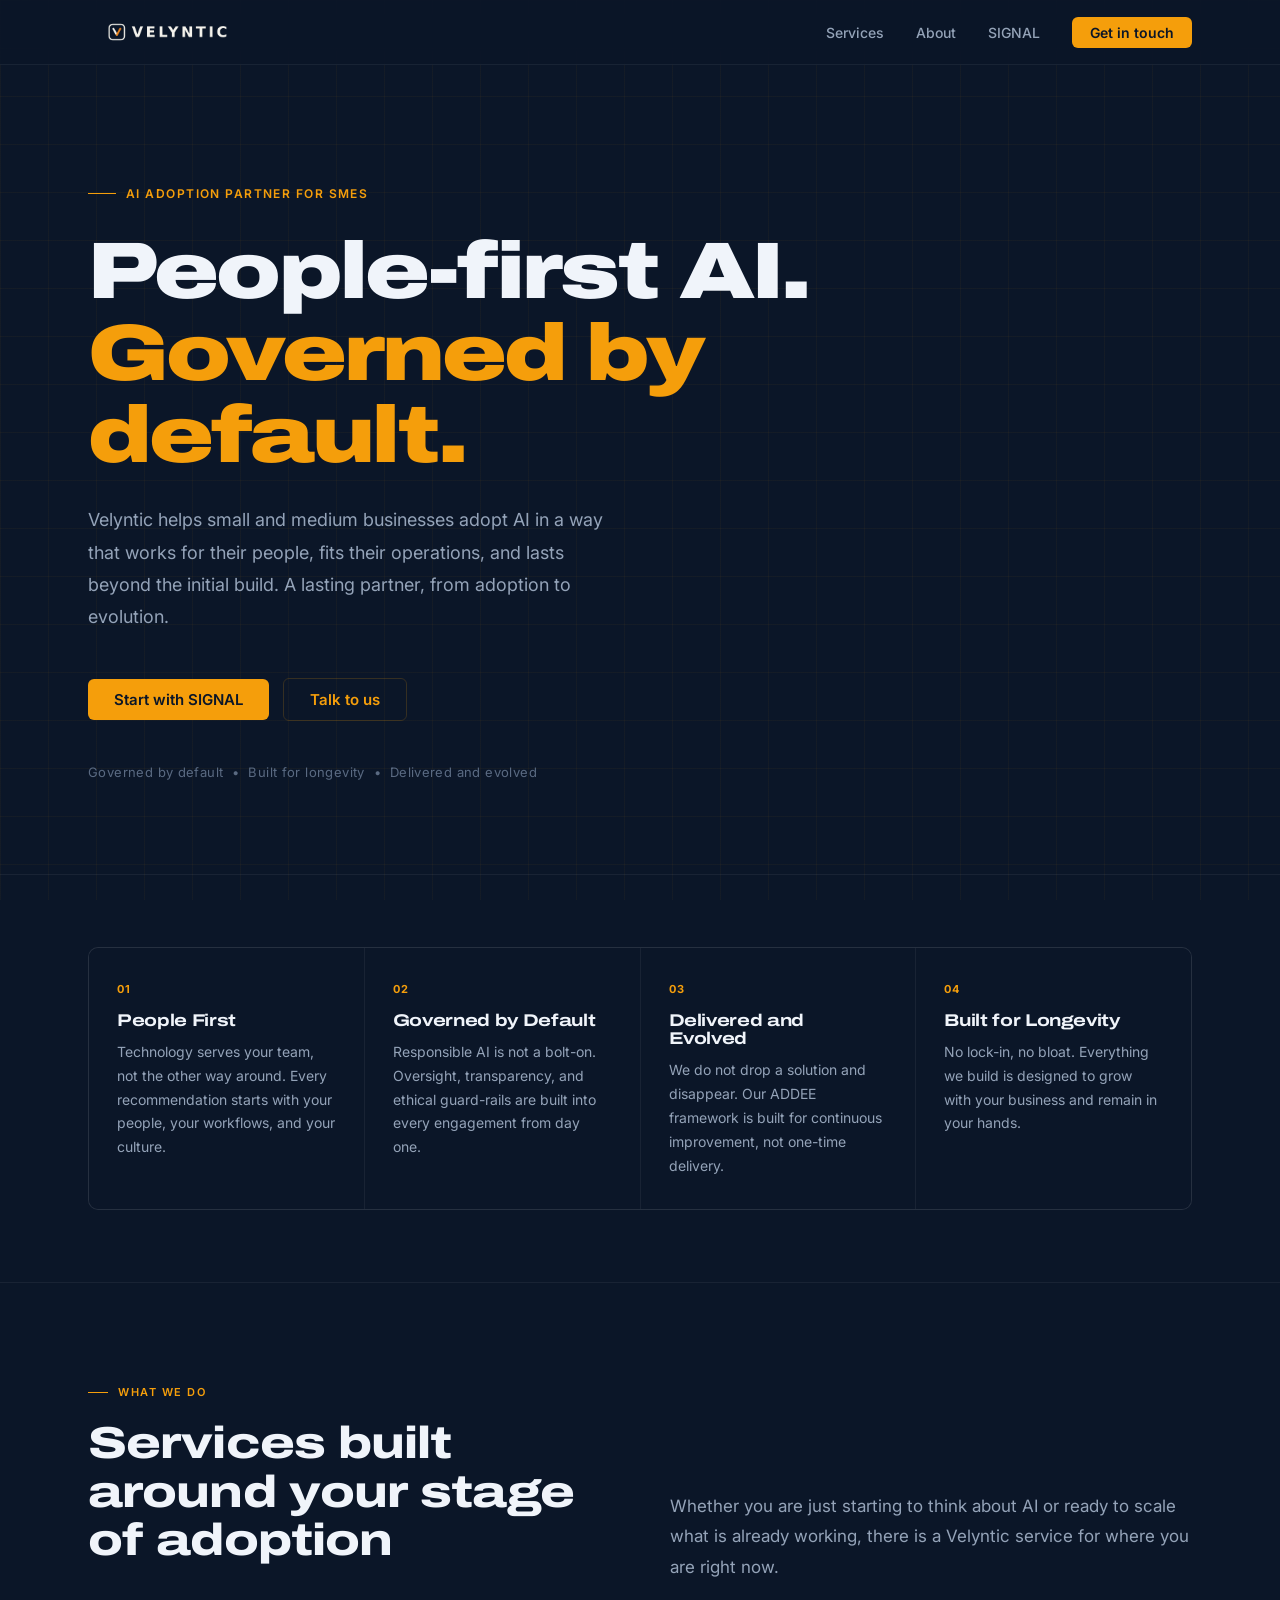
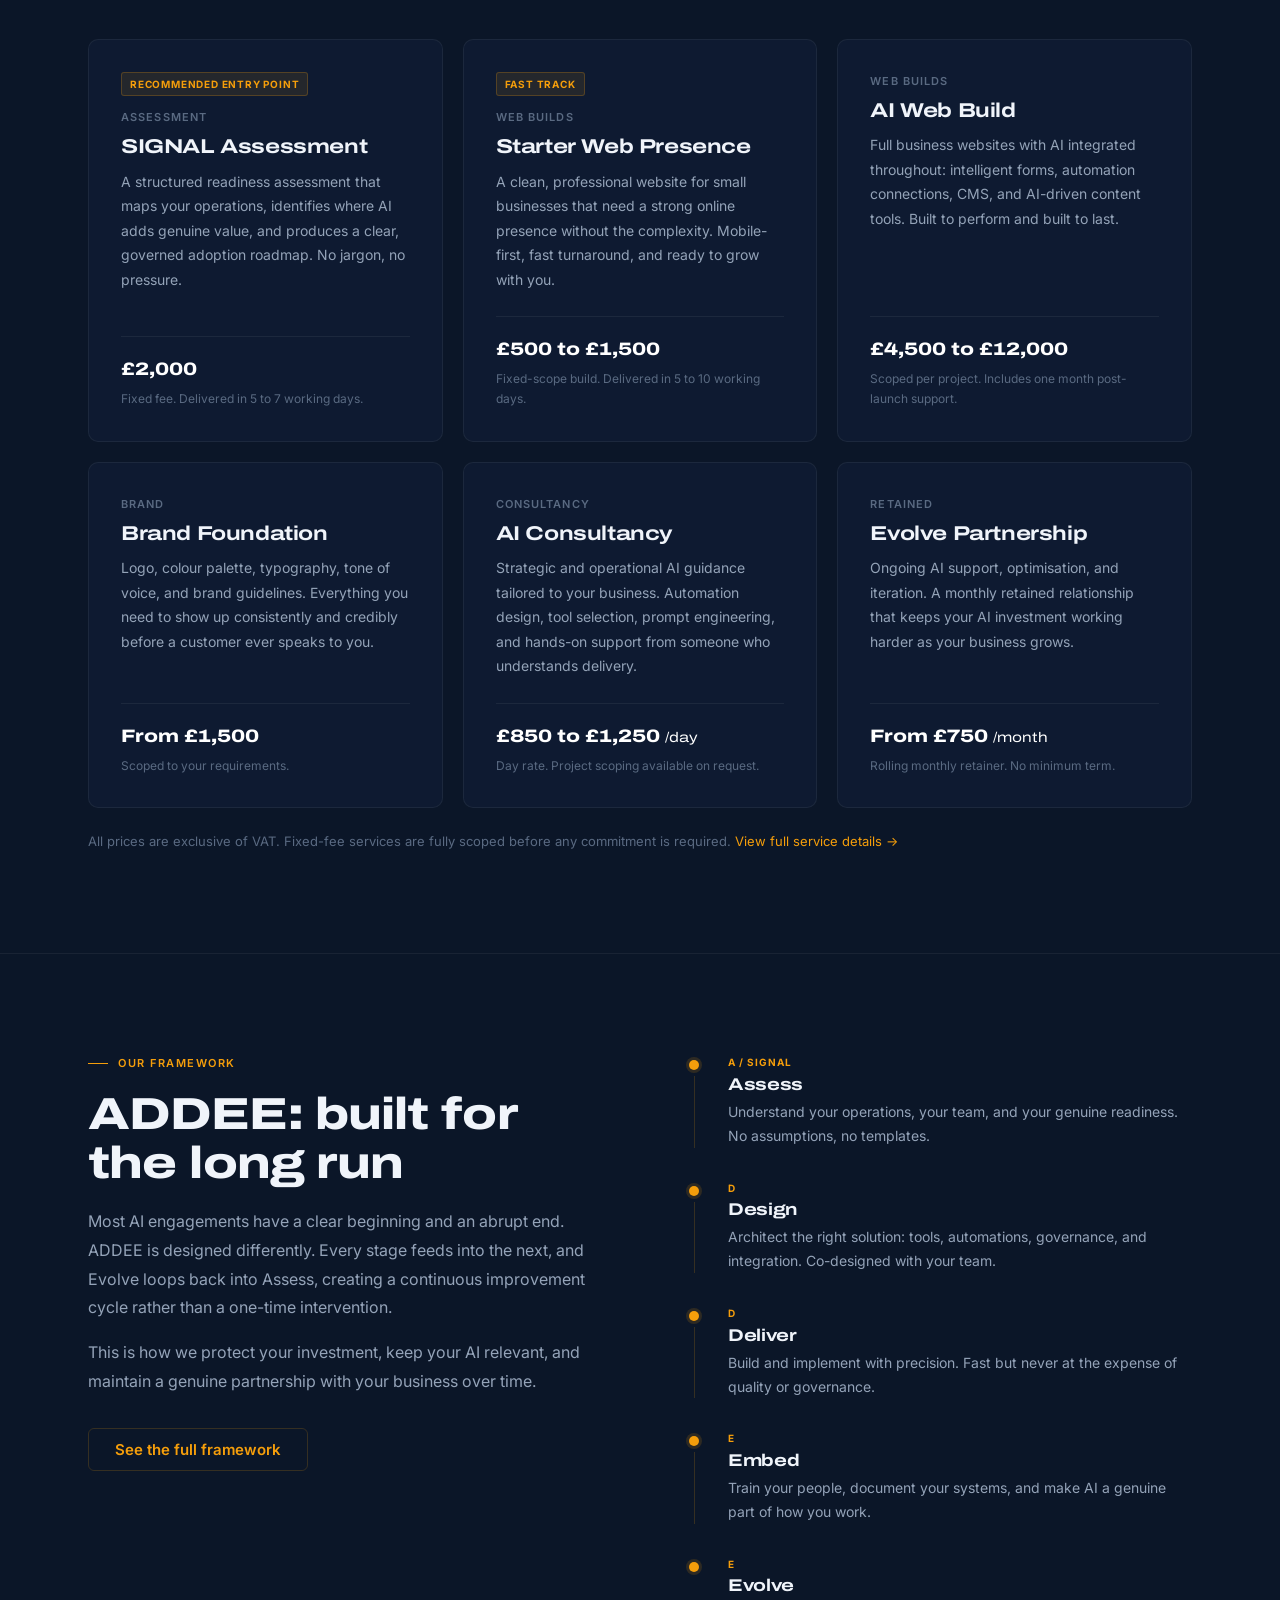
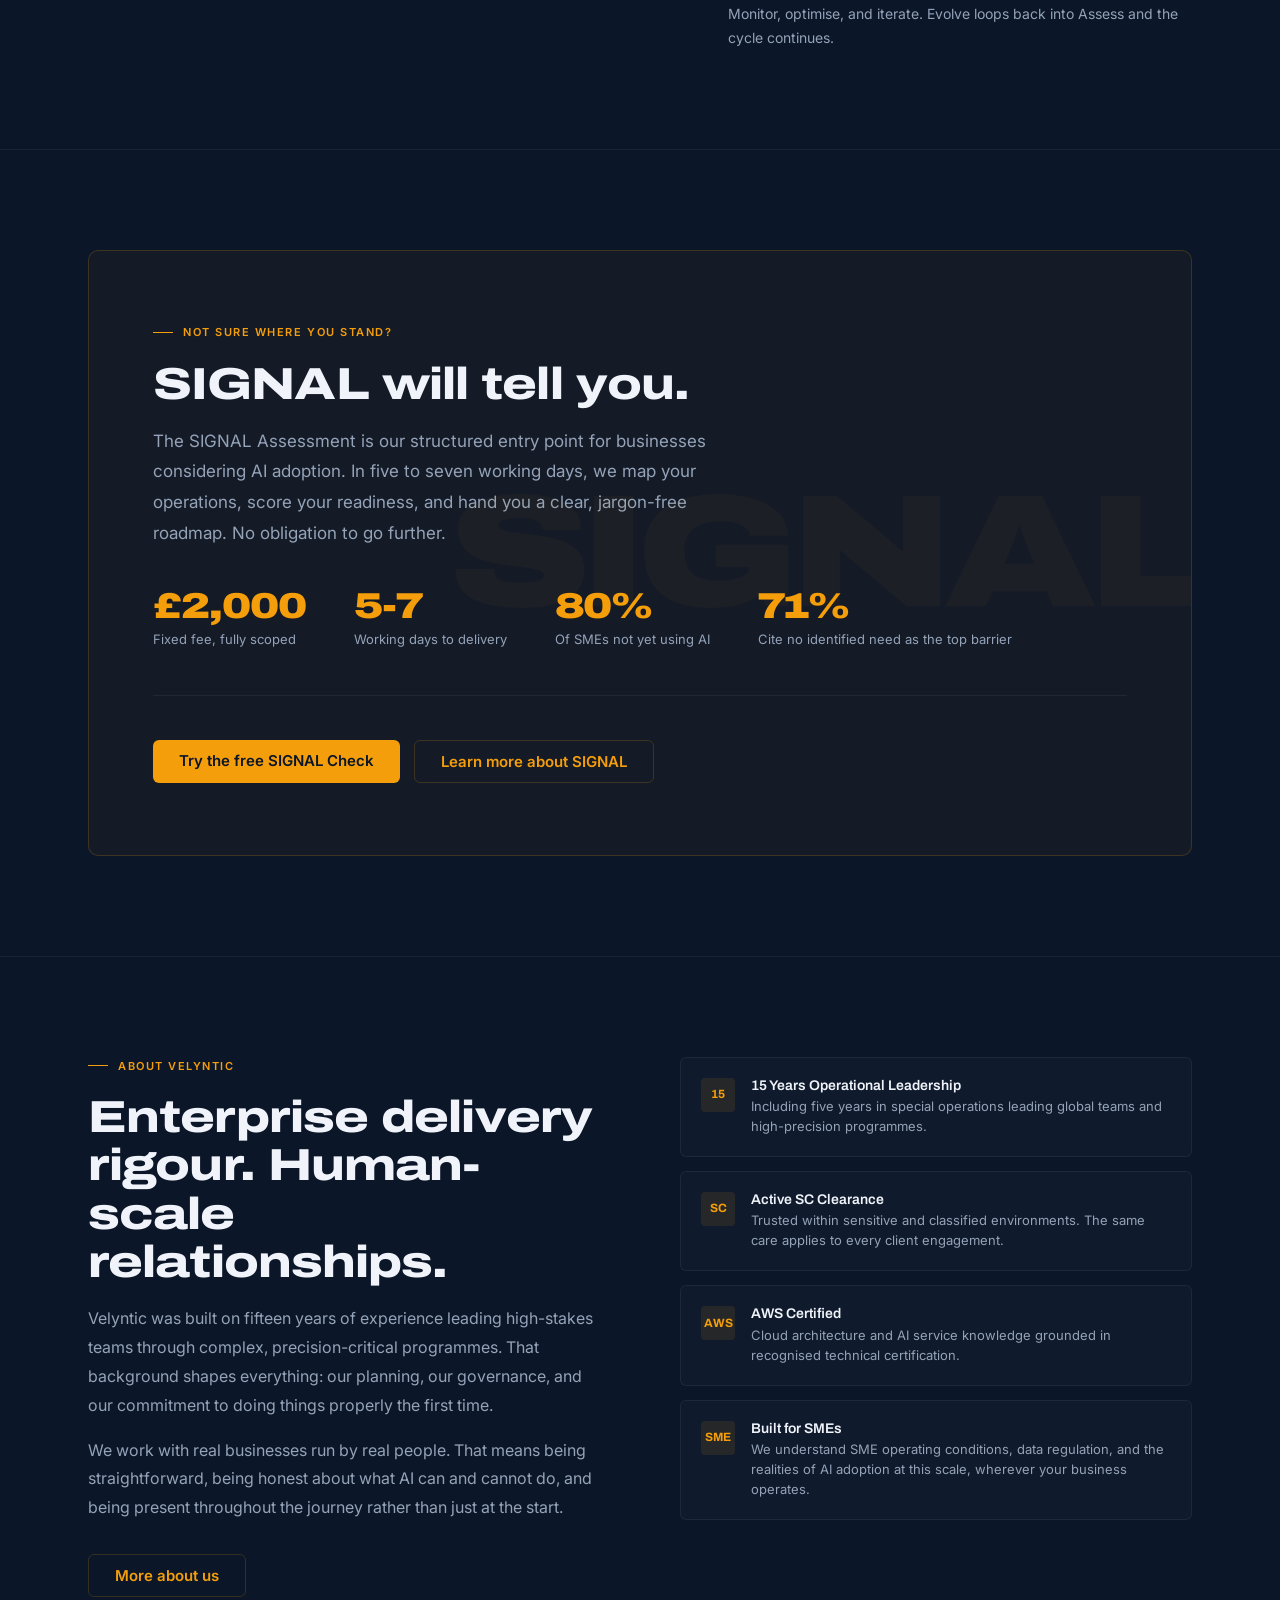
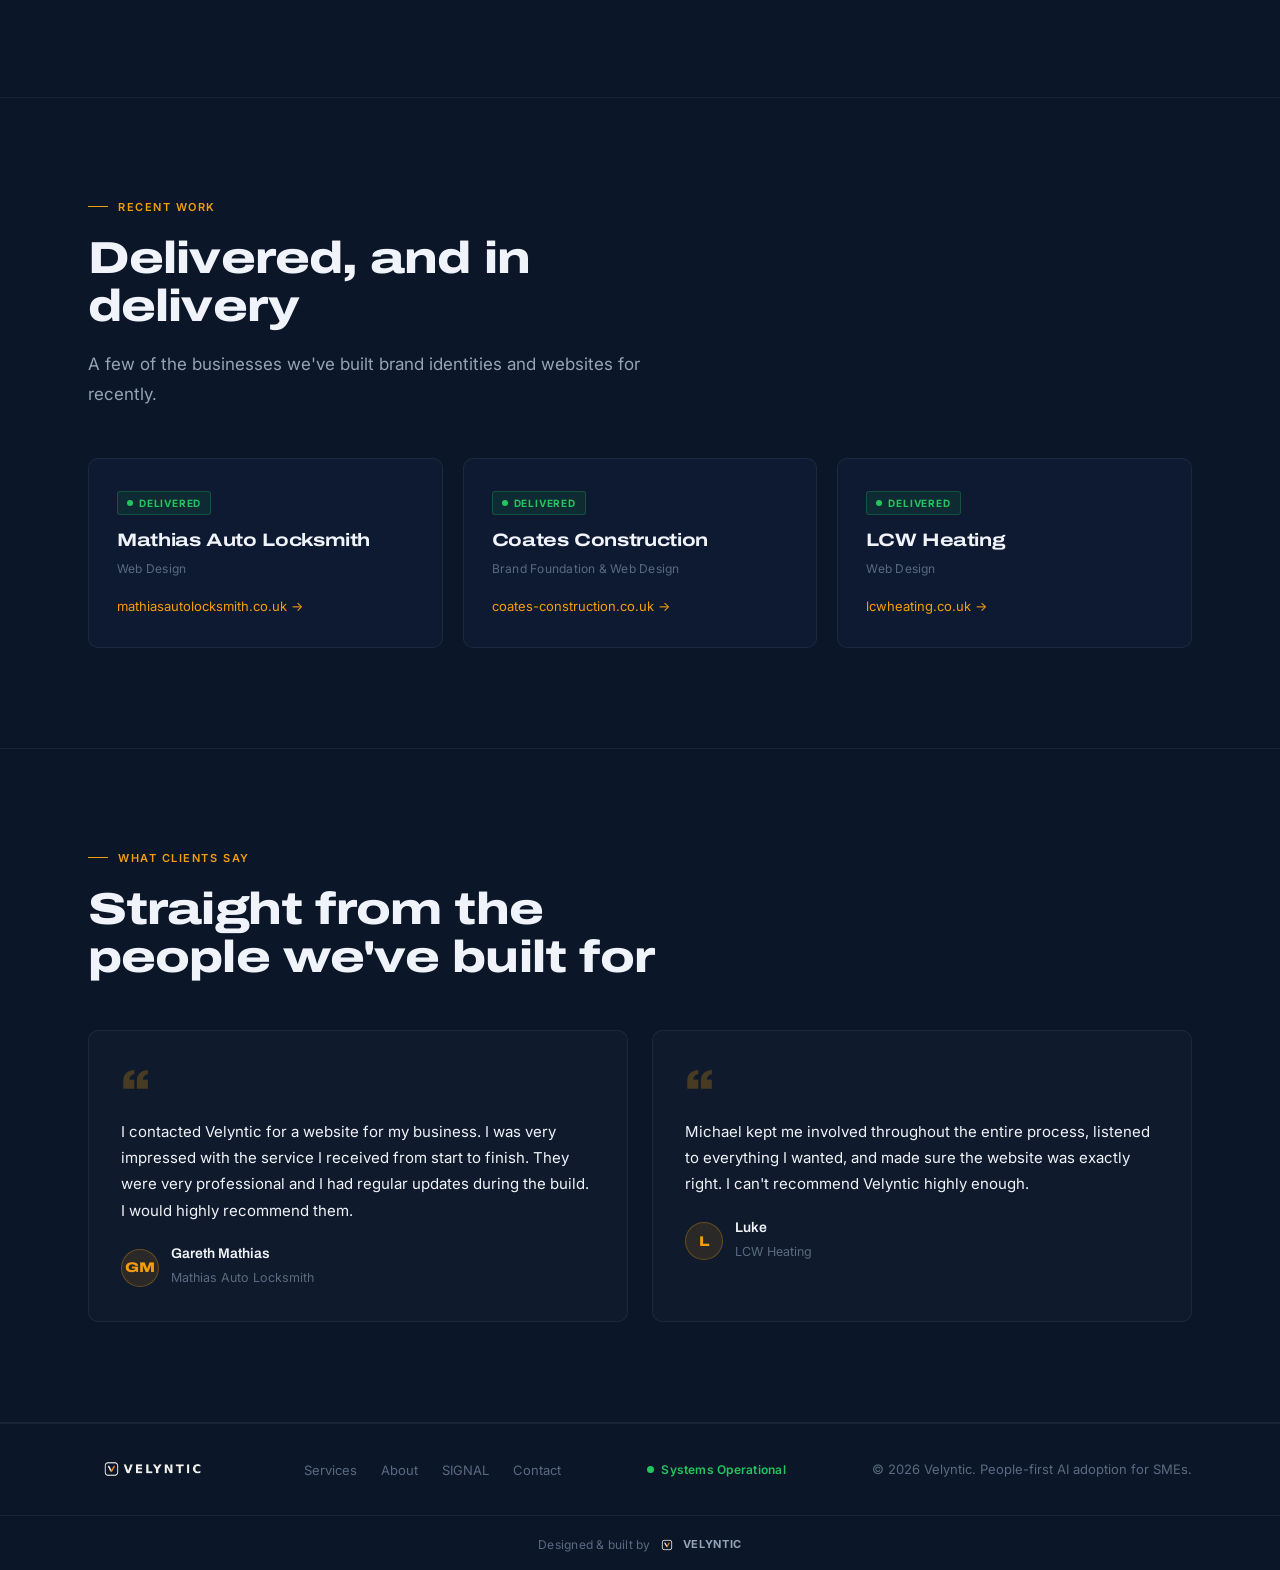
==== index.html @ d0534a67 "Add files via upload" ====
<!DOCTYPE html>
<html lang="en-GB">
<head>
  <meta charset="UTF-8">
  <meta name="viewport" content="width=device-width, initial-scale=1.0">
  <title>Velyntic | People-First AI Adoption for SMEs</title>
  <meta name="description" content="Velyntic helps small and medium businesses adopt AI in a way that works for their people, fits their operations, and lasts. A lasting partner, from adoption to evolution.">
  <link rel="icon" type="image/png" href="assets/velyntic-favicon.png">
  <link rel="preconnect" href="https://fonts.googleapis.com">
  <link rel="preconnect" href="https://fonts.gstatic.com" crossorigin>
  <link href="https://fonts.googleapis.com/css2?family=Archivo:wdth,wght@75,400;100,700;100,800;100,900&family=Inter:wght@300;400;500;600&display=swap" rel="stylesheet">
  <link rel="stylesheet" href="css/styles.css">
  <style>
    /* HOME-SPECIFIC STYLES */
    #hero { padding: 110px 0 90px; }
    .hero-eyebrow { display: inline-flex; align-items: center; gap: 10px; font-size: 12px; font-weight: 600; letter-spacing: 0.12em; text-transform: uppercase; color: var(--amber); margin-bottom: 28px; }
    .hero-eyebrow::before { content: ''; width: 28px; height: 1px; background: var(--amber); }
    .hero-h1 { font-size: clamp(44px, 6.5vw, 80px); font-weight: 900; font-stretch: expanded; letter-spacing: -0.035em; line-height: 1.02; max-width: 820px; margin-bottom: 28px; }
    .hero-sub { font-size: 18px; color: var(--text-muted); max-width: 540px; line-height: 1.8; margin-bottom: 44px; }
    .hero-actions { display: flex; gap: 14px; flex-wrap: wrap; align-items: center; margin-bottom: 40px; }
    .hero-tagline { font-size: 13px; color: var(--text-dim); letter-spacing: 0.03em; }

    #pillars { padding: 72px 0; border-top: 1px solid var(--border-subtle); border-bottom: 1px solid var(--border-subtle); }

    #services { padding: 100px 0; border-bottom: 1px solid var(--border-subtle); }
    .services-header { display: grid; grid-template-columns: 1fr 1fr; gap: 60px; align-items: end; margin-bottom: 56px; }
    .services-grid { display: grid; grid-template-columns: repeat(3,1fr); gap: 20px; }
    .services-footnote { margin-top: 22px; font-size: 13px; color: var(--text-dim); }

    #addee-preview { padding: 100px 0; border-bottom: 1px solid var(--border-subtle); }
    .addee-layout { display: grid; grid-template-columns: 1fr 1fr; gap: 80px; align-items: start; }
    .addee-intro p { color: var(--text-muted); font-size: 16px; line-height: 1.8; margin-top: 20px; }
    .addee-intro p + p { margin-top: 16px; }
    .addee-intro .btn { margin-top: 32px; }

    #signal-cta { padding: 100px 0; border-bottom: 1px solid var(--border-subtle); }

    #about-preview { padding: 100px 0; border-bottom: 1px solid var(--border-subtle); }
    .about-layout { display: grid; grid-template-columns: 1fr 1fr; gap: 80px; align-items: start; }
    .about-text p { font-size: 16px; color: var(--text-muted); line-height: 1.8; }
    .about-text p + p { margin-top: 16px; }
    .about-text .btn { margin-top: 32px; }

    #work { padding: 100px 0; border-bottom: 1px solid var(--border-subtle); }
    .work-header { max-width: 640px; margin-bottom: 48px; }
    .work-grid { display: grid; grid-template-columns: repeat(3,1fr); gap: 20px; }
    .work-card {
      border: 1px solid var(--border-subtle); border-radius: var(--radius-lg); padding: 28px;
      background: var(--navy-card); transition: border-color 0.2s, background 0.2s; position: relative; overflow: hidden;
    }
    .work-card:hover { border-color: var(--border-amber); background: rgba(17,31,56,0.9); }
    .work-status {
      display: inline-flex; align-items: center; gap: 6px; font-size: 10px; font-weight: 700;
      letter-spacing: 0.08em; text-transform: uppercase; color: var(--green);
      background: rgba(34,197,94,0.1); border: 1px solid rgba(34,197,94,0.25);
      padding: 3px 9px; border-radius: 3px; margin-bottom: 16px;
    }
    .work-status::before { content: ''; width: 6px; height: 6px; border-radius: 50%; background: var(--green); }
    .work-card h3 { font-size: 18px; font-weight: 700; font-stretch: expanded; margin-bottom: 8px; }
    .work-card .work-scope { font-size: 12px; color: var(--text-dim); letter-spacing: 0.02em; margin-bottom: 14px; }
    .work-card a.work-link { font-size: 13px; color: var(--amber); text-decoration: none; display: inline-flex; align-items: center; gap: 6px; }
    .work-card a.work-link:hover { text-decoration: underline; }

    #testimonials { padding: 100px 0; border-bottom: 1px solid var(--border-subtle); }
    .testimonial-header { max-width: 640px; margin-bottom: 48px; }
    .testimonial-grid { display: grid; grid-template-columns: 1fr 1fr; gap: 24px; }
    .testimonial-card {
      border: 1px solid var(--border-subtle); border-radius: var(--radius-lg); padding: 32px;
      background: rgba(255,255,255,0.02); position: relative;
    }
    .testimonial-quote-mark {
      font-family: 'Archivo', sans-serif; font-weight: 900; font-stretch: expanded;
      font-size: 48px; color: rgba(245,158,11,0.25); line-height: 1; margin-bottom: 8px;
    }
    .testimonial-card p.t-body { font-size: 15px; color: var(--text-primary); line-height: 1.75; margin-bottom: 22px; }
    .testimonial-attrib { display: flex; align-items: center; gap: 12px; }
    .testimonial-avatar {
      width: 38px; height: 38px; border-radius: 50%; background: rgba(245,158,11,0.12);
      border: 1px solid rgba(245,158,11,0.3); display: flex; align-items: center; justify-content: center;
      font-family: 'Archivo', sans-serif; font-weight: 800; font-stretch: expanded; font-size: 14px; color: var(--amber); flex-shrink: 0;
    }
    .testimonial-attrib h4 { font-size: 14px; font-weight: 600; font-stretch: normal; letter-spacing: 0; margin-bottom: 2px; }
    .testimonial-attrib span { font-size: 12.5px; color: var(--text-dim); }

    @media (max-width: 1024px) { .services-grid { grid-template-columns: repeat(2,1fr); } .work-grid { grid-template-columns: 1fr; } }
    @media (max-width: 768px) {
      #hero { padding: 80px 0 60px; }
      .services-header { grid-template-columns: 1fr; gap: 0; margin-bottom: 36px; }
      .services-grid { grid-template-columns: 1fr; }
      .addee-layout, .about-layout { grid-template-columns: 1fr; gap: 48px; }
      .testimonial-grid { grid-template-columns: 1fr; }
    }
  </style>
</head>
<body>

<header id="nav">
  <div class="nav-inner">
    <a href="index.html" class="nav-logo">
      <img src="assets/velyntic-logo-lockup.png" alt="Velyntic">
    </a>
    <nav aria-label="Main navigation">
      <ul class="nav-links">
        <li><a href="services.html">Services</a></li>
        <li><a href="about.html">About</a></li>
        <li><a href="signal.html">SIGNAL</a></li>
        <li><a href="contact.html" class="nav-cta">Get in touch</a></li>
      </ul>
    </nav>
    <button class="nav-toggle" id="navToggle" aria-label="Open menu" aria-expanded="false">
      <span></span><span></span><span></span>
    </button>
  </div>
</header>
<nav class="nav-drawer" id="navDrawer" aria-label="Mobile navigation">
  <a href="services.html">Services</a>
  <a href="about.html">About</a>
  <a href="signal.html">SIGNAL</a>
  <a href="contact.html">Get in touch</a>
</nav>

<main>

  <!-- HERO -->
  <section id="hero">
    <div class="container">
      <div class="hero-eyebrow">AI Adoption Partner for SMEs</div>
      <h1 class="hero-h1">People-first AI.<br><em>Governed by default.</em></h1>
      <p class="hero-sub">Velyntic helps small and medium businesses adopt AI in a way that works for their people, fits their operations, and lasts beyond the initial build. A lasting partner, from adoption to evolution.</p>
      <div class="hero-actions">
        <a href="signal.html" class="btn btn-amber">Start with SIGNAL</a>
        <a href="contact.html" class="btn btn-outline">Talk to us</a>
      </div>
      <p class="hero-tagline">Governed by default &nbsp;&bull;&nbsp; Built for longevity &nbsp;&bull;&nbsp; Delivered and evolved</p>
    </div>
  </section>

  <!-- PILLARS -->
  <section id="pillars">
    <div class="container">
      <div class="pillars-grid">
        <div class="pillar">
          <div class="pillar-num">01</div>
          <h3>People First</h3>
          <p>Technology serves your team, not the other way around. Every recommendation starts with your people, your workflows, and your culture.</p>
        </div>
        <div class="pillar">
          <div class="pillar-num">02</div>
          <h3>Governed by Default</h3>
          <p>Responsible AI is not a bolt-on. Oversight, transparency, and ethical guard-rails are built into every engagement from day one.</p>
        </div>
        <div class="pillar">
          <div class="pillar-num">03</div>
          <h3>Delivered and Evolved</h3>
          <p>We do not drop a solution and disappear. Our ADDEE framework is built for continuous improvement, not one-time delivery.</p>
        </div>
        <div class="pillar">
          <div class="pillar-num">04</div>
          <h3>Built for Longevity</h3>
          <p>No lock-in, no bloat. Everything we build is designed to grow with your business and remain in your hands.</p>
        </div>
      </div>
    </div>
  </section>

  <!-- SERVICES -->
  <section id="services">
    <div class="container">
      <div class="services-header">
        <div>
          <div class="section-label">What we do</div>
          <h2 class="section-title">Services built around your stage of adoption</h2>
        </div>
        <p class="section-body">Whether you are just starting to think about AI or ready to scale what is already working, there is a Velyntic service for where you are right now.</p>
      </div>
      <div class="services-grid">
        <div class="svc-card">
          <div class="svc-badge">Recommended entry point</div>
          <div class="svc-type">Assessment</div>
          <h3>SIGNAL Assessment</h3>
          <p>A structured readiness assessment that maps your operations, identifies where AI adds genuine value, and produces a clear, governed adoption roadmap. No jargon, no pressure.</p>
          <div class="svc-price">
            <div class="svc-price-value">£2,000</div>
            <div class="svc-price-note">Fixed fee. Delivered in 5 to 7 working days.</div>
          </div>
        </div>
        <div class="svc-card">
          <div class="svc-badge">Fast track</div>
          <div class="svc-type">Web Builds</div>
          <h3>Starter Web Presence</h3>
          <p>A clean, professional website for small businesses that need a strong online presence without the complexity. Mobile-first, fast turnaround, and ready to grow with you.</p>
          <div class="svc-price">
            <div class="svc-price-value">£500 to £1,500</div>
            <div class="svc-price-note">Fixed-scope build. Delivered in 5 to 10 working days.</div>
          </div>
        </div>
        <div class="svc-card">
          <div class="svc-type">Web Builds</div>
          <h3>AI Web Build</h3>
          <p>Full business websites with AI integrated throughout: intelligent forms, automation connections, CMS, and AI-driven content tools. Built to perform and built to last.</p>
          <div class="svc-price">
            <div class="svc-price-value">£4,500 to £12,000</div>
            <div class="svc-price-note">Scoped per project. Includes one month post-launch support.</div>
          </div>
        </div>
        <div class="svc-card">
          <div class="svc-type">Brand</div>
          <h3>Brand Foundation</h3>
          <p>Logo, colour palette, typography, tone of voice, and brand guidelines. Everything you need to show up consistently and credibly before a customer ever speaks to you.</p>
          <div class="svc-price">
            <div class="svc-price-value">From £1,500</div>
            <div class="svc-price-note">Scoped to your requirements.</div>
          </div>
        </div>
        <div class="svc-card">
          <div class="svc-type">Consultancy</div>
          <h3>AI Consultancy</h3>
          <p>Strategic and operational AI guidance tailored to your business. Automation design, tool selection, prompt engineering, and hands-on support from someone who understands delivery.</p>
          <div class="svc-price">
            <div class="svc-price-value">£850 to £1,250 <span style="font-weight:400;font-size:14px">/day</span></div>
            <div class="svc-price-note">Day rate. Project scoping available on request.</div>
          </div>
        </div>
        <div class="svc-card">
          <div class="svc-type">Retained</div>
          <h3>Evolve Partnership</h3>
          <p>Ongoing AI support, optimisation, and iteration. A monthly retained relationship that keeps your AI investment working harder as your business grows.</p>
          <div class="svc-price">
            <div class="svc-price-value">From £750 <span style="font-weight:400;font-size:14px">/month</span></div>
            <div class="svc-price-note">Rolling monthly retainer. No minimum term.</div>
          </div>
        </div>
      </div>
      <p class="services-footnote">All prices are exclusive of VAT. Fixed-fee services are fully scoped before any commitment is required. <a href="services.html" style="color:var(--amber);text-decoration:none;">View full service details &rarr;</a></p>
    </div>
  </section>

  <!-- ADDEE PREVIEW -->
  <section id="addee-preview">
    <div class="container">
      <div class="addee-layout">
        <div class="addee-intro">
          <div class="section-label">Our framework</div>
          <h2 class="section-title">ADDEE: built for the long run</h2>
          <p>Most AI engagements have a clear beginning and an abrupt end. ADDEE is designed differently. Every stage feeds into the next, and Evolve loops back into Assess, creating a continuous improvement cycle rather than a one-time intervention.</p>
          <p>This is how we protect your investment, keep your AI relevant, and maintain a genuine partnership with your business over time.</p>
          <a href="about.html#addee" class="btn btn-outline">See the full framework</a>
        </div>
        <div class="addee-stages">
          <div class="stage-row">
            <div class="stage-line-col"><div class="stage-node"></div><div class="stage-connector"></div></div>
            <div class="stage-body">
              <div class="stage-letter">A / SIGNAL</div>
              <h4>Assess</h4>
              <p>Understand your operations, your team, and your genuine readiness. No assumptions, no templates.</p>
            </div>
          </div>
          <div class="stage-row">
            <div class="stage-line-col"><div class="stage-node"></div><div class="stage-connector"></div></div>
            <div class="stage-body">
              <div class="stage-letter">D</div>
              <h4>Design</h4>
              <p>Architect the right solution: tools, automations, governance, and integration. Co-designed with your team.</p>
            </div>
          </div>
          <div class="stage-row">
            <div class="stage-line-col"><div class="stage-node"></div><div class="stage-connector"></div></div>
            <div class="stage-body">
              <div class="stage-letter">D</div>
              <h4>Deliver</h4>
              <p>Build and implement with precision. Fast but never at the expense of quality or governance.</p>
            </div>
          </div>
          <div class="stage-row">
            <div class="stage-line-col"><div class="stage-node"></div><div class="stage-connector"></div></div>
            <div class="stage-body">
              <div class="stage-letter">E</div>
              <h4>Embed</h4>
              <p>Train your people, document your systems, and make AI a genuine part of how you work.</p>
            </div>
          </div>
          <div class="stage-row">
            <div class="stage-line-col"><div class="stage-node"></div><div class="stage-connector"></div></div>
            <div class="stage-body">
              <div class="stage-letter">E</div>
              <h4>Evolve</h4>
              <p>Monitor, optimise, and iterate. Evolve loops back into Assess and the cycle continues.</p>
            </div>
          </div>
        </div>
      </div>
    </div>
  </section>

  <!-- SIGNAL CTA -->
  <section id="signal-cta">
    <div class="container">
      <div class="signal-box">
        <div class="section-label">Not sure where you stand?</div>
        <h2 class="section-title">SIGNAL will tell you.</h2>
        <p class="section-body" style="margin-bottom:40px;">The SIGNAL Assessment is our structured entry point for businesses considering AI adoption. In five to seven working days, we map your operations, score your readiness, and hand you a clear, jargon-free roadmap. No obligation to go further.</p>
        <div class="signal-stats">
          <div><div class="stat-val">£2,000</div><div class="stat-lbl">Fixed fee, fully scoped</div></div>
          <div><div class="stat-val">5-7</div><div class="stat-lbl">Working days to delivery</div></div>
          <div><div class="stat-val">80%</div><div class="stat-lbl">Of SMEs not yet using AI</div></div>
          <div><div class="stat-val">71%</div><div class="stat-lbl">Cite no identified need as the top barrier</div></div>
        </div>
        <div style="display:flex;gap:14px;flex-wrap:wrap;">
          <a href="signal.html#signal-check" class="btn btn-amber">Try the free SIGNAL Check</a>
          <a href="signal.html" class="btn btn-outline">Learn more about SIGNAL</a>
        </div>
      </div>
    </div>
  </section>

  <!-- ABOUT PREVIEW -->
  <section id="about-preview">
    <div class="container">
      <div class="about-layout">
        <div class="about-text">
          <div class="section-label">About Velyntic</div>
          <h2 class="section-title">Enterprise delivery rigour. Human-scale relationships.</h2>
          <p>Velyntic was built on fifteen years of experience leading high-stakes teams through complex, precision-critical programmes. That background shapes everything: our planning, our governance, and our commitment to doing things properly the first time.</p>
          <p>We work with real businesses run by real people. That means being straightforward, being honest about what AI can and cannot do, and being present throughout the journey rather than just at the start.</p>
          <a href="about.html" class="btn btn-outline">More about us</a>
        </div>
        <div class="credentials">
          <div class="credential">
            <div class="cred-icon">15</div>
            <div><h4>15 Years Operational Leadership</h4><p>Including five years in special operations leading global teams and high-precision programmes.</p></div>
          </div>
          <div class="credential">
            <div class="cred-icon">SC</div>
            <div><h4>Active SC Clearance</h4><p>Trusted within sensitive and classified environments. The same care applies to every client engagement.</p></div>
          </div>
          <div class="credential">
            <div class="cred-icon">AWS</div>
            <div><h4>AWS Certified</h4><p>Cloud architecture and AI service knowledge grounded in recognised technical certification.</p></div>
          </div>
          <div class="credential">
            <div class="cred-icon">SME</div>
            <div><h4>Built for SMEs</h4><p>We understand SME operating conditions, data regulation, and the realities of AI adoption at this scale, wherever your business operates.</p></div>
          </div>
        </div>
      </div>
    </div>
  </section>

  <!-- DELIVERED WORK -->
  <section id="work">
    <div class="container">
      <div class="work-header">
        <div class="section-label">Recent work</div>
        <h2 class="section-title">Delivered, and in delivery</h2>
        <p class="section-body">A few of the businesses we've built brand identities and websites for recently.</p>
      </div>
      <div class="work-grid">
        <div class="work-card">
          <div class="work-status">Delivered</div>
          <h3>Mathias Auto Locksmith</h3>
          <div class="work-scope">Web Design</div>
          <a class="work-link" href="https://mathiasautolocksmith.co.uk" target="_blank" rel="noopener">mathiasautolocksmith.co.uk &rarr;</a>
        </div>
        <div class="work-card">
          <div class="work-status">Delivered</div>
          <h3>Coates Construction</h3>
          <div class="work-scope">Brand Foundation &amp; Web Design</div>
          <a class="work-link" href="https://coates-construction.co.uk" target="_blank" rel="noopener">coates-construction.co.uk &rarr;</a>
        </div>
        <div class="work-card">
          <div class="work-status">Delivered</div>
          <h3>LCW Heating</h3>
          <div class="work-scope">Web Design</div>
          <a class="work-link" href="https://lcwheating.co.uk" target="_blank" rel="noopener">lcwheating.co.uk &rarr;</a>
        </div>
      </div>
    </div>
  </section>

  <!-- TESTIMONIALS -->
  <section id="testimonials">
    <div class="container">
      <div class="testimonial-header">
        <div class="section-label">What clients say</div>
        <h2 class="section-title">Straight from the people we've built for</h2>
      </div>
      <div class="testimonial-grid">
        <div class="testimonial-card">
          <div class="testimonial-quote-mark">&ldquo;</div>
          <p class="t-body">I contacted Velyntic for a website for my business. I was very impressed with the service I received from start to finish. They were very professional and I had regular updates during the build. I would highly recommend them.</p>
          <div class="testimonial-attrib">
            <div class="testimonial-avatar">GM</div>
            <div><h4>Gareth Mathias</h4><span>Mathias Auto Locksmith</span></div>
          </div>
        </div>
        <div class="testimonial-card">
          <div class="testimonial-quote-mark">&ldquo;</div>
          <p class="t-body">Michael kept me involved throughout the entire process, listened to everything I wanted, and made sure the website was exactly right. I can't recommend Velyntic highly enough.</p>
          <div class="testimonial-attrib">
            <div class="testimonial-avatar">L</div>
            <div><h4>Luke</h4><span>LCW Heating</span></div>
          </div>
        </div>
      </div>
    </div>
  </section>

</main>

<footer>
  <div class="footer-main">
    <a href="index.html" class="footer-logo"><img src="assets/velyntic-logo-lockup.png" alt="Velyntic"></a>
    <ul class="footer-links">
      <li><a href="services.html">Services</a></li>
      <li><a href="about.html">About</a></li>
      <li><a href="signal.html">SIGNAL</a></li>
      <li><a href="contact.html">Contact</a></li>
    </ul>
    <span class="footer-status"><span class="fs-dot"></span>Systems Operational</span>
    <p class="footer-copy">&copy; 2026 Velyntic. People-first AI adoption for SMEs.</p>
  </div>
  <div class="footer-credit">
    <div class="footer-credit-inner">
      Designed &amp; built by
      <img src="assets/velyntic-mark.png" alt="Velyntic mark">
      <strong>VELYNTIC</strong>
    </div>
  </div>
</footer>

<script src="js/main.js"></script>
</body>
</html>
---- css/styles.css ----
/* ============================================================
   VELYNTIC — Shared Stylesheet
   ============================================================ */

/* TOKENS */
:root {
  --navy:          #0B1628;
  --navy-raised:   #111f38;
  --navy-card:     rgba(17,31,56,0.6);
  --amber:         #F59E0B;
  --amber-pale:    #FCD34D;
  --white:         #FFFFFF;
  --text-primary:  #F0F4FA;
  --text-muted:    #94A3B8;
  --text-dim:      #5A6A82;
  --border-amber:  rgba(245,158,11,0.18);
  --border-subtle: rgba(255,255,255,0.06);
  --grid-line:     rgba(245,158,11,0.045);
  --green:         #22C55E;
  --border-green:  rgba(34,197,94,0.25);
  --radius:        6px;
  --radius-lg:     10px;
}

/* RESET */
*, *::before, *::after { box-sizing: border-box; margin: 0; padding: 0; }
html { scroll-behavior: smooth; font-size: 16px; }

body {
  font-family: 'Inter', system-ui, sans-serif;
  background: var(--navy);
  color: var(--text-primary);
  line-height: 1.65;
  overflow-x: hidden;
  -webkit-font-smoothing: antialiased;
}

/* Grid background */
body::before {
  content: '';
  position: fixed;
  inset: 0;
  background-image:
    linear-gradient(var(--grid-line) 1px, transparent 1px),
    linear-gradient(90deg, var(--grid-line) 1px, transparent 1px);
  background-size: 48px 48px;
  pointer-events: none;
  z-index: 0;
}

/* TYPOGRAPHY */
h1, h2, h3, h4 {
  font-family: 'Archivo', sans-serif;
  font-weight: 800;
  font-stretch: expanded;
  line-height: 1.08;
  letter-spacing: -0.02em;
}
p { line-height: 1.75; }
em { font-style: normal; color: var(--amber); }
a { color: inherit; }

/* LAYOUT */
.container { max-width: 1160px; margin: 0 auto; padding: 0 28px; position: relative; z-index: 1; }
section { position: relative; z-index: 1; }
.sep { height: 1px; background: linear-gradient(90deg, transparent, rgba(245,158,11,0.2), transparent); position: relative; z-index: 1; }

/* UTILITIES */
.section-label {
  font-size: 11px; font-weight: 600; letter-spacing: 0.14em;
  text-transform: uppercase; color: var(--amber);
  margin-bottom: 18px; display: flex; align-items: center; gap: 10px;
}
.section-label::before {
  content: ''; display: inline-block; width: 20px;
  height: 1px; background: var(--amber); flex-shrink: 0;
}
.section-title {
  font-size: clamp(28px, 3.5vw, 46px);
  font-weight: 800; font-stretch: expanded;
  margin-bottom: 18px; max-width: 680px;
}
.section-body {
  font-size: 17px; color: var(--text-muted);
  line-height: 1.8; max-width: 580px;
}

/* BUTTONS */
.btn {
  display: inline-block; padding: 13px 26px;
  border-radius: var(--radius); font-weight: 600;
  font-size: 15px; text-decoration: none;
  transition: all 0.18s; line-height: 1;
  cursor: pointer; border: none;
  font-family: 'Inter', sans-serif;
}
.btn-amber { background: var(--amber); color: var(--navy); }
.btn-amber:hover { background: var(--amber-pale); transform: translateY(-1px); }
.btn-outline { border: 1px solid var(--border-amber); color: var(--amber); background: transparent; }
.btn-outline:hover { border-color: var(--amber); background: rgba(245,158,11,0.06); }

/* ============================================================
   NAVIGATION
   ============================================================ */
#nav {
  position: sticky; top: 0; z-index: 200;
  background: rgba(11,22,40,0.92);
  backdrop-filter: blur(16px);
  -webkit-backdrop-filter: blur(16px);
  border-bottom: 1px solid var(--border-subtle);
}
.nav-inner {
  max-width: 1160px; margin: 0 auto; padding: 0 28px;
  height: 64px; display: flex; align-items: center; justify-content: space-between;
}
.nav-logo { text-decoration: none; display: flex; align-items: center; }
.nav-logo img { height: 32px; width: auto; display: block; }
.nav-links { display: flex; align-items: center; gap: 32px; list-style: none; }
.nav-links a {
  font-size: 14px; font-weight: 500; color: var(--text-muted);
  text-decoration: none; transition: color 0.18s;
}
.nav-links a:hover, .nav-links a.active { color: var(--text-primary); }
.nav-links .nav-cta {
  background: var(--amber); color: var(--navy);
  font-weight: 600; padding: 7px 18px; border-radius: var(--radius);
  transition: background 0.18s;
}
.nav-links .nav-cta:hover { background: var(--amber-pale); color: var(--navy); }
.nav-toggle {
  display: none; flex-direction: column; gap: 5px;
  cursor: pointer; padding: 6px; background: none; border: none;
}
.nav-toggle span { display: block; width: 22px; height: 2px; background: var(--text-muted); border-radius: 2px; }
.nav-drawer {
  display: none; position: fixed; inset: 64px 0 0;
  background: rgba(11,22,40,0.97); backdrop-filter: blur(16px);
  z-index: 190; padding: 32px 28px; flex-direction: column; gap: 4px;
}
.nav-drawer.open { display: flex; }
.nav-drawer a {
  font-size: 18px; font-weight: 600; color: var(--text-muted);
  text-decoration: none; padding: 14px 0;
  border-bottom: 1px solid var(--border-subtle); transition: color 0.18s;
}
.nav-drawer a:hover { color: var(--amber); }

/* ============================================================
   PAGE HERO (used on inner pages)
   ============================================================ */
.page-hero { padding: 80px 0 72px; border-bottom: 1px solid var(--border-subtle); }
.page-hero .section-label { margin-bottom: 20px; }
.page-hero h1 { font-size: clamp(36px, 5vw, 60px); max-width: 780px; margin-bottom: 20px; }
.page-hero p { font-size: 18px; color: var(--text-muted); max-width: 580px; line-height: 1.8; }

/* ============================================================
   FOOTER
   ============================================================ */
footer { border-top: 1px solid var(--border-subtle); position: relative; z-index: 1; }
.footer-main {
  max-width: 1160px; margin: 0 auto; padding: 32px 28px;
  display: flex; justify-content: space-between; align-items: center;
  flex-wrap: wrap; gap: 20px;
}
.footer-logo { text-decoration: none; display: flex; align-items: center; }
.footer-logo img { height: 26px; width: auto; display: block; }
.footer-links { display: flex; gap: 24px; list-style: none; flex-wrap: wrap; }
.footer-links a { font-size: 13px; color: var(--text-dim); text-decoration: none; transition: color 0.18s; }
.footer-links a:hover { color: var(--text-muted); }
.footer-copy { font-size: 13px; color: var(--text-dim); }
.footer-status {
  display: inline-flex; align-items: center; gap: 7px; font-size: 12px; font-weight: 600;
  color: var(--green); letter-spacing: 0.02em;
}
.footer-status .fs-dot {
  width: 7px; height: 7px; border-radius: 50%; background: var(--green); flex-shrink: 0;
  box-shadow: 0 0 0 0 rgba(34,197,94,0.5); animation: fsPulse 2s infinite;
}
@keyframes fsPulse {
  0% { box-shadow: 0 0 0 0 rgba(34,197,94,0.5); }
  70% { box-shadow: 0 0 0 6px rgba(34,197,94,0); }
  100% { box-shadow: 0 0 0 0 rgba(34,197,94,0); }
}
@media (prefers-reduced-motion: reduce) { .footer-status .fs-dot { animation: none; } }
.footer-credit {
  border-top: 1px solid var(--border-subtle);
  padding: 14px 28px; text-align: center;
}
.footer-credit-inner {
  display: inline-flex; align-items: center; gap: 8px;
  font-size: 12px; color: var(--text-dim); letter-spacing: 0.02em;
}
.footer-credit-inner img { height: 16px; width: auto; display: block; }
.footer-credit-inner strong { color: var(--text-muted); letter-spacing: 0.06em; font-size: 11px; }

/* ============================================================
   SERVICE CARDS
   ============================================================ */
.svc-card {
  background: var(--navy-card); border: 1px solid var(--border-subtle);
  border-radius: var(--radius-lg); padding: 32px;
  display: flex; flex-direction: column;
  transition: border-color 0.2s, background 0.2s;
  position: relative; overflow: hidden;
}
.svc-card::after {
  content: ''; position: absolute; top: 0; left: 0; right: 0; height: 2px;
  background: linear-gradient(90deg, var(--amber), rgba(245,158,11,0.2));
  opacity: 0; transition: opacity 0.2s;
}
.svc-card:hover { border-color: var(--border-amber); background: rgba(17,31,56,0.9); }
.svc-card:hover::after { opacity: 1; }
.svc-badge {
  display: inline-flex; background: rgba(245,158,11,0.1);
  border: 1px solid rgba(245,158,11,0.22); color: var(--amber);
  font-size: 10px; font-weight: 700; letter-spacing: 0.08em;
  text-transform: uppercase; padding: 3px 8px; border-radius: 3px;
  margin-bottom: 12px; width: fit-content;
}
.svc-type { font-size: 11px; font-weight: 600; letter-spacing: 0.1em; text-transform: uppercase; color: var(--text-dim); margin-bottom: 10px; }
.svc-card h3 { font-size: 20px; font-weight: 700; font-stretch: expanded; margin-bottom: 12px; }
.svc-card > p { font-size: 14px; color: var(--text-muted); line-height: 1.75; flex: 1; margin-bottom: 24px; }
.svc-price { border-top: 1px solid var(--border-subtle); padding-top: 18px; margin-top: auto; }
.svc-price-value { font-family: 'Archivo', sans-serif; font-weight: 800; font-stretch: expanded; font-size: 18px; color: var(--white); }
.svc-price-note { font-size: 12px; color: var(--text-dim); margin-top: 4px; }

/* ============================================================
   PILLARS
   ============================================================ */
.pillars-grid {
  display: grid; grid-template-columns: repeat(4,1fr);
  gap: 1px; background: var(--border-subtle);
  border: 1px solid var(--border-subtle); border-radius: var(--radius-lg); overflow: hidden;
}
.pillar { background: var(--navy); padding: 32px 28px; transition: background 0.18s; }
.pillar:hover { background: var(--navy-raised); }
.pillar-num { font-size: 11px; font-weight: 700; letter-spacing: 0.1em; color: var(--amber); margin-bottom: 14px; }
.pillar h3 { font-size: 17px; font-weight: 700; font-stretch: expanded; margin-bottom: 10px; }
.pillar p { font-size: 14px; color: var(--text-muted); line-height: 1.7; }

/* ============================================================
   ADDEE STAGES
   ============================================================ */
.addee-stages { display: flex; flex-direction: column; }
.stage-row { display: flex; gap: 20px; padding-bottom: 32px; }
.stage-row:last-child { padding-bottom: 0; }
.stage-line-col { display: flex; flex-direction: column; align-items: center; width: 28px; flex-shrink: 0; }
.stage-node { width: 10px; height: 10px; border-radius: 50%; background: var(--amber); margin-top: 6px; flex-shrink: 0; box-shadow: 0 0 0 3px rgba(245,158,11,0.15); }
.stage-connector { flex: 1; width: 1px; background: rgba(245,158,11,0.18); margin: 6px 0 0; }
.stage-row:last-child .stage-connector { display: none; }
.stage-body { flex: 1; }
.stage-letter { font-size: 10px; font-weight: 700; letter-spacing: 0.1em; color: var(--amber); text-transform: uppercase; margin-bottom: 5px; }
.stage-body h4 { font-size: 17px; font-weight: 700; font-stretch: expanded; margin-bottom: 6px; }
.stage-body p { font-size: 14px; color: var(--text-muted); line-height: 1.7; }

/* ============================================================
   CREDENTIALS
   ============================================================ */
.credentials { display: flex; flex-direction: column; gap: 14px; }
.credential { display: flex; gap: 16px; padding: 20px; border: 1px solid var(--border-subtle); border-radius: var(--radius); background: rgba(255,255,255,0.02); transition: border-color 0.18s; }
.credential:hover { border-color: var(--border-amber); }
.cred-icon { width: 34px; height: 34px; background: rgba(245,158,11,0.1); border-radius: 4px; display: flex; align-items: center; justify-content: center; color: var(--amber); flex-shrink: 0; font-size: 12px; font-weight: 700; font-family: 'Archivo', sans-serif; }
.credential h4 { font-size: 14px; font-weight: 600; font-stretch: normal; letter-spacing: 0; margin-bottom: 3px; }
.credential p { font-size: 13px; color: var(--text-muted); line-height: 1.55; margin: 0; }

/* ============================================================
   CONTACT FORM
   ============================================================ */
.contact-form { background: rgba(255,255,255,0.02); border: 1px solid var(--border-subtle); border-radius: var(--radius-lg); padding: 40px; }
.form-stack { display: flex; flex-direction: column; gap: 18px; }
.form-row { display: grid; grid-template-columns: 1fr 1fr; gap: 16px; }
.field { display: flex; flex-direction: column; gap: 6px; }
label { font-size: 13px; font-weight: 500; color: var(--text-muted); letter-spacing: 0.02em; }
input, select, textarea { width: 100%; background: rgba(255,255,255,0.04); border: 1px solid rgba(255,255,255,0.09); border-radius: var(--radius); padding: 11px 14px; color: var(--text-primary); font-family: 'Inter', sans-serif; font-size: 15px; outline: none; transition: border-color 0.18s; -webkit-appearance: none; appearance: none; }
input::placeholder, textarea::placeholder { color: var(--text-dim); }
select { background-image: url("data:image/svg+xml,%3Csvg xmlns='http://www.w3.org/2000/svg' width='12' height='8' viewBox='0 0 12 8'%3E%3Cpath d='M1 1l5 5 5-5' stroke='%235A6A82' stroke-width='1.5' fill='none' stroke-linecap='round'/%3E%3C/svg%3E"); background-repeat: no-repeat; background-position: right 14px center; padding-right: 36px; }
select option { background: #111f38; color: var(--text-primary); }
input:focus, select:focus, textarea:focus { border-color: rgba(245,158,11,0.45); background: rgba(245,158,11,0.03); }
textarea { min-height: 110px; resize: vertical; }
.form-submit { background: var(--amber); color: var(--navy); border: none; padding: 13px 28px; border-radius: var(--radius); font-weight: 700; font-size: 15px; font-family: 'Inter', sans-serif; cursor: pointer; transition: background 0.18s, transform 0.18s; width: 100%; }
.form-submit:hover { background: var(--amber-pale); transform: translateY(-1px); }
.form-note { font-size: 12px; color: var(--text-dim); text-align: center; }
.basin-hp { display: none !important; }

/* ============================================================
   SIGNAL BOX
   ============================================================ */
.signal-box {
  background: rgba(245,158,11,0.04); border: 1px solid var(--border-amber);
  border-radius: var(--radius-lg); padding: 72px 64px;
  position: relative; overflow: hidden;
}
.signal-box::before {
  content: 'SIGNAL'; position: absolute; right: -16px; top: 50%; transform: translateY(-50%);
  font-family: 'Archivo', sans-serif; font-weight: 900; font-stretch: expanded;
  font-size: 160px; color: rgba(245,158,11,0.035); letter-spacing: -0.05em;
  pointer-events: none; user-select: none; line-height: 1;
}
.signal-stats { display: flex; gap: 48px; flex-wrap: wrap; margin-bottom: 44px; padding-bottom: 44px; border-bottom: 1px solid var(--border-subtle); }
.stat-val { font-family: 'Archivo', sans-serif; font-weight: 900; font-stretch: expanded; font-size: 36px; color: var(--amber); letter-spacing: -0.03em; line-height: 1; }
.stat-lbl { font-size: 13px; color: var(--text-muted); margin-top: 5px; }

/* ============================================================
   RESPONSIVE
   ============================================================ */
@media (max-width: 1024px) {
  .pillars-grid { grid-template-columns: repeat(2,1fr); }
}
@media (max-width: 768px) {
  .nav-links { display: none; }
  .nav-toggle { display: flex; }
  .form-row { grid-template-columns: 1fr; }
  .footer-main { flex-direction: column; gap: 16px; text-align: center; }
  .footer-links { flex-wrap: wrap; justify-content: center; }
  .contact-form { padding: 28px 22px; }
  .signal-box { padding: 40px 28px; }
  .signal-box::before { display: none; }
}
@media (max-width: 480px) {
  .pillars-grid { grid-template-columns: 1fr; }
  .container { padding: 0 20px; }
}
@media (prefers-reduced-motion: reduce) {
  *, *::before, *::after { transition: none !important; }
  html { scroll-behavior: auto; }
}

/* ============================================================
   INTAKE FORMS — hero + shell
   ============================================================ */
.intake-hero { padding: 80px 0 48px; border-bottom: 1px solid var(--border-subtle); }
.intake-wrap { max-width: 720px; margin: 0 auto; padding: 56px 28px 100px; position: relative; z-index: 1; }
.intake-back { text-align: center; margin-top: 22px; }
.intake-back a { font-size: 13px; color: var(--text-dim); text-decoration: none; }
.intake-back a:hover { color: var(--text-muted); }

/* ============================================================
   WIZARD — one question at a time, matching the SIGNAL Check
   ============================================================ */
.wiz-panel { background: var(--navy-card); border: 1px solid var(--border-amber); border-radius: 14px; padding: 36px; }
@media (max-width: 640px) { .wiz-panel { padding: 24px 20px; } }

.wiz-head { display: flex; justify-content: space-between; align-items: center; font-size: 11px; letter-spacing: 0.14em; text-transform: uppercase; color: var(--text-dim); margin-bottom: 16px; }
.wiz-track { height: 6px; background: rgba(255,255,255,0.05); border-radius: 4px; overflow: hidden; border: 1px solid var(--border-subtle); margin-bottom: 32px; }
.wiz-fill { height: 100%; width: 0%; background: var(--amber); border-radius: 4px; transition: width 0.4s cubic-bezier(.2,.7,.3,1); }

.wiz-step { display: none; }
.wiz-step.wiz-active { display: block; animation: wizIn 0.25s ease; }
@keyframes wizIn { from { opacity: 0; transform: translateY(6px); } to { opacity: 1; transform: translateY(0); } }

.wiz-eyebrow { font-size: 11px; font-weight: 700; letter-spacing: 0.1em; text-transform: uppercase; color: var(--amber); margin-bottom: 10px; }
.wiz-question { font-family: 'Archivo', sans-serif; font-stretch: expanded; font-weight: 800; font-size: 22px; margin: 0 0 8px; line-height: 1.2; }
.wiz-desc { font-size: 14px; color: var(--text-muted); line-height: 1.7; margin-bottom: 22px; max-width: 520px; }
.wiz-optional-tag { font-size: 11px; color: var(--text-dim); font-weight: 500; text-transform: none; letter-spacing: 0; margin-left: 8px; }

/* single-select buttons (auto-advance) */
.wiz-opts { display: flex; flex-direction: column; gap: 10px; margin-bottom: 6px; }
.wiz-opt {
  text-align: left; font-family: 'Inter', sans-serif; font-size: 15px; color: var(--text-primary);
  background: rgba(255,255,255,0.03); border: 1px solid rgba(255,255,255,0.09); border-radius: 10px;
  padding: 15px 18px; cursor: pointer; transition: border-color 0.15s, background 0.15s;
  display: flex; align-items: center; justify-content: space-between; gap: 12px;
}
.wiz-opt:hover { border-color: var(--amber); background: rgba(245,158,11,0.06); }
.wiz-opt.active { border-color: var(--amber); background: rgba(245,158,11,0.1); }
.wiz-opt .chev { color: var(--amber); opacity: 0.6; }

/* larger cards for tier-style choices */
.wiz-cards { display: grid; grid-template-columns: 1fr 1fr 1fr; gap: 14px; margin-bottom: 6px; }
@media (max-width: 640px) { .wiz-cards { grid-template-columns: 1fr; } }
.wiz-card {
  text-align: left; cursor: pointer; border: 1px solid var(--border-subtle); border-radius: 12px;
  padding: 20px; background: rgba(255,255,255,0.02); transition: border-color 0.18s, background 0.18s;
  font-family: 'Inter', sans-serif; color: var(--text-primary);
}
.wiz-card:hover { border-color: var(--border-amber); }
.wiz-card.active { border-color: var(--amber); background: rgba(245,158,11,0.08); }
.wiz-card .c-name { display: block; font-family: 'Archivo', sans-serif; font-weight: 700; font-stretch: expanded; font-size: 15px; margin-bottom: 4px; }
.wiz-card .c-price { display: block; font-size: 12px; color: var(--amber); margin-bottom: 8px; }
.wiz-card .c-desc { display: block; font-size: 12.5px; color: var(--text-dim); line-height: 1.5; font-weight: 400; }

/* multi-select toggle buttons */
.wiz-toggle-grid { display: grid; grid-template-columns: 1fr 1fr; gap: 10px; margin-bottom: 6px; }
@media (max-width: 640px) { .wiz-toggle-grid { grid-template-columns: 1fr; } }
.wiz-toggle {
  display: flex; align-items: center; gap: 10px; text-align: left; cursor: pointer;
  font-family: 'Inter', sans-serif; font-size: 14px; color: var(--text-muted);
  border: 1px solid rgba(255,255,255,0.09); background: rgba(255,255,255,0.03);
  border-radius: 9px; padding: 12px 14px; transition: border-color 0.15s, background 0.15s, color 0.15s;
}
.wiz-toggle:hover { border-color: var(--border-amber); }
.wiz-toggle .tick { width: 16px; height: 16px; border-radius: 4px; border: 1px solid rgba(255,255,255,0.2); flex-shrink: 0; position: relative; }
.wiz-toggle.active { border-color: var(--amber); background: rgba(245,158,11,0.1); color: var(--text-primary); }
.wiz-toggle.active .tick { background: var(--amber); border-color: var(--amber); }
.wiz-toggle.active .tick::after { content: '✓'; position: absolute; inset: 0; display: flex; align-items: center; justify-content: center; font-size: 11px; color: var(--navy); font-weight: 700; }

/* text / textarea steps reuse .field but inside wizard */
.wiz-step .field { margin-bottom: 18px; }
.wiz-step .field:last-child { margin-bottom: 0; }
.wiz-field-pair { display: grid; grid-template-columns: 1fr 1fr; gap: 16px; }
@media (max-width: 640px) { .wiz-field-pair { grid-template-columns: 1fr; } }

/* cross-sell note (reused inside a step) */
.wiz-cross-sell {
  margin-top: 14px; font-size: 13px; color: var(--text-dim); background: rgba(245,158,11,0.04);
  border: 1px solid var(--border-amber); border-radius: var(--radius); padding: 12px 14px; line-height: 1.6;
}
.wiz-cross-sell a { color: var(--amber); text-decoration: underline; }

.wiz-warn { display: none; color: #FCA5A5; font-size: 13px; margin: 10px 0 0; }

/* controls */
.wiz-actions { display: flex; justify-content: space-between; align-items: center; margin-top: 26px; gap: 12px; }
.wiz-back-btn {
  font-family: 'Inter', sans-serif; font-size: 13px; color: var(--text-muted); background: transparent;
  border: 1px solid var(--border-subtle); border-radius: 8px; padding: 11px 18px; cursor: pointer; transition: border-color 0.15s;
}
.wiz-back-btn:hover { border-color: var(--amber); }
.wiz-back-btn.hidden-vis { visibility: hidden; }
.wiz-next-btn { margin-left: auto; }
.wiz-next-btn:disabled { opacity: 0.45; cursor: not-allowed; }

.wiz-thankyou { display: none; }
.wiz-thankyou .capture-h { display: flex; align-items: center; gap: 8px; font-family: 'Archivo', sans-serif; font-stretch: expanded; font-weight: 700; font-size: 18px; color: var(--amber); }
.wiz-thankyou p { font-size: 14px; color: var(--text-muted); line-height: 1.7; margin-top: 10px; }
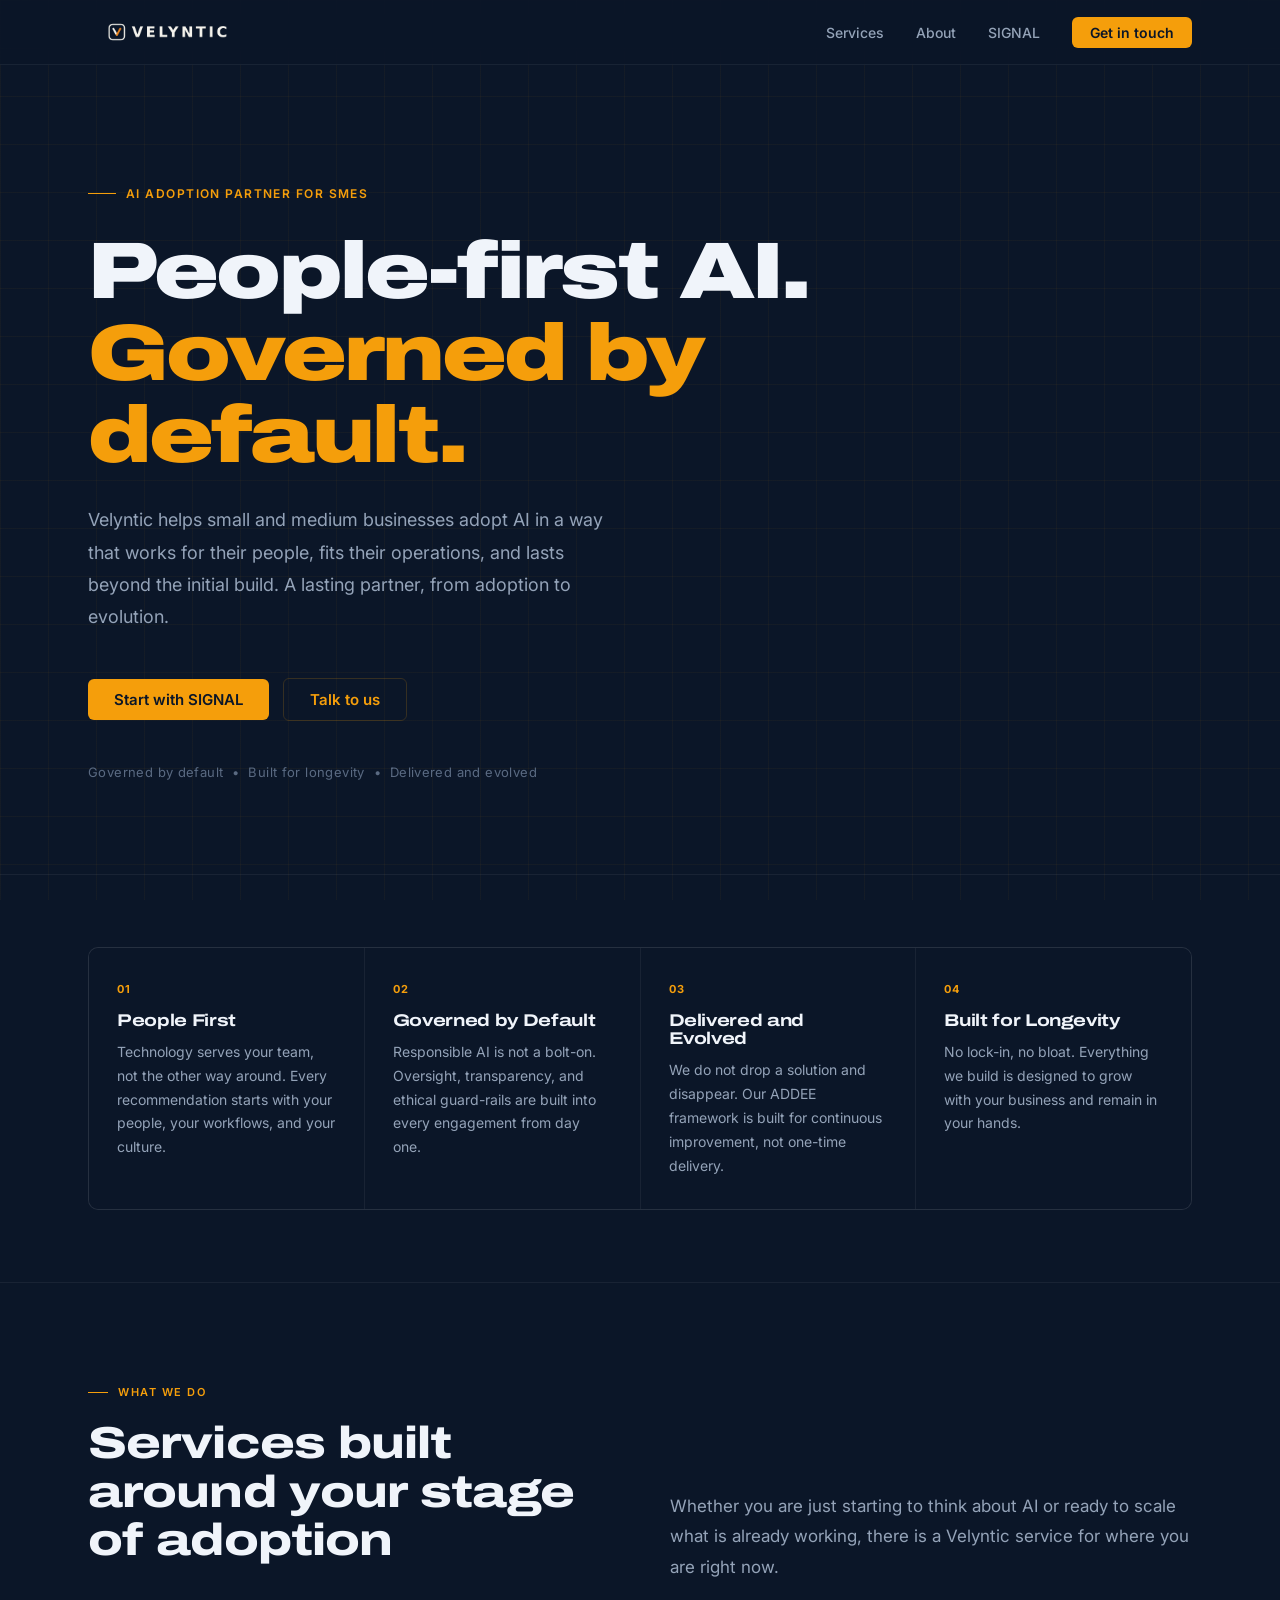
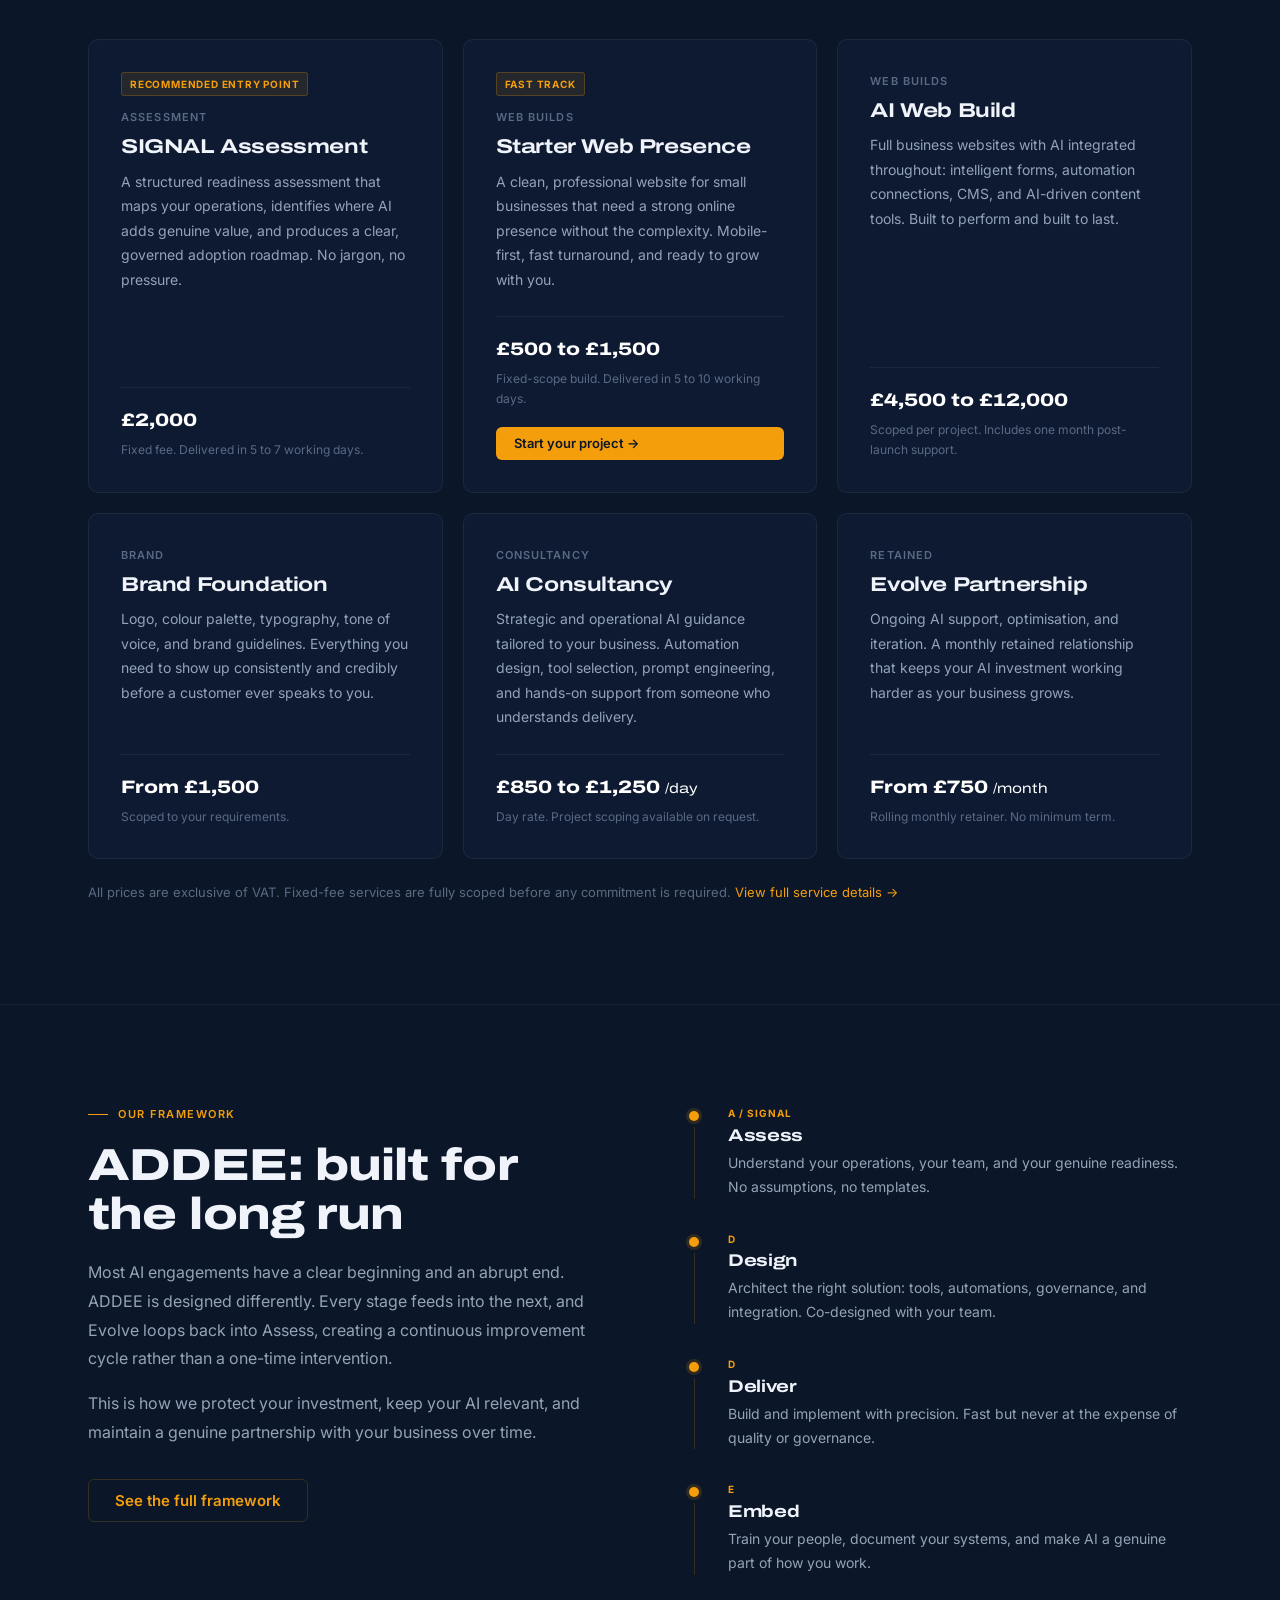
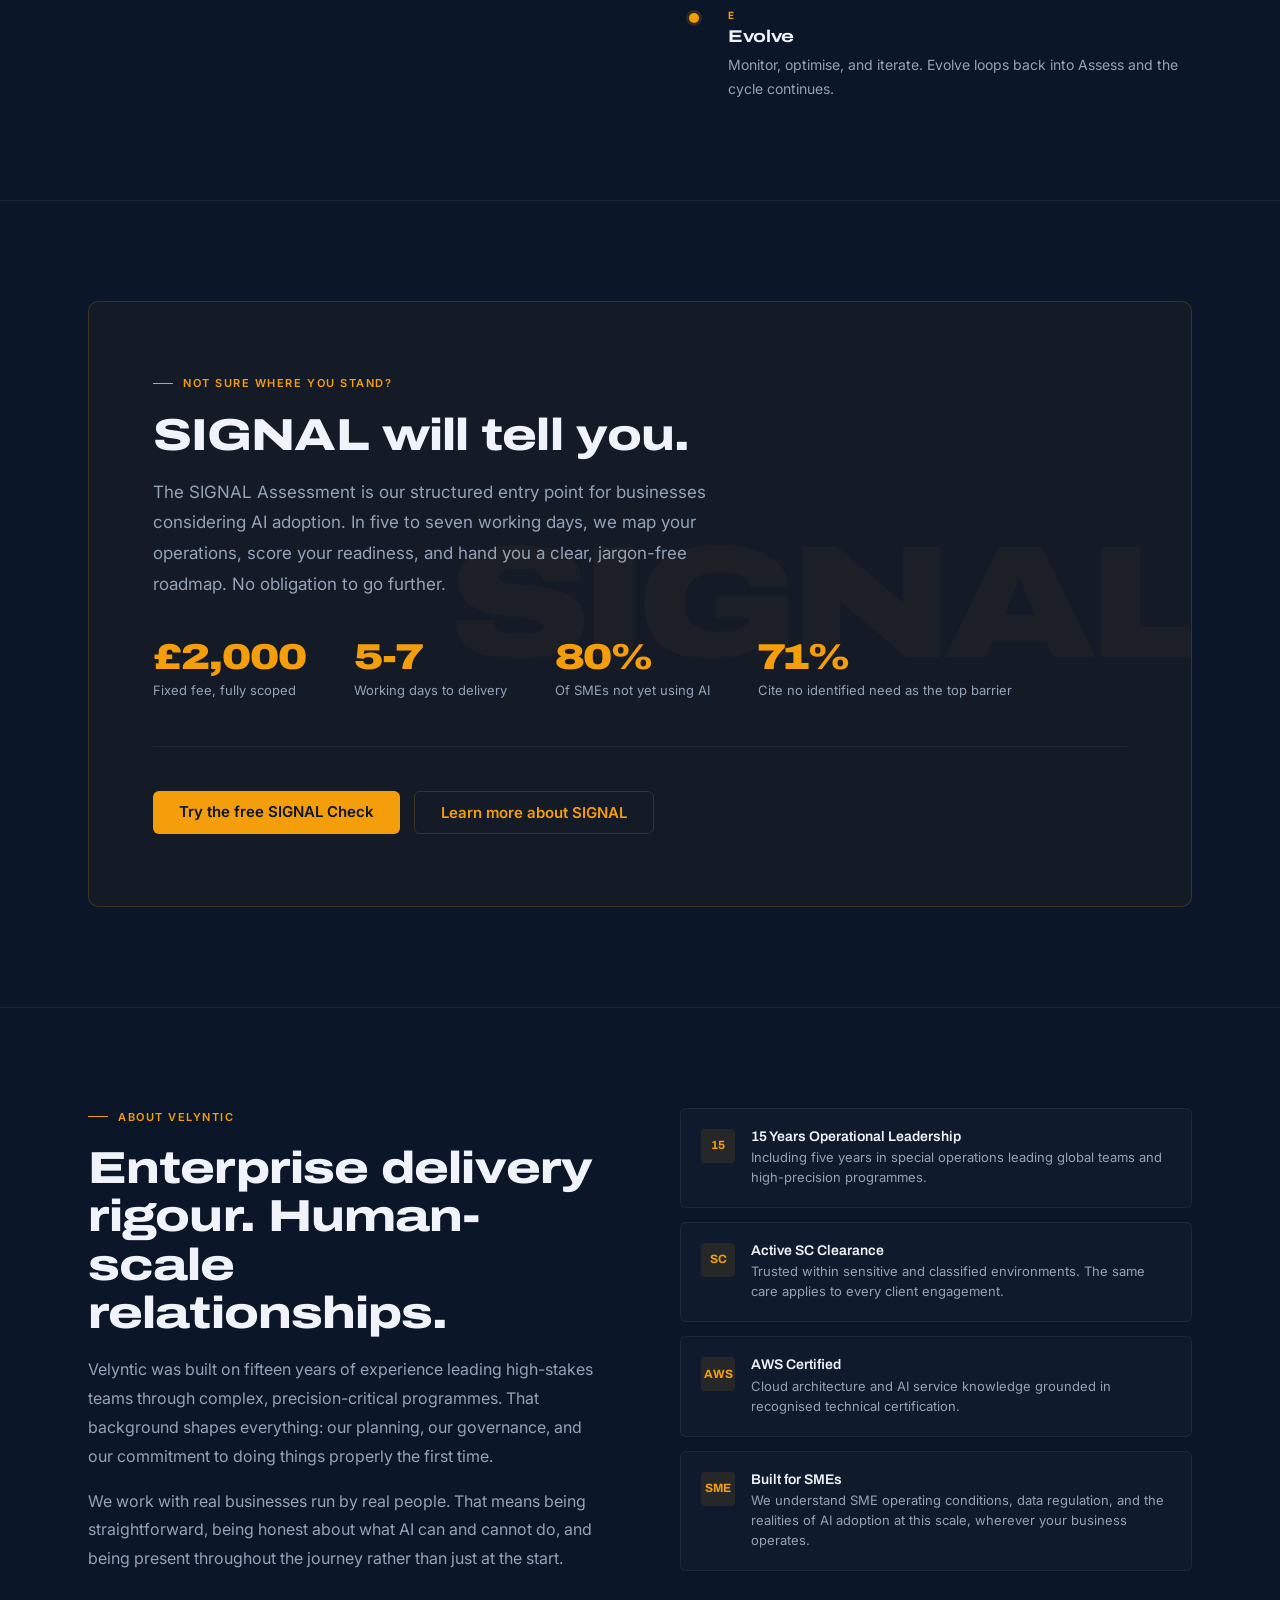
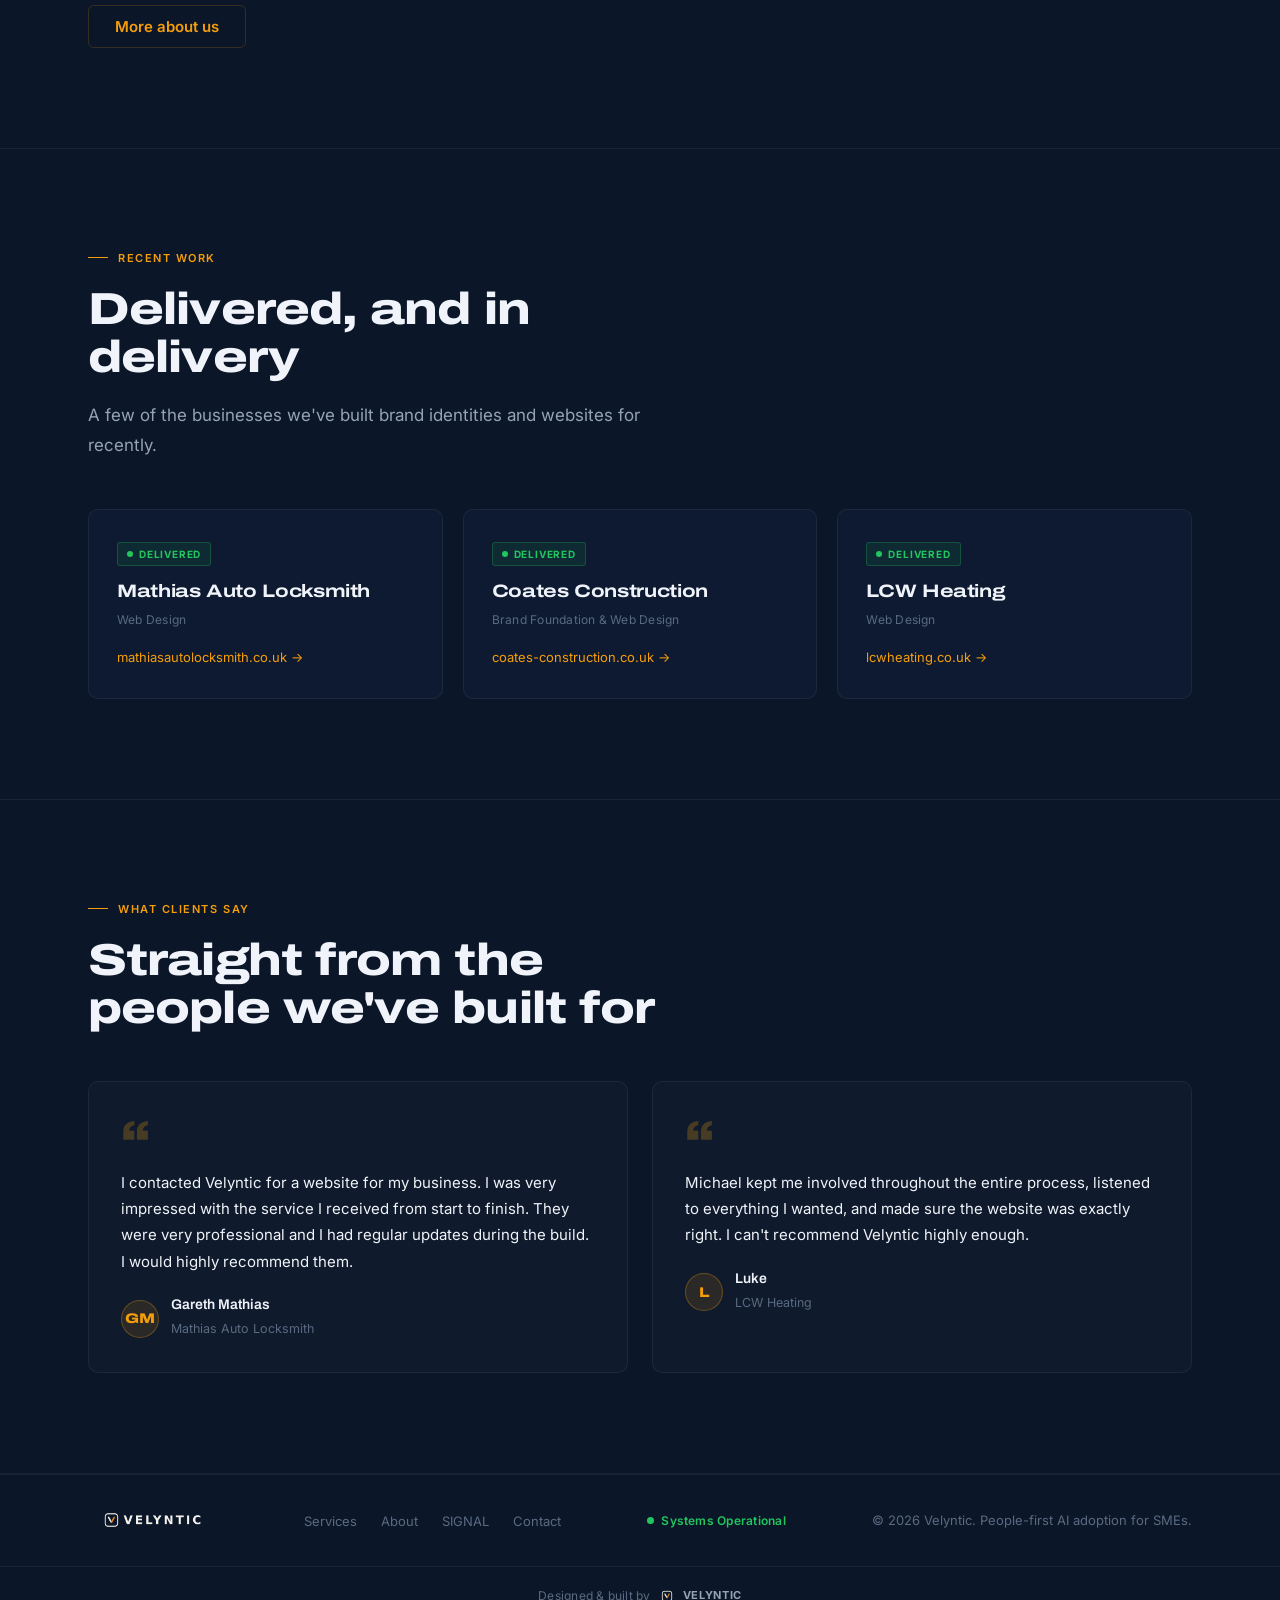
==== commit ed3b9ebf: "Add files via upload" ====
--- a/index.html
+++ b/index.html
@@ -193,6 +193,7 @@
             <div class="svc-price-value">£500 to £1,500</div>
             <div class="svc-price-note">Fixed-scope build. Delivered in 5 to 10 working days.</div>
           </div>
+          <a href="web-design-intake.html" class="btn btn-amber" style="margin-top:18px;font-size:13px;padding:10px 18px;">Start your project &rarr;</a>
         </div>
         <div class="svc-card">
           <div class="svc-type">Web Builds</div>
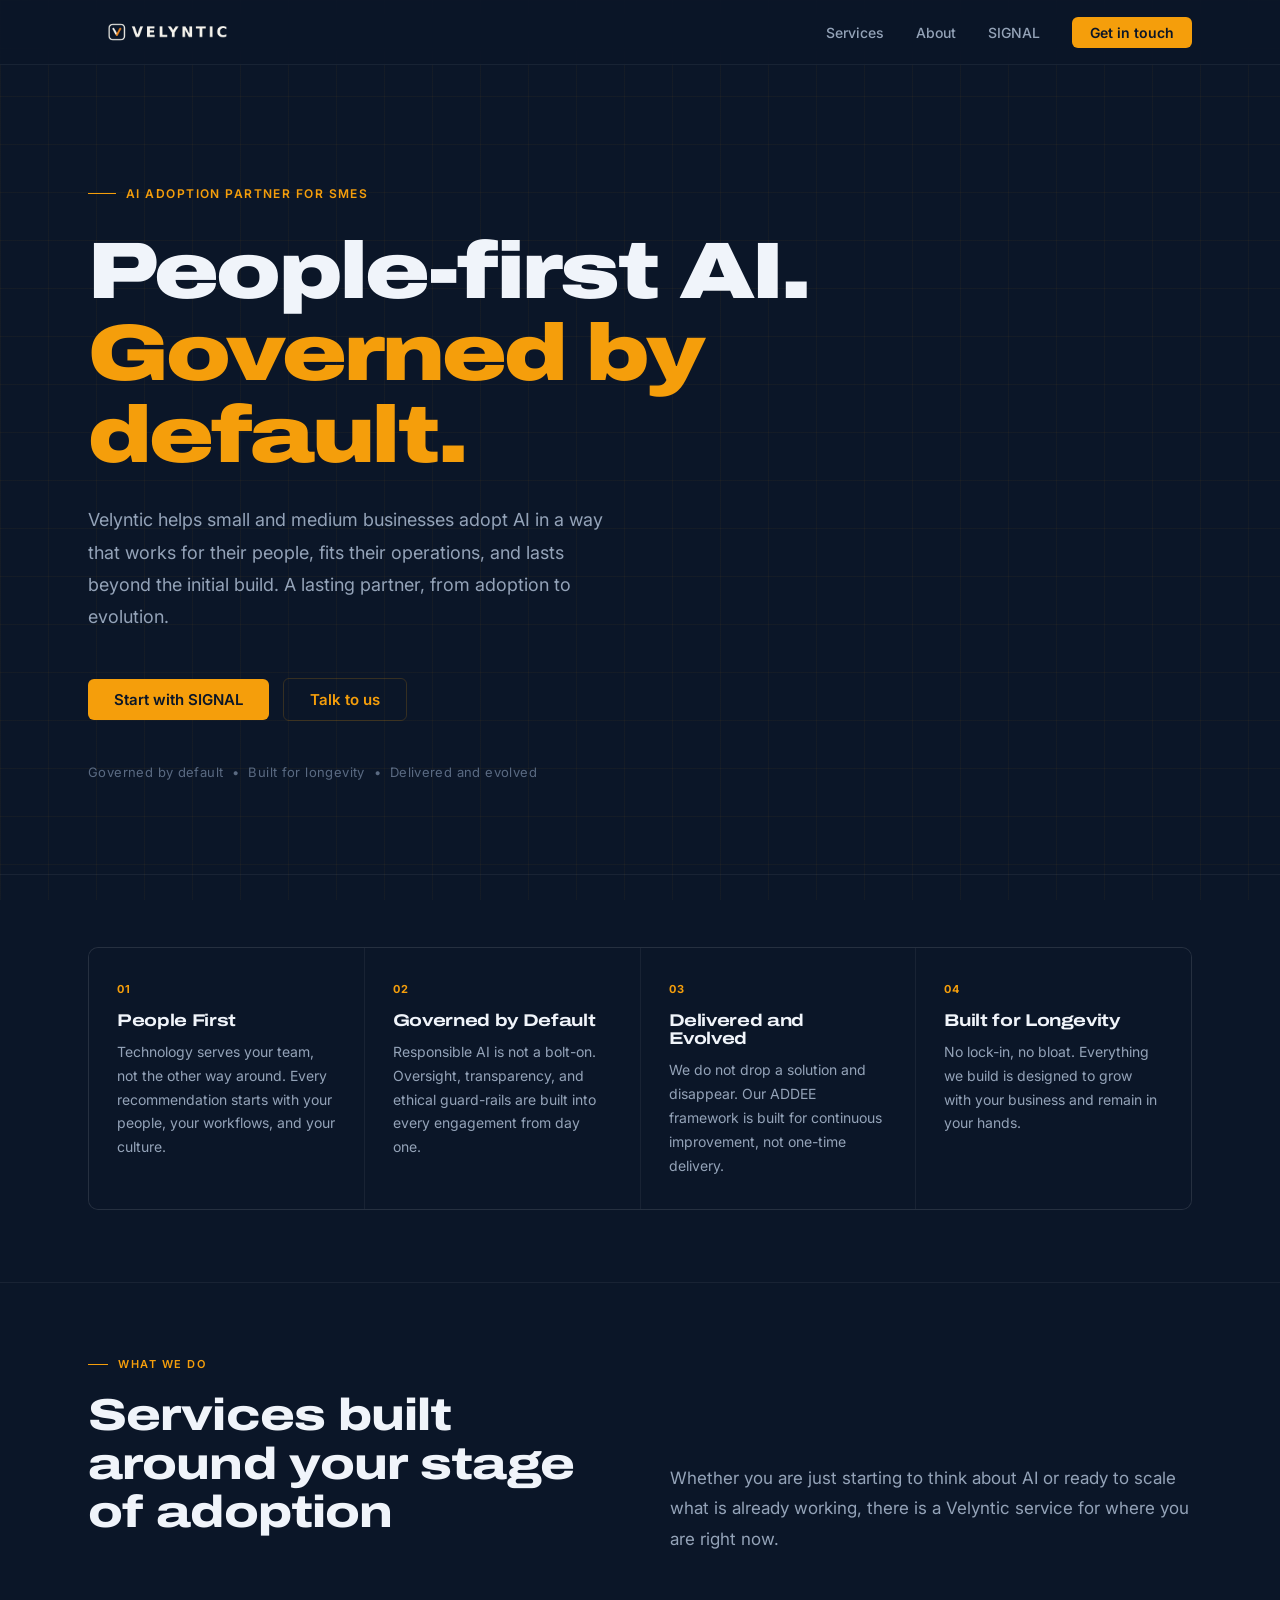
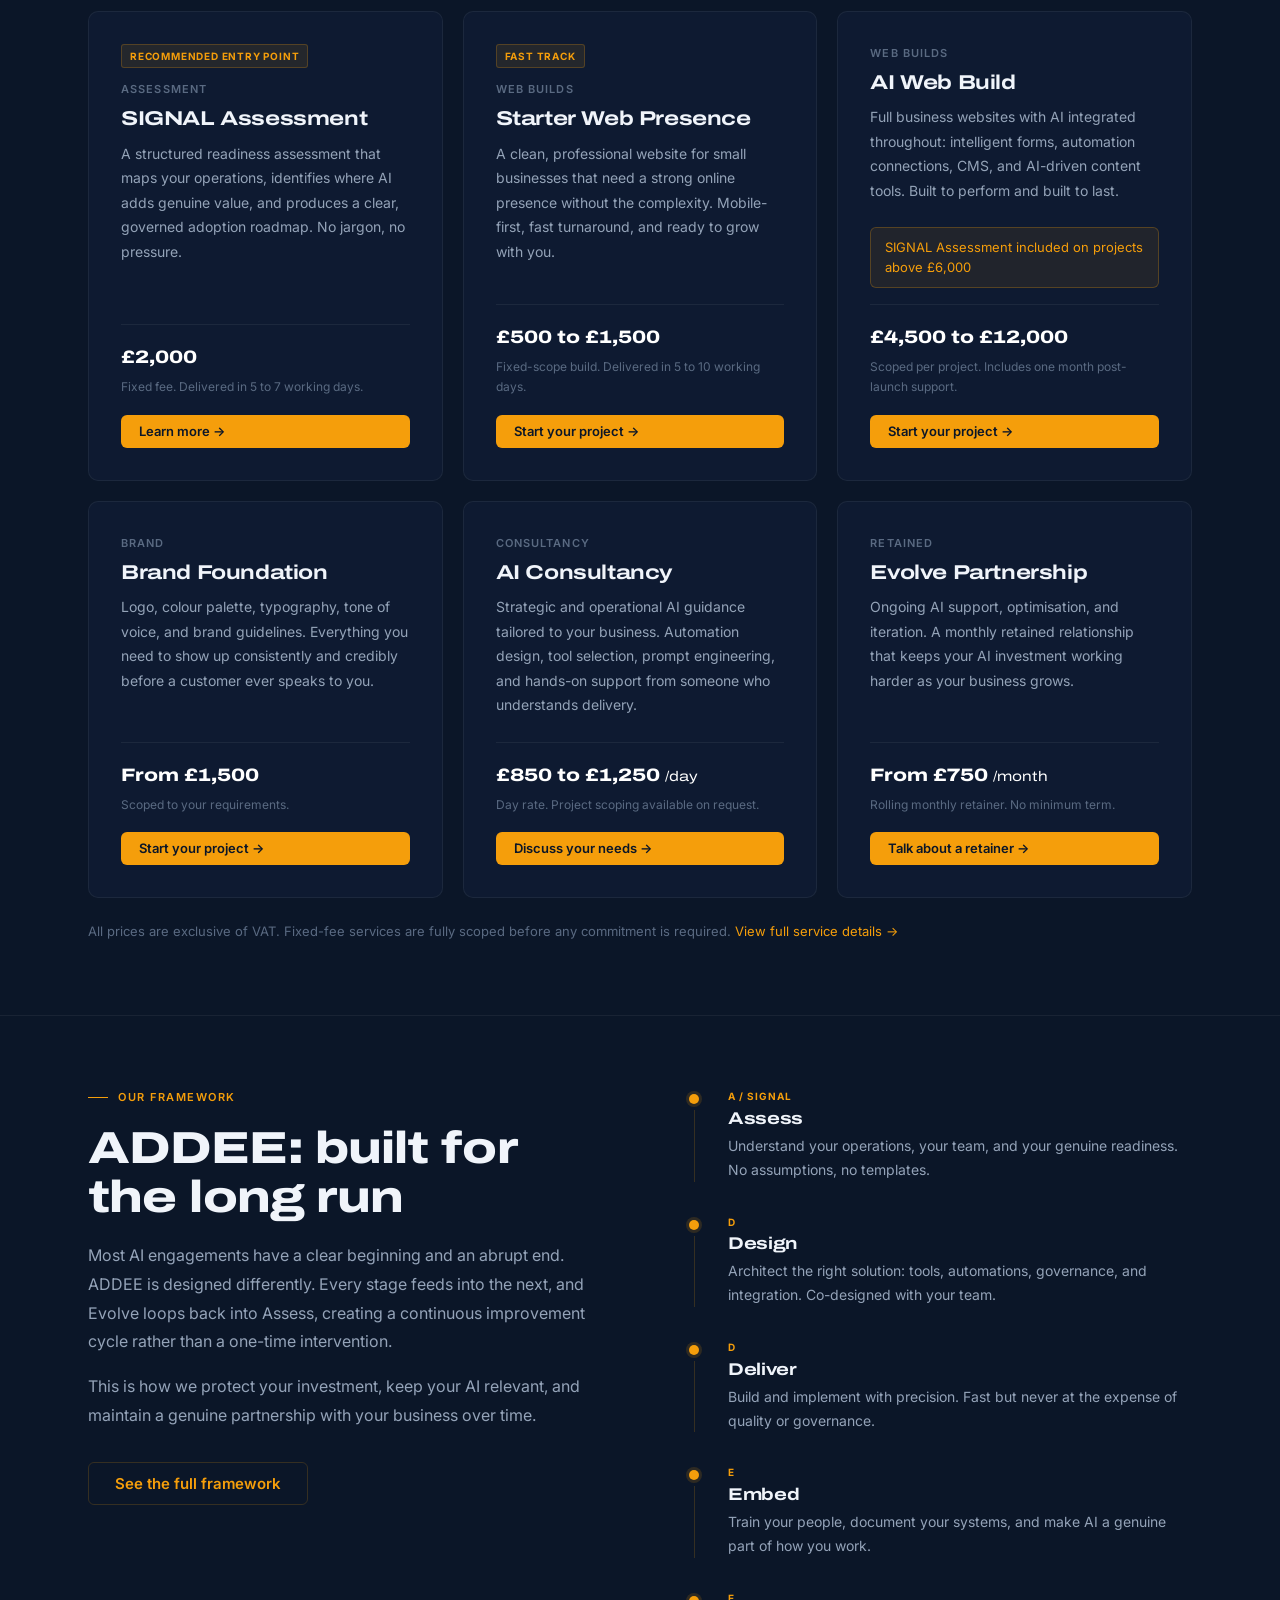
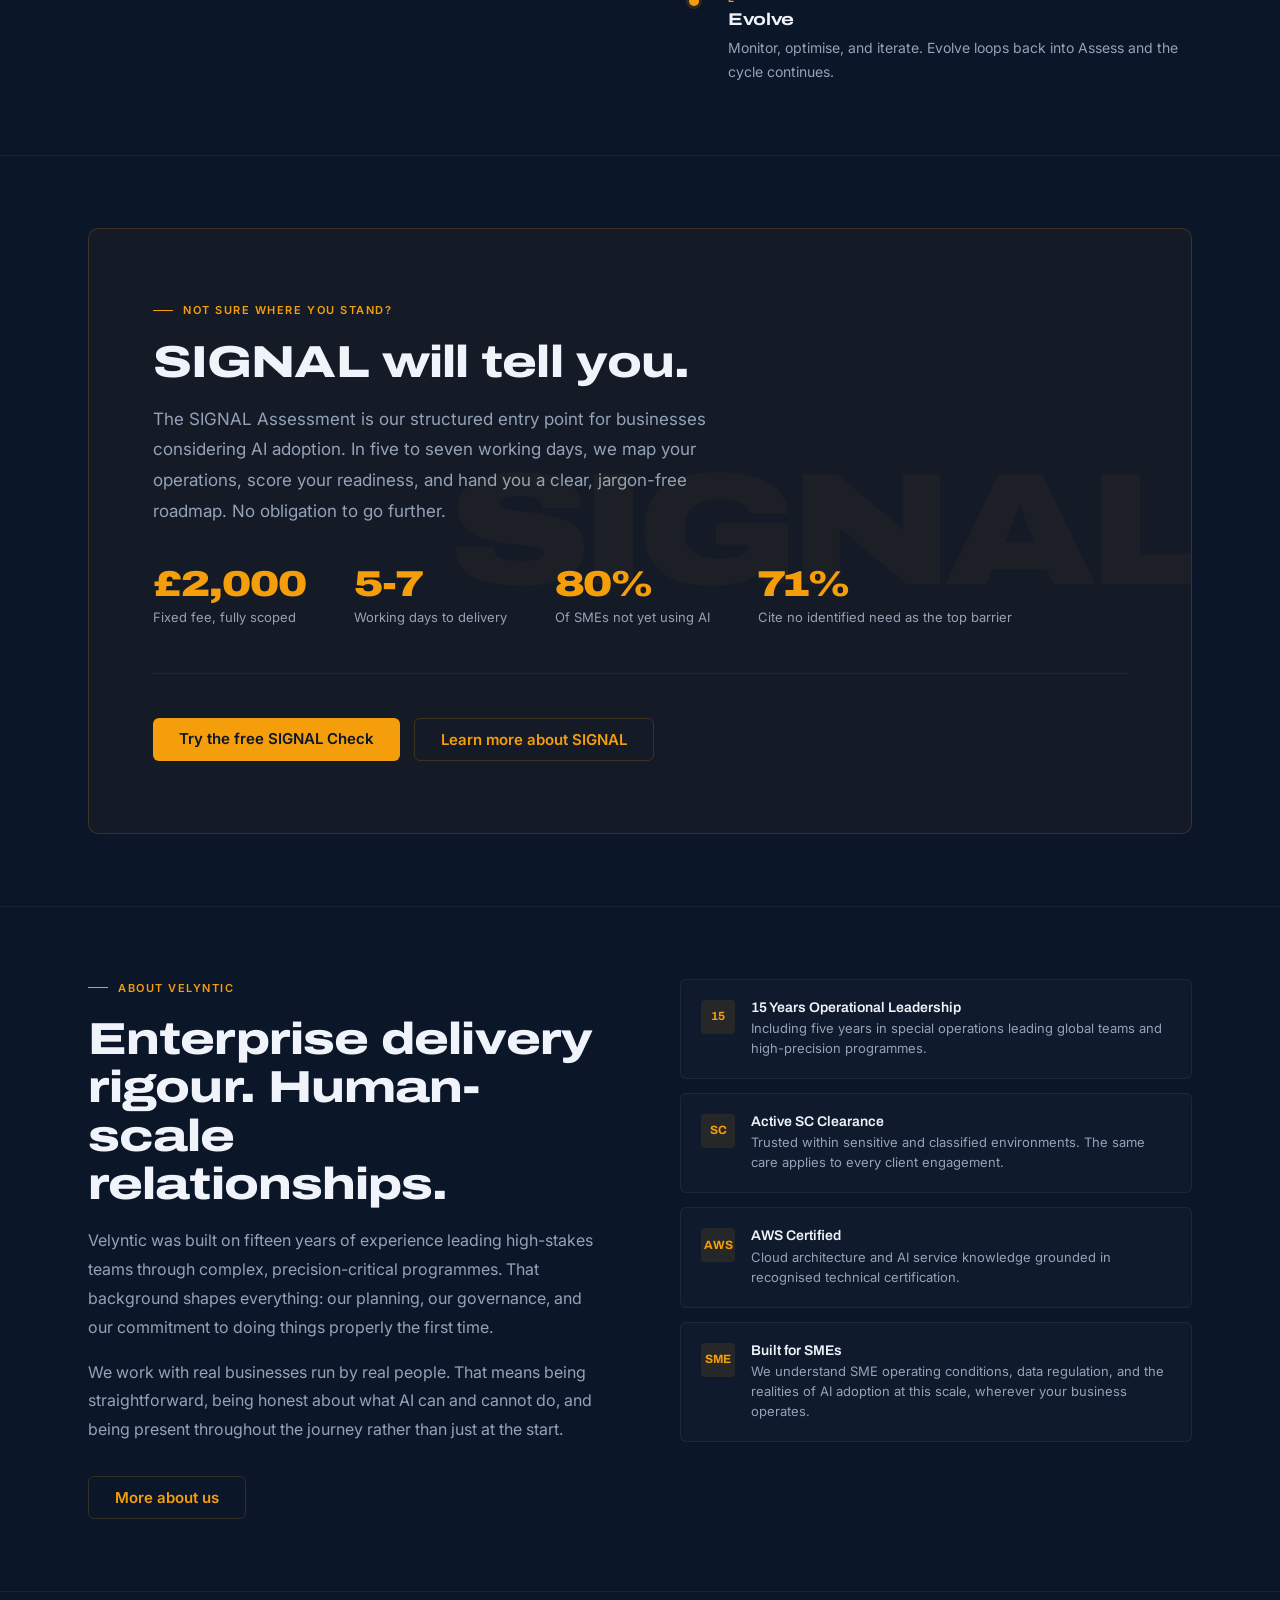
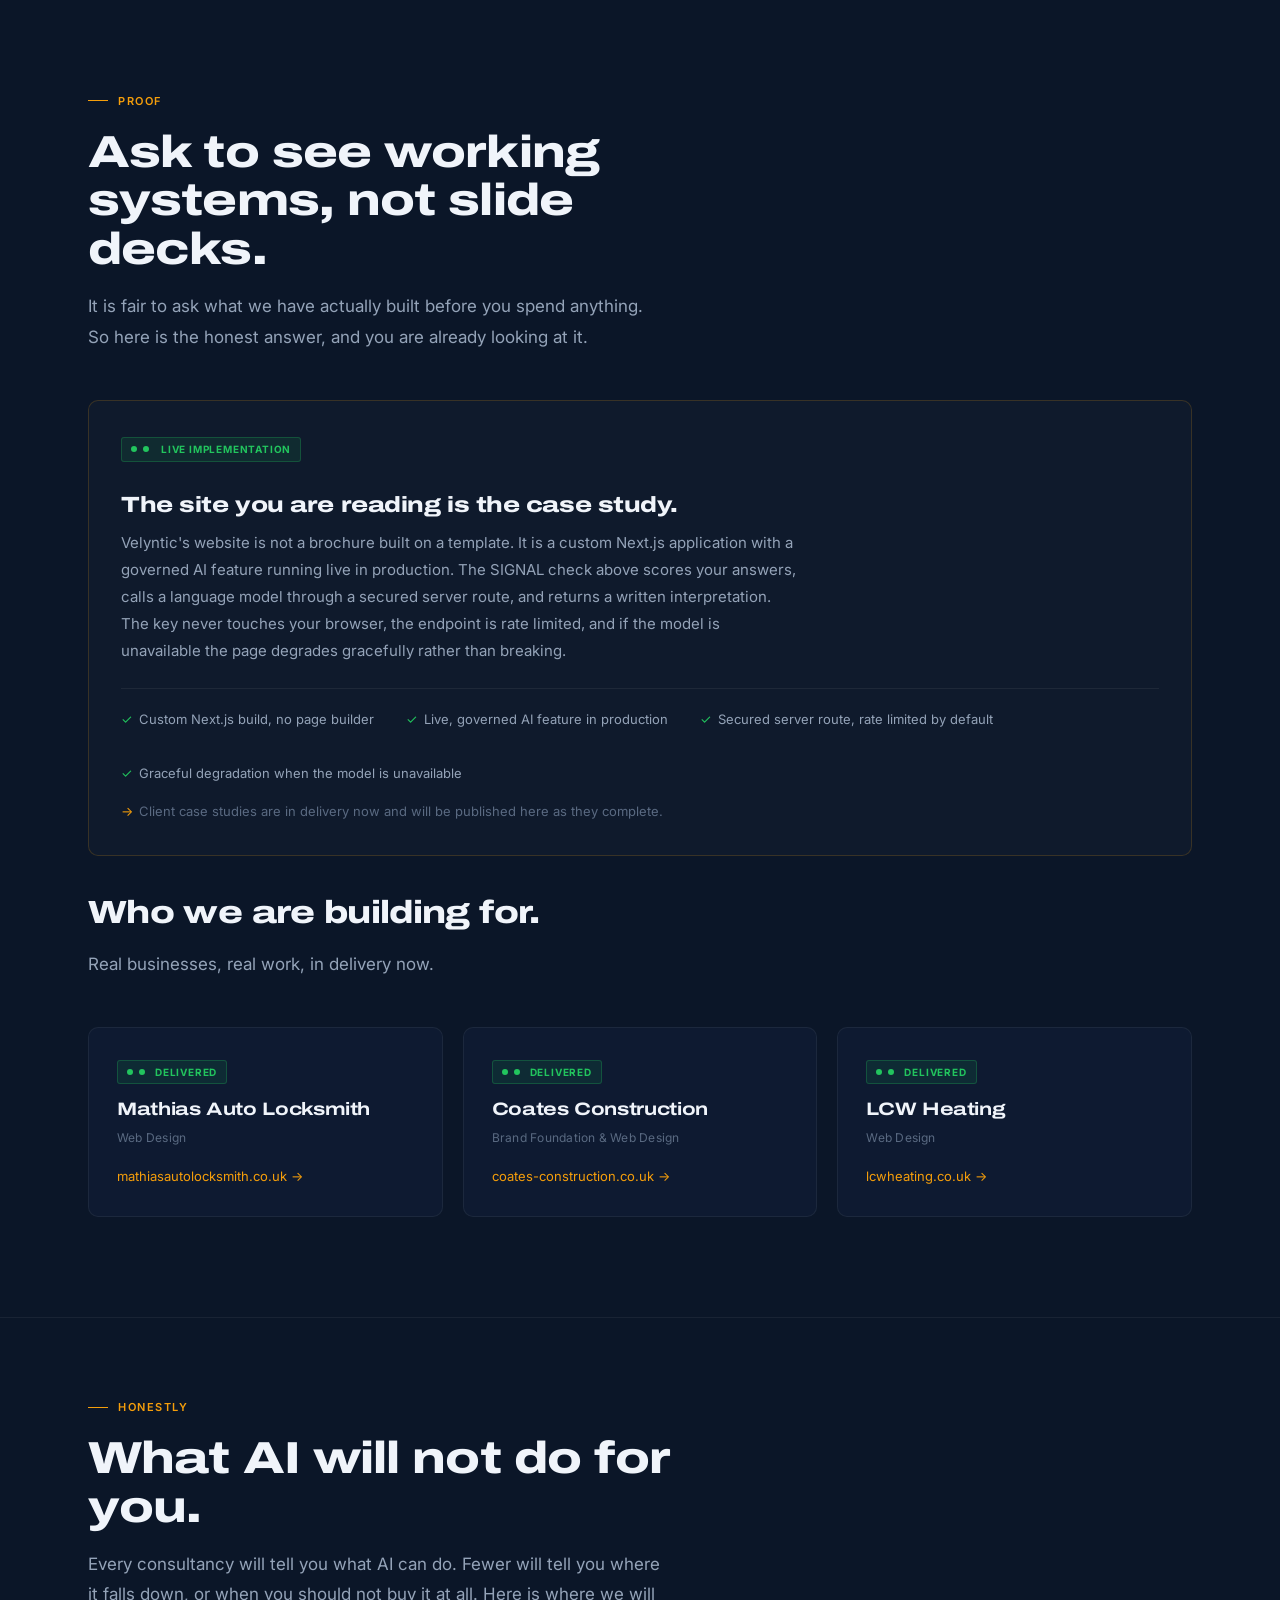
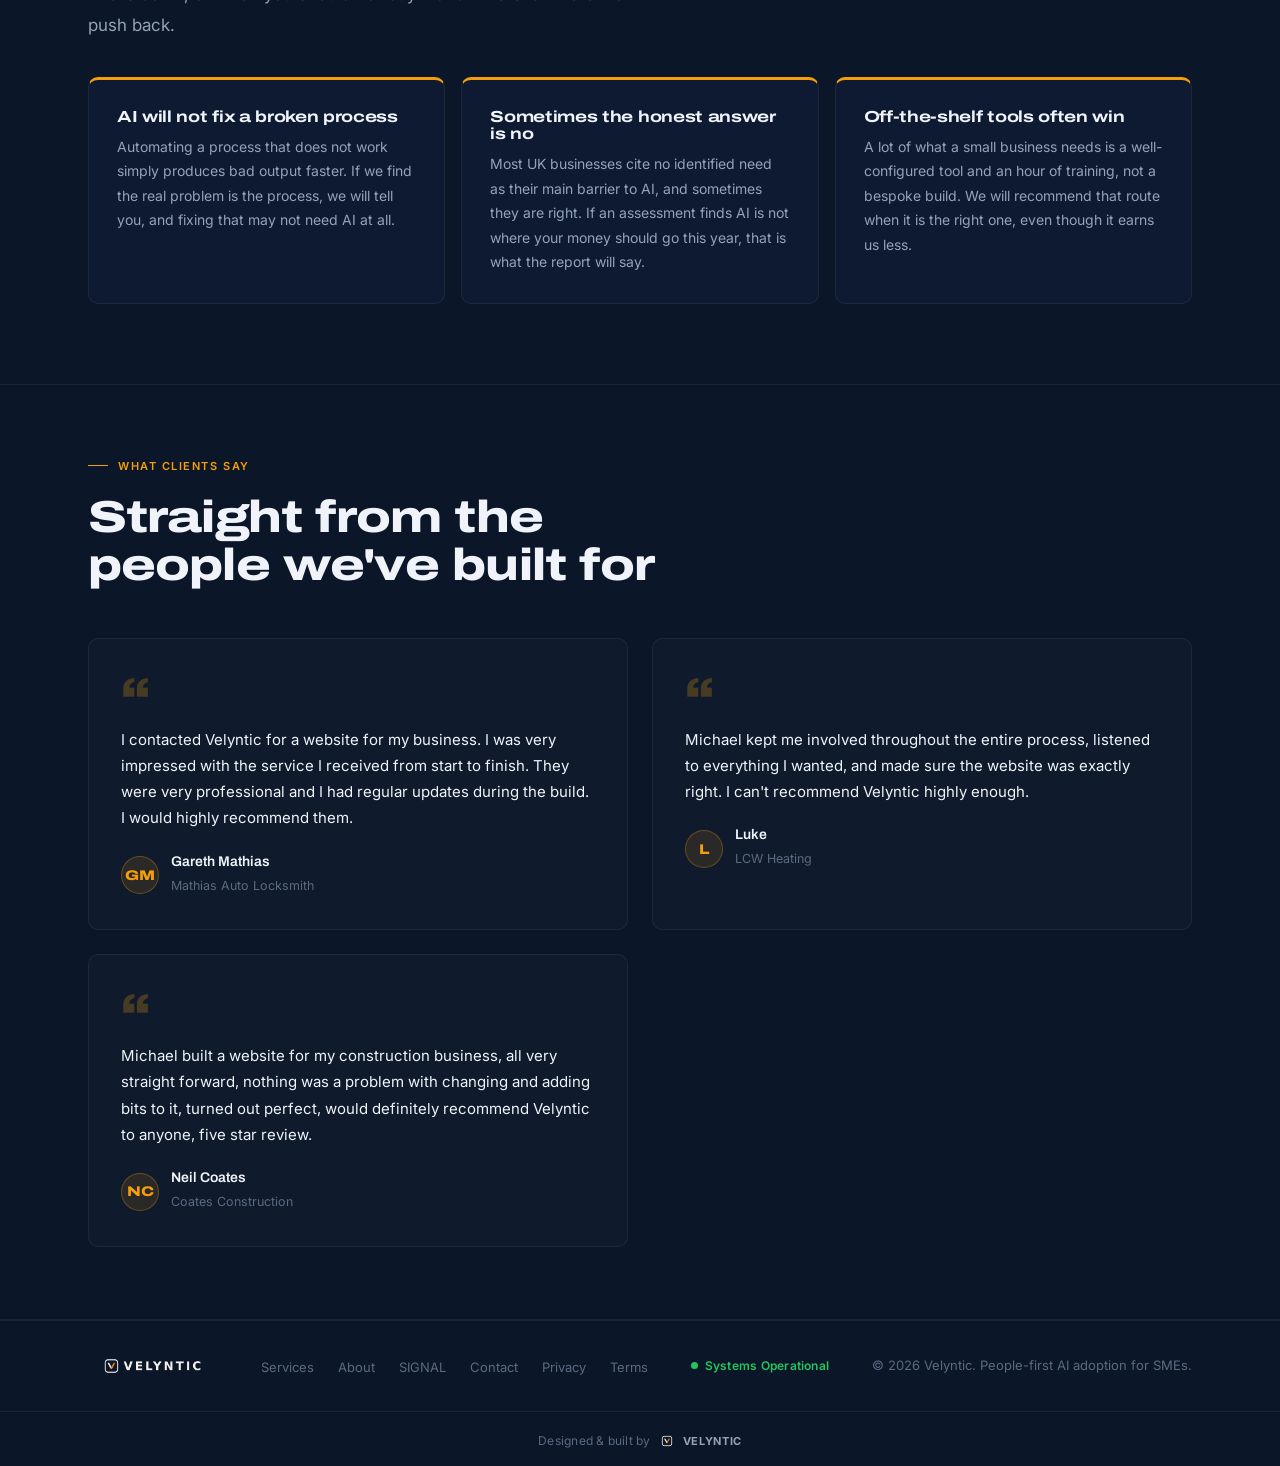
==== commit 2fe535c6: "Add files via upload" ====
--- a/index.html
+++ b/index.html
@@ -22,20 +22,20 @@
 
     #pillars { padding: 72px 0; border-top: 1px solid var(--border-subtle); border-bottom: 1px solid var(--border-subtle); }
 
-    #services { padding: 100px 0; border-bottom: 1px solid var(--border-subtle); }
+    #services { padding: 72px 0; border-bottom: 1px solid var(--border-subtle); }
     .services-header { display: grid; grid-template-columns: 1fr 1fr; gap: 60px; align-items: end; margin-bottom: 56px; }
     .services-grid { display: grid; grid-template-columns: repeat(3,1fr); gap: 20px; }
     .services-footnote { margin-top: 22px; font-size: 13px; color: var(--text-dim); }
 
-    #addee-preview { padding: 100px 0; border-bottom: 1px solid var(--border-subtle); }
+    #addee-preview { padding: 72px 0; border-bottom: 1px solid var(--border-subtle); }
     .addee-layout { display: grid; grid-template-columns: 1fr 1fr; gap: 80px; align-items: start; }
     .addee-intro p { color: var(--text-muted); font-size: 16px; line-height: 1.8; margin-top: 20px; }
     .addee-intro p + p { margin-top: 16px; }
     .addee-intro .btn { margin-top: 32px; }
 
-    #signal-cta { padding: 100px 0; border-bottom: 1px solid var(--border-subtle); }
-
-    #about-preview { padding: 100px 0; border-bottom: 1px solid var(--border-subtle); }
+    #signal-cta { padding: 72px 0; border-bottom: 1px solid var(--border-subtle); }
+
+    #about-preview { padding: 72px 0; border-bottom: 1px solid var(--border-subtle); }
     .about-layout { display: grid; grid-template-columns: 1fr 1fr; gap: 80px; align-items: start; }
     .about-text p { font-size: 16px; color: var(--text-muted); line-height: 1.8; }
     .about-text p + p { margin-top: 16px; }
@@ -61,7 +61,7 @@
     .work-card a.work-link { font-size: 13px; color: var(--amber); text-decoration: none; display: inline-flex; align-items: center; gap: 6px; }
     .work-card a.work-link:hover { text-decoration: underline; }
 
-    #testimonials { padding: 100px 0; border-bottom: 1px solid var(--border-subtle); }
+    #testimonials { padding: 72px 0; border-bottom: 1px solid var(--border-subtle); }
     .testimonial-header { max-width: 640px; margin-bottom: 48px; }
     .testimonial-grid { display: grid; grid-template-columns: 1fr 1fr; gap: 24px; }
     .testimonial-card {
@@ -85,10 +85,12 @@
     @media (max-width: 1024px) { .services-grid { grid-template-columns: repeat(2,1fr); } .work-grid { grid-template-columns: 1fr; } }
     @media (max-width: 768px) {
       #hero { padding: 80px 0 60px; }
+      #honesty > .container > div:last-child { grid-template-columns: 1fr !important; }
       .services-header { grid-template-columns: 1fr; gap: 0; margin-bottom: 36px; }
       .services-grid { grid-template-columns: 1fr; }
       .addee-layout, .about-layout { grid-template-columns: 1fr; gap: 48px; }
       .testimonial-grid { grid-template-columns: 1fr; }
+      #honesty > .container > div:last-child { grid-template-columns: 1fr !important; }
     }
   </style>
 </head>
@@ -183,6 +185,7 @@
             <div class="svc-price-value">£2,000</div>
             <div class="svc-price-note">Fixed fee. Delivered in 5 to 7 working days.</div>
           </div>
+          <a href="signal.html" class="btn btn-amber" style="margin-top:18px;font-size:13px;padding:10px 18px;">Learn more &rarr;</a>
         </div>
         <div class="svc-card">
           <div class="svc-badge">Fast track</div>
@@ -199,10 +202,12 @@
           <div class="svc-type">Web Builds</div>
           <h3>AI Web Build</h3>
           <p>Full business websites with AI integrated throughout: intelligent forms, automation connections, CMS, and AI-driven content tools. Built to perform and built to last.</p>
+          <div style="background:rgba(245,158,11,0.08);border:1px solid rgba(245,158,11,0.25);border-radius:6px;padding:10px 14px;margin-bottom:16px;font-size:13px;color:var(--amber);line-height:1.5;">SIGNAL Assessment included on projects above £6,000</div>
           <div class="svc-price">
             <div class="svc-price-value">£4,500 to £12,000</div>
             <div class="svc-price-note">Scoped per project. Includes one month post-launch support.</div>
           </div>
+          <a href="web-design-intake.html" class="btn btn-amber" style="margin-top:18px;font-size:13px;padding:10px 18px;">Start your project &rarr;</a>
         </div>
         <div class="svc-card">
           <div class="svc-type">Brand</div>
@@ -212,6 +217,7 @@
             <div class="svc-price-value">From £1,500</div>
             <div class="svc-price-note">Scoped to your requirements.</div>
           </div>
+          <a href="brand-foundation-intake.html" class="btn btn-amber" style="margin-top:18px;font-size:13px;padding:10px 18px;">Start your project &rarr;</a>
         </div>
         <div class="svc-card">
           <div class="svc-type">Consultancy</div>
@@ -221,6 +227,7 @@
             <div class="svc-price-value">£850 to £1,250 <span style="font-weight:400;font-size:14px">/day</span></div>
             <div class="svc-price-note">Day rate. Project scoping available on request.</div>
           </div>
+          <a href="contact.html?service=ai-consultancy" class="btn btn-amber" style="margin-top:18px;font-size:13px;padding:10px 18px;">Discuss your needs &rarr;</a>
         </div>
         <div class="svc-card">
           <div class="svc-type">Retained</div>
@@ -230,6 +237,7 @@
             <div class="svc-price-value">From £750 <span style="font-weight:400;font-size:14px">/month</span></div>
             <div class="svc-price-note">Rolling monthly retainer. No minimum term.</div>
           </div>
+          <a href="contact.html?service=evolve-partnership" class="btn btn-amber" style="margin-top:18px;font-size:13px;padding:10px 18px;">Talk about a retainer &rarr;</a>
         </div>
       </div>
       <p class="services-footnote">All prices are exclusive of VAT. Fixed-fee services are fully scoped before any commitment is required. <a href="services.html" style="color:var(--amber);text-decoration:none;">View full service details &rarr;</a></p>
@@ -347,32 +355,75 @@
     </div>
   </section>
 
-  <!-- DELIVERED WORK -->
+  <!-- PROOF / CASE STUDY -->
   <section id="work">
     <div class="container">
       <div class="work-header">
-        <div class="section-label">Recent work</div>
-        <h2 class="section-title">Delivered, and in delivery</h2>
-        <p class="section-body">A few of the businesses we've built brand identities and websites for recently.</p>
+        <div class="section-label">Proof</div>
+        <h2 class="section-title">Ask to see working systems, not slide decks.</h2>
+        <p class="section-body">It is fair to ask what we have actually built before you spend anything. So here is the honest answer, and you are already looking at it.</p>
+      </div>
+
+      <!-- Live implementation box -->
+      <div style="background:rgba(255,255,255,0.02);border:1px solid var(--border-amber);border-radius:var(--radius-lg);padding:32px;margin-bottom:40px;">
+        <div class="work-status" style="background:rgba(34,197,94,0.1);border-color:rgba(34,197,94,0.25);color:var(--green);"><span style="width:6px;height:6px;border-radius:50%;background:var(--green);display:inline-block;margin-right:6px;box-shadow:0 0 0 0 rgba(34,197,94,0.5);animation:fsPulse 2s infinite;"></span>Live implementation</div>
+        <h3 style="font-size:22px;font-weight:800;font-stretch:expanded;margin:16px 0 12px;">The site you are reading is the case study.</h3>
+        <p style="font-size:15px;color:var(--text-muted);line-height:1.8;max-width:680px;">Velyntic's website is not a brochure built on a template. It is a custom Next.js application with a governed AI feature running live in production. The SIGNAL check above scores your answers, calls a language model through a secured server route, and returns a written interpretation. The key never touches your browser, the endpoint is rate limited, and if the model is unavailable the page degrades gracefully rather than breaking.</p>
+        <div style="display:flex;gap:32px;flex-wrap:wrap;margin-top:24px;padding-top:20px;border-top:1px solid var(--border-subtle);font-size:13px;color:var(--text-muted);">
+          <span style="display:flex;align-items:center;gap:6px;"><span style="color:var(--green);">&#10003;</span> Custom Next.js build, no page builder</span>
+          <span style="display:flex;align-items:center;gap:6px;"><span style="color:var(--green);">&#10003;</span> Live, governed AI feature in production</span>
+          <span style="display:flex;align-items:center;gap:6px;"><span style="color:var(--green);">&#10003;</span> Secured server route, rate limited by default</span>
+          <span style="display:flex;align-items:center;gap:6px;"><span style="color:var(--green);">&#10003;</span> Graceful degradation when the model is unavailable</span>
+        </div>
+        <p style="margin-top:16px;font-size:13px;color:var(--text-dim);display:flex;align-items:center;gap:6px;"><span style="color:var(--amber);">&rarr;</span> Client case studies are in delivery now and will be published here as they complete.</p>
+      </div>
+
+      <!-- Client cards with green delivered dots -->
+      <div class="work-header" style="margin-top:40px;">
+        <h3 class="section-title" style="font-size:clamp(22px,3vw,32px);">Who we are building for.</h3>
+        <p class="section-body">Real businesses, real work, in delivery now.</p>
       </div>
       <div class="work-grid">
         <div class="work-card">
-          <div class="work-status">Delivered</div>
+          <div class="work-status" style="background:rgba(34,197,94,0.1);border-color:rgba(34,197,94,0.25);color:var(--green);"><span style="width:6px;height:6px;border-radius:50%;background:var(--green);display:inline-block;margin-right:4px;"></span>Delivered</div>
           <h3>Mathias Auto Locksmith</h3>
           <div class="work-scope">Web Design</div>
           <a class="work-link" href="https://mathiasautolocksmith.co.uk" target="_blank" rel="noopener">mathiasautolocksmith.co.uk &rarr;</a>
         </div>
         <div class="work-card">
-          <div class="work-status">Delivered</div>
+          <div class="work-status" style="background:rgba(34,197,94,0.1);border-color:rgba(34,197,94,0.25);color:var(--green);"><span style="width:6px;height:6px;border-radius:50%;background:var(--green);display:inline-block;margin-right:4px;"></span>Delivered</div>
           <h3>Coates Construction</h3>
           <div class="work-scope">Brand Foundation &amp; Web Design</div>
           <a class="work-link" href="https://coates-construction.co.uk" target="_blank" rel="noopener">coates-construction.co.uk &rarr;</a>
         </div>
         <div class="work-card">
-          <div class="work-status">Delivered</div>
+          <div class="work-status" style="background:rgba(34,197,94,0.1);border-color:rgba(34,197,94,0.25);color:var(--green);"><span style="width:6px;height:6px;border-radius:50%;background:var(--green);display:inline-block;margin-right:4px;"></span>Delivered</div>
           <h3>LCW Heating</h3>
           <div class="work-scope">Web Design</div>
           <a class="work-link" href="https://lcwheating.co.uk" target="_blank" rel="noopener">lcwheating.co.uk &rarr;</a>
+        </div>
+      </div>
+    </div>
+  </section>
+
+  <!-- WHAT AI WILL NOT DO -->
+  <section id="honesty" style="padding:80px 0;border-bottom:1px solid var(--border-subtle);">
+    <div class="container">
+      <div class="section-label">Honestly</div>
+      <h2 class="section-title">What AI will not do for you.</h2>
+      <p class="section-body" style="margin-bottom:36px;">Every consultancy will tell you what AI can do. Fewer will tell you where it falls down, or when you should not buy it at all. Here is where we will push back.</p>
+      <div style="display:grid;grid-template-columns:repeat(3,1fr);gap:16px;">
+        <div style="background:var(--navy-card);border:1px solid var(--border-subtle);border-top:3px solid var(--amber);border-radius:var(--radius-lg);padding:28px;">
+          <h3 style="font-size:16px;font-weight:700;font-stretch:expanded;margin-bottom:10px;">AI will not fix a broken process</h3>
+          <p style="font-size:14px;color:var(--text-muted);line-height:1.75;">Automating a process that does not work simply produces bad output faster. If we find the real problem is the process, we will tell you, and fixing that may not need AI at all.</p>
+        </div>
+        <div style="background:var(--navy-card);border:1px solid var(--border-subtle);border-top:3px solid var(--amber);border-radius:var(--radius-lg);padding:28px;">
+          <h3 style="font-size:16px;font-weight:700;font-stretch:expanded;margin-bottom:10px;">Sometimes the honest answer is no</h3>
+          <p style="font-size:14px;color:var(--text-muted);line-height:1.75;">Most UK businesses cite no identified need as their main barrier to AI, and sometimes they are right. If an assessment finds AI is not where your money should go this year, that is what the report will say.</p>
+        </div>
+        <div style="background:var(--navy-card);border:1px solid var(--border-subtle);border-top:3px solid var(--amber);border-radius:var(--radius-lg);padding:28px;">
+          <h3 style="font-size:16px;font-weight:700;font-stretch:expanded;margin-bottom:10px;">Off-the-shelf tools often win</h3>
+          <p style="font-size:14px;color:var(--text-muted);line-height:1.75;">A lot of what a small business needs is a well-configured tool and an hour of training, not a bespoke build. We will recommend that route when it is the right one, even though it earns us less.</p>
         </div>
       </div>
     </div>
@@ -400,6 +451,14 @@
           <div class="testimonial-attrib">
             <div class="testimonial-avatar">L</div>
             <div><h4>Luke</h4><span>LCW Heating</span></div>
+          </div>
+        </div>
+        <div class="testimonial-card">
+          <div class="testimonial-quote-mark">&ldquo;</div>
+          <p class="t-body">Michael built a website for my construction business, all very straight forward, nothing was a problem with changing and adding bits to it, turned out perfect, would definitely recommend Velyntic to anyone, five star review.</p>
+          <div class="testimonial-attrib">
+            <div class="testimonial-avatar">NC</div>
+            <div><h4>Neil Coates</h4><span>Coates Construction</span></div>
           </div>
         </div>
       </div>
@@ -416,6 +475,8 @@
       <li><a href="about.html">About</a></li>
       <li><a href="signal.html">SIGNAL</a></li>
       <li><a href="contact.html">Contact</a></li>
+      <li><a href="privacy.html">Privacy</a></li>
+      <li><a href="terms.html">Terms</a></li>
     </ul>
     <span class="footer-status"><span class="fs-dot"></span>Systems Operational</span>
     <p class="footer-copy">&copy; 2026 Velyntic. People-first AI adoption for SMEs.</p>
--- a/css/styles.css
+++ b/css/styles.css
@@ -423,3 +423,107 @@
 .wiz-thankyou { display: none; }
 .wiz-thankyou .capture-h { display: flex; align-items: center; gap: 8px; font-family: 'Archivo', sans-serif; font-stretch: expanded; font-weight: 700; font-size: 18px; color: var(--amber); }
 .wiz-thankyou p { font-size: 14px; color: var(--text-muted); line-height: 1.7; margin-top: 10px; }
+
+/* ============================================================
+   WIZARD — CONTRAST IMPROVEMENTS
+   The default values are too subtle on dark backgrounds.
+   These overrides apply to intake form wizard elements only.
+   ============================================================ */
+
+/* Panel — visibly distinct card, not a transparent overlay */
+.wiz-panel {
+  background: #0E1E38;
+  border: 1px solid rgba(245,158,11,0.32);
+  box-shadow: 0 1px 24px rgba(0,0,0,0.28);
+}
+
+/* Progress track — slightly taller, more contrast */
+.wiz-track {
+  height: 8px;
+  background: rgba(255,255,255,0.08);
+}
+
+/* Cards (tier selectors) — visible in resting state */
+.wiz-card {
+  border: 1px solid rgba(255,255,255,0.12);
+  background: rgba(255,255,255,0.05);
+  transition: border-color 0.2s, background 0.2s, transform 0.15s;
+}
+.wiz-card:hover {
+  border-color: rgba(245,158,11,0.55);
+  background: rgba(245,158,11,0.07);
+  transform: translateY(-2px);
+}
+.wiz-card.active {
+  border-color: var(--amber);
+  background: rgba(245,158,11,0.13);
+  box-shadow: 0 0 0 1px rgba(245,158,11,0.28);
+}
+
+/* Option buttons (single-select) — resting border visible */
+.wiz-opt {
+  border: 1px solid rgba(255,255,255,0.12);
+  background: rgba(255,255,255,0.04);
+  transition: border-color 0.15s, background 0.15s, transform 0.12s;
+}
+.wiz-opt:hover {
+  border-color: rgba(245,158,11,0.55);
+  background: rgba(245,158,11,0.08);
+  transform: translateY(-1px);
+}
+.wiz-opt.active {
+  border-color: var(--amber);
+  background: rgba(245,158,11,0.12);
+}
+
+/* Toggle grid tiles (multi-select) */
+.wiz-toggle {
+  border: 1px solid rgba(255,255,255,0.12);
+  background: rgba(255,255,255,0.04);
+  transition: border-color 0.15s, background 0.15s;
+}
+.wiz-toggle:hover {
+  border-color: rgba(245,158,11,0.45);
+  background: rgba(245,158,11,0.06);
+}
+.wiz-toggle.active {
+  border-color: var(--amber);
+  background: rgba(245,158,11,0.12);
+  color: var(--text-primary);
+}
+.wiz-toggle .tick {
+  border: 1px solid rgba(255,255,255,0.24);
+}
+.wiz-toggle.active .tick {
+  background: var(--amber);
+  border-color: var(--amber);
+}
+
+/* Input / textarea / select — clearly visible fields */
+.wiz-step input,
+.wiz-step textarea,
+.wiz-step select {
+  background: rgba(255,255,255,0.07);
+  border: 1px solid rgba(255,255,255,0.16);
+}
+.wiz-step input:focus,
+.wiz-step textarea:focus,
+.wiz-step select:focus {
+  border-color: rgba(245,158,11,0.55);
+  background: rgba(245,158,11,0.05);
+}
+
+/* Back button — more visible */
+.wiz-back-btn {
+  border: 1px solid rgba(255,255,255,0.14);
+  color: var(--text-muted);
+}
+.wiz-back-btn:hover {
+  border-color: rgba(245,158,11,0.45);
+  color: var(--text-primary);
+}
+
+/* Thank-you state */
+.wiz-thankyou {
+  padding: 32px 0 8px;
+}
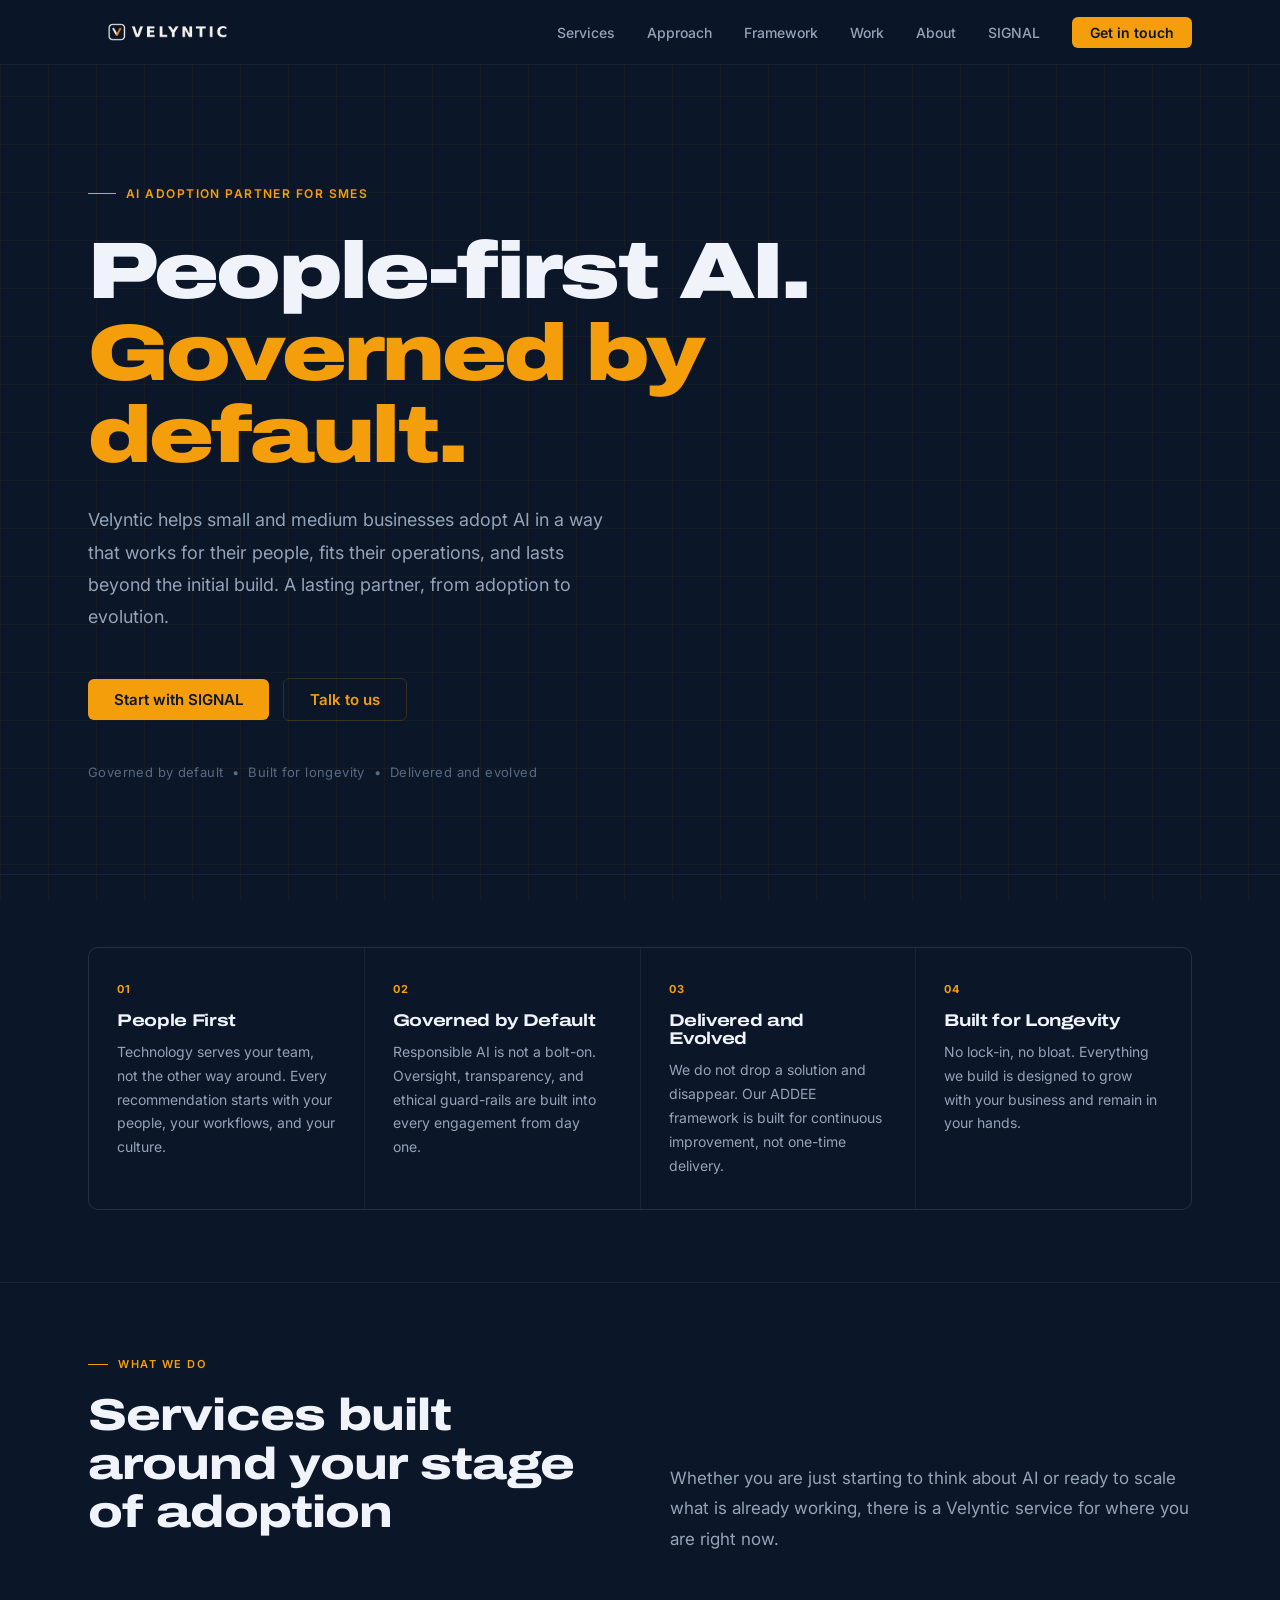
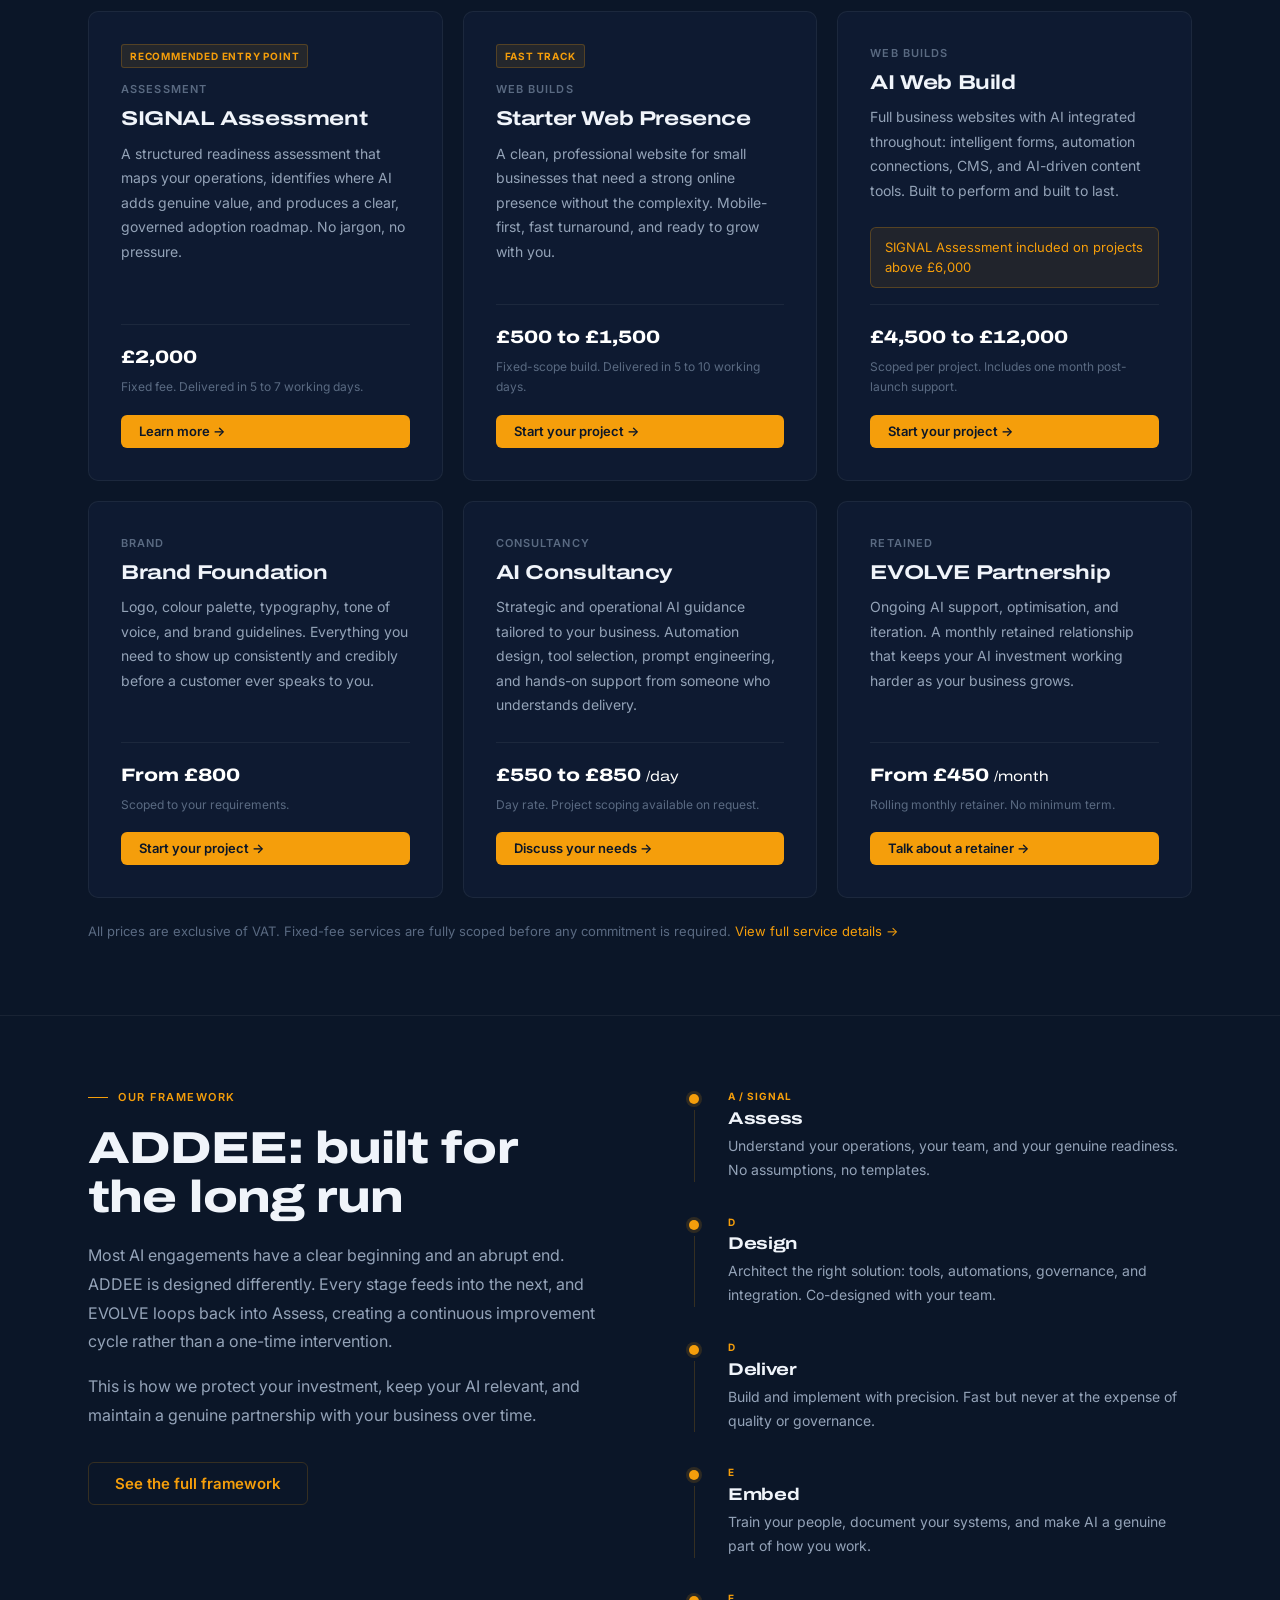
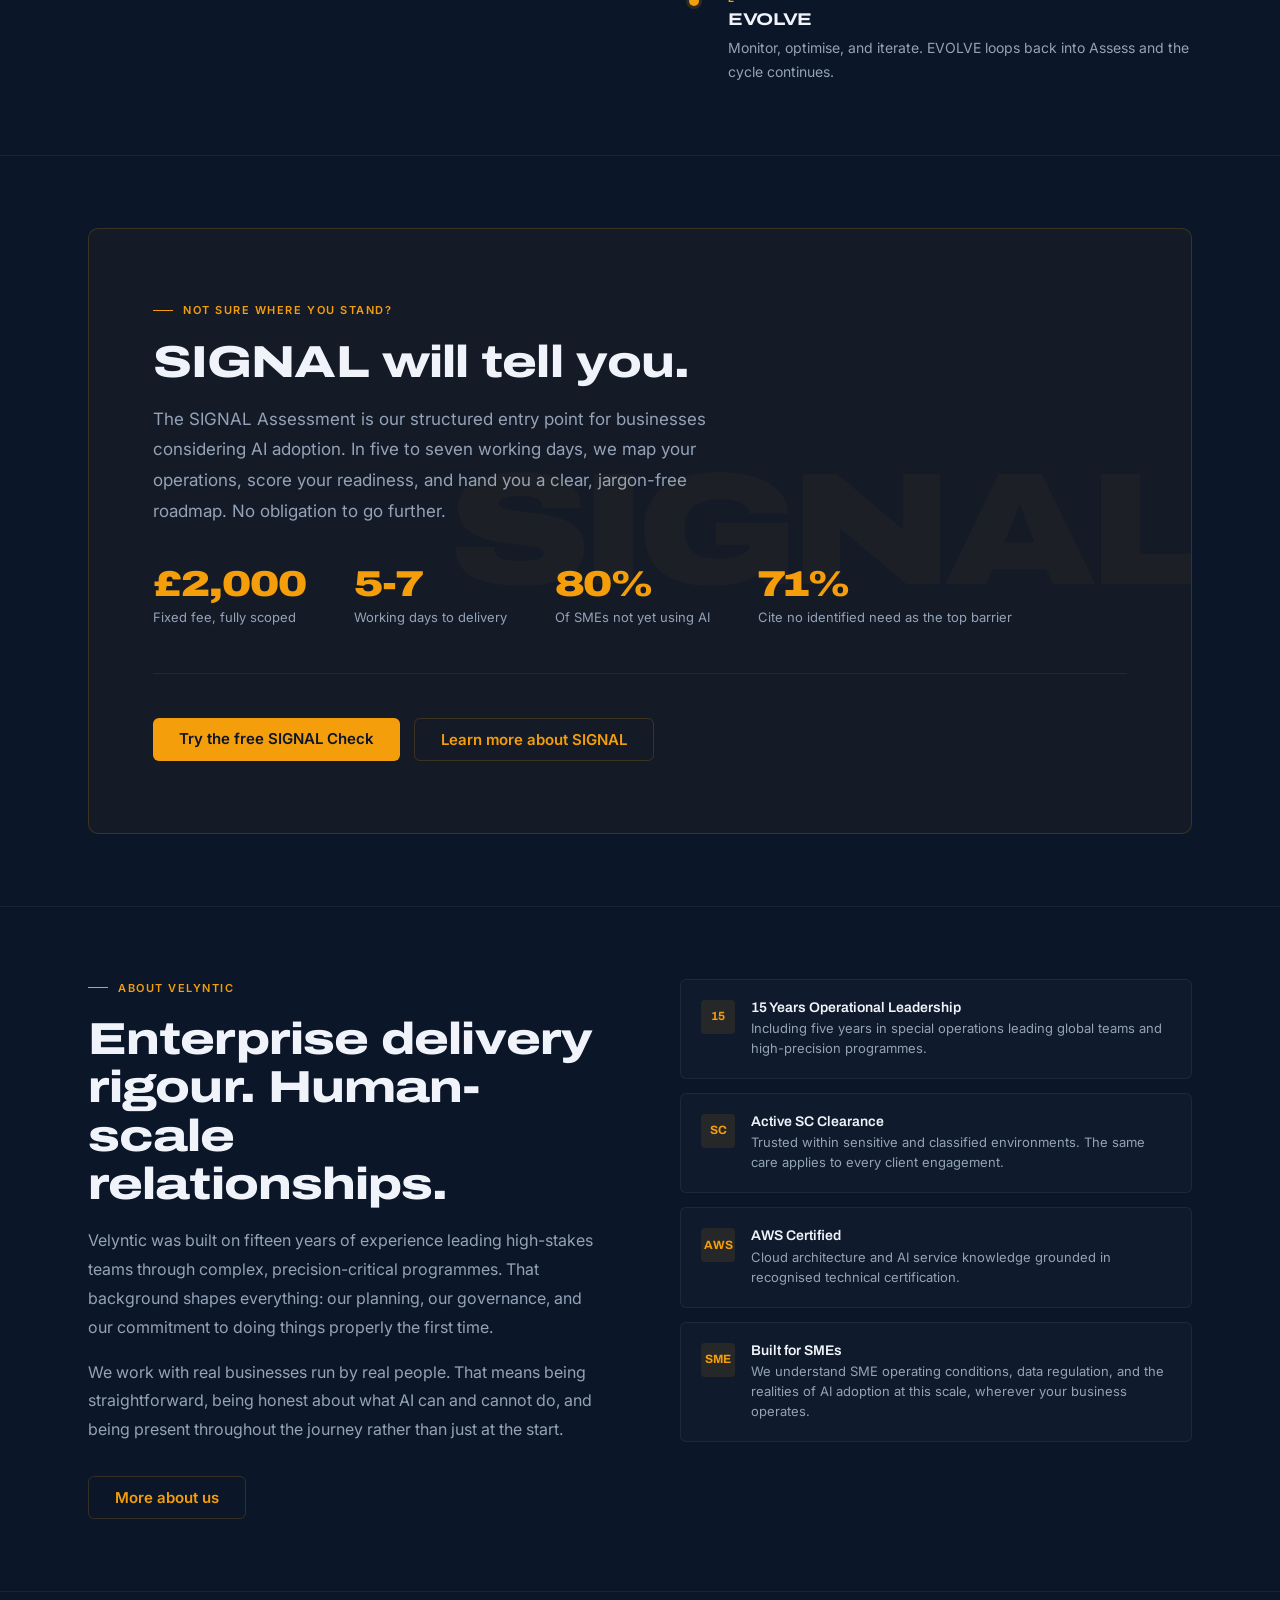
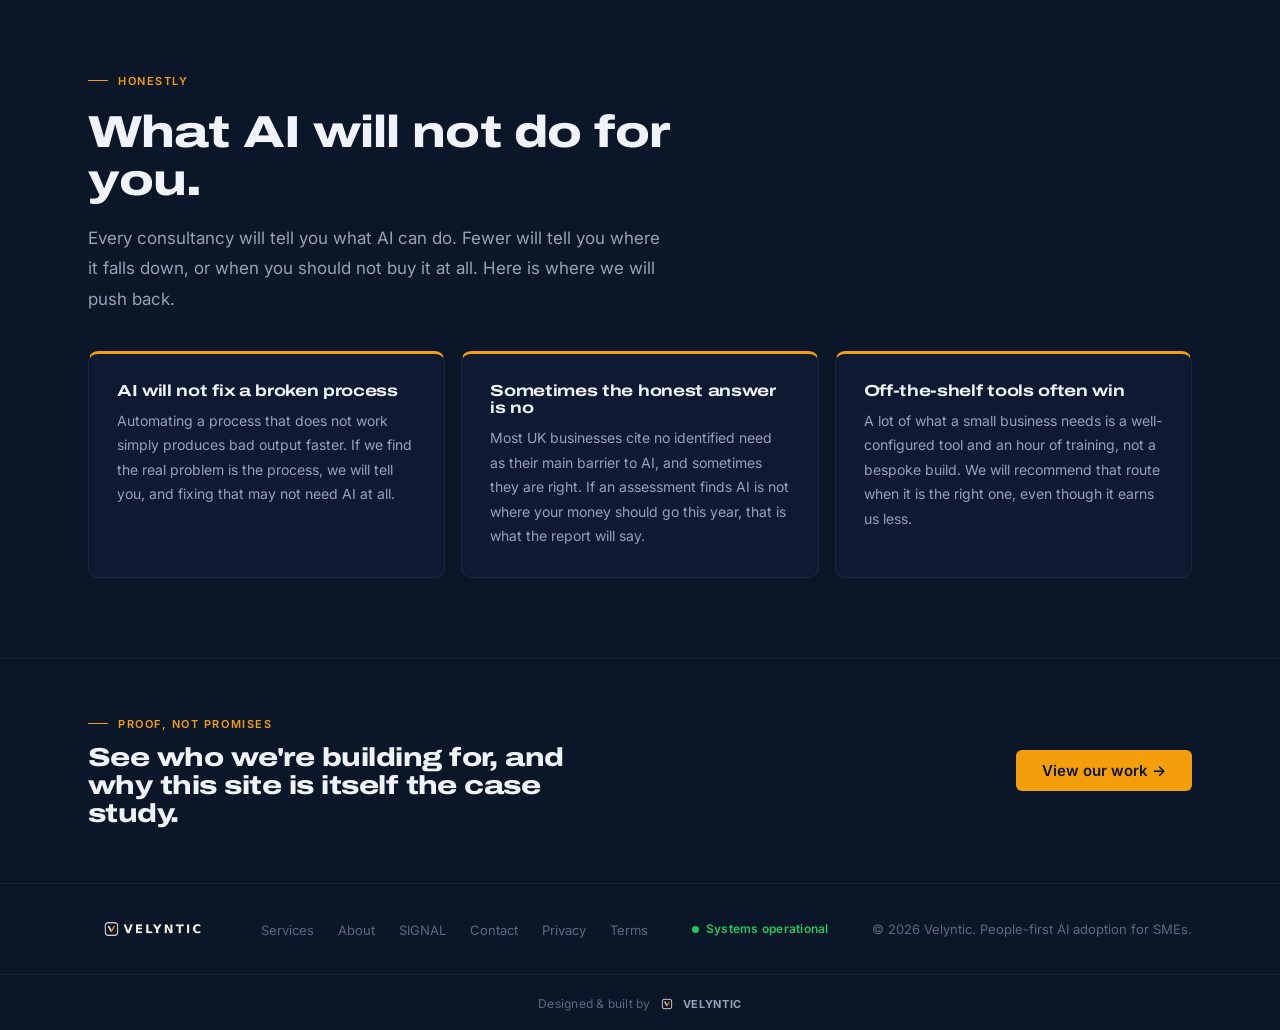
==== commit 61ae2db2: "Add files via upload" ====
--- a/index.html
+++ b/index.html
@@ -41,56 +41,13 @@
     .about-text p + p { margin-top: 16px; }
     .about-text .btn { margin-top: 32px; }
 
-    #work { padding: 100px 0; border-bottom: 1px solid var(--border-subtle); }
-    .work-header { max-width: 640px; margin-bottom: 48px; }
-    .work-grid { display: grid; grid-template-columns: repeat(3,1fr); gap: 20px; }
-    .work-card {
-      border: 1px solid var(--border-subtle); border-radius: var(--radius-lg); padding: 28px;
-      background: var(--navy-card); transition: border-color 0.2s, background 0.2s; position: relative; overflow: hidden;
-    }
-    .work-card:hover { border-color: var(--border-amber); background: rgba(17,31,56,0.9); }
-    .work-status {
-      display: inline-flex; align-items: center; gap: 6px; font-size: 10px; font-weight: 700;
-      letter-spacing: 0.08em; text-transform: uppercase; color: var(--green);
-      background: rgba(34,197,94,0.1); border: 1px solid rgba(34,197,94,0.25);
-      padding: 3px 9px; border-radius: 3px; margin-bottom: 16px;
-    }
-    .work-status::before { content: ''; width: 6px; height: 6px; border-radius: 50%; background: var(--green); }
-    .work-card h3 { font-size: 18px; font-weight: 700; font-stretch: expanded; margin-bottom: 8px; }
-    .work-card .work-scope { font-size: 12px; color: var(--text-dim); letter-spacing: 0.02em; margin-bottom: 14px; }
-    .work-card a.work-link { font-size: 13px; color: var(--amber); text-decoration: none; display: inline-flex; align-items: center; gap: 6px; }
-    .work-card a.work-link:hover { text-decoration: underline; }
-
-    #testimonials { padding: 72px 0; border-bottom: 1px solid var(--border-subtle); }
-    .testimonial-header { max-width: 640px; margin-bottom: 48px; }
-    .testimonial-grid { display: grid; grid-template-columns: 1fr 1fr; gap: 24px; }
-    .testimonial-card {
-      border: 1px solid var(--border-subtle); border-radius: var(--radius-lg); padding: 32px;
-      background: rgba(255,255,255,0.02); position: relative;
-    }
-    .testimonial-quote-mark {
-      font-family: 'Archivo', sans-serif; font-weight: 900; font-stretch: expanded;
-      font-size: 48px; color: rgba(245,158,11,0.25); line-height: 1; margin-bottom: 8px;
-    }
-    .testimonial-card p.t-body { font-size: 15px; color: var(--text-primary); line-height: 1.75; margin-bottom: 22px; }
-    .testimonial-attrib { display: flex; align-items: center; gap: 12px; }
-    .testimonial-avatar {
-      width: 38px; height: 38px; border-radius: 50%; background: rgba(245,158,11,0.12);
-      border: 1px solid rgba(245,158,11,0.3); display: flex; align-items: center; justify-content: center;
-      font-family: 'Archivo', sans-serif; font-weight: 800; font-stretch: expanded; font-size: 14px; color: var(--amber); flex-shrink: 0;
-    }
-    .testimonial-attrib h4 { font-size: 14px; font-weight: 600; font-stretch: normal; letter-spacing: 0; margin-bottom: 2px; }
-    .testimonial-attrib span { font-size: 12.5px; color: var(--text-dim); }
-
-    @media (max-width: 1024px) { .services-grid { grid-template-columns: repeat(2,1fr); } .work-grid { grid-template-columns: 1fr; } }
+    @media (max-width: 1024px) { .services-grid { grid-template-columns: repeat(2,1fr); } }
     @media (max-width: 768px) {
       #hero { padding: 80px 0 60px; }
       #honesty > .container > div:last-child { grid-template-columns: 1fr !important; }
       .services-header { grid-template-columns: 1fr; gap: 0; margin-bottom: 36px; }
       .services-grid { grid-template-columns: 1fr; }
       .addee-layout, .about-layout { grid-template-columns: 1fr; gap: 48px; }
-      .testimonial-grid { grid-template-columns: 1fr; }
-      #honesty > .container > div:last-child { grid-template-columns: 1fr !important; }
     }
   </style>
 </head>
@@ -104,6 +61,9 @@
     <nav aria-label="Main navigation">
       <ul class="nav-links">
         <li><a href="services.html">Services</a></li>
+        <li><a href="approach.html">Approach</a></li>
+        <li><a href="framework.html">Framework</a></li>
+        <li><a href="work.html">Work</a></li>
         <li><a href="about.html">About</a></li>
         <li><a href="signal.html">SIGNAL</a></li>
         <li><a href="contact.html" class="nav-cta">Get in touch</a></li>
@@ -116,6 +76,9 @@
 </header>
 <nav class="nav-drawer" id="navDrawer" aria-label="Mobile navigation">
   <a href="services.html">Services</a>
+  <a href="approach.html">Approach</a>
+  <a href="framework.html">Framework</a>
+  <a href="work.html">Work</a>
   <a href="about.html">About</a>
   <a href="signal.html">SIGNAL</a>
   <a href="contact.html">Get in touch</a>
@@ -196,7 +159,7 @@
             <div class="svc-price-value">£500 to £1,500</div>
             <div class="svc-price-note">Fixed-scope build. Delivered in 5 to 10 working days.</div>
           </div>
-          <a href="web-design-intake.html" class="btn btn-amber" style="margin-top:18px;font-size:13px;padding:10px 18px;">Start your project &rarr;</a>
+          <a href="contact.html?service=starter-web-presence" class="btn btn-amber" style="margin-top:18px;font-size:13px;padding:10px 18px;">Start your project &rarr;</a>
         </div>
         <div class="svc-card">
           <div class="svc-type">Web Builds</div>
@@ -207,34 +170,34 @@
             <div class="svc-price-value">£4,500 to £12,000</div>
             <div class="svc-price-note">Scoped per project. Includes one month post-launch support.</div>
           </div>
-          <a href="web-design-intake.html" class="btn btn-amber" style="margin-top:18px;font-size:13px;padding:10px 18px;">Start your project &rarr;</a>
+          <a href="contact.html?service=ai-web-build" class="btn btn-amber" style="margin-top:18px;font-size:13px;padding:10px 18px;">Start your project &rarr;</a>
         </div>
         <div class="svc-card">
           <div class="svc-type">Brand</div>
           <h3>Brand Foundation</h3>
           <p>Logo, colour palette, typography, tone of voice, and brand guidelines. Everything you need to show up consistently and credibly before a customer ever speaks to you.</p>
           <div class="svc-price">
-            <div class="svc-price-value">From £1,500</div>
+            <div class="svc-price-value">From £800</div>
             <div class="svc-price-note">Scoped to your requirements.</div>
           </div>
-          <a href="brand-foundation-intake.html" class="btn btn-amber" style="margin-top:18px;font-size:13px;padding:10px 18px;">Start your project &rarr;</a>
+          <a href="contact.html?service=brand-foundation" class="btn btn-amber" style="margin-top:18px;font-size:13px;padding:10px 18px;">Start your project &rarr;</a>
         </div>
         <div class="svc-card">
           <div class="svc-type">Consultancy</div>
           <h3>AI Consultancy</h3>
           <p>Strategic and operational AI guidance tailored to your business. Automation design, tool selection, prompt engineering, and hands-on support from someone who understands delivery.</p>
           <div class="svc-price">
-            <div class="svc-price-value">£850 to £1,250 <span style="font-weight:400;font-size:14px">/day</span></div>
+            <div class="svc-price-value">£550 to £850 <span style="font-weight:400;font-size:14px">/day</span></div>
             <div class="svc-price-note">Day rate. Project scoping available on request.</div>
           </div>
           <a href="contact.html?service=ai-consultancy" class="btn btn-amber" style="margin-top:18px;font-size:13px;padding:10px 18px;">Discuss your needs &rarr;</a>
         </div>
         <div class="svc-card">
           <div class="svc-type">Retained</div>
-          <h3>Evolve Partnership</h3>
+          <h3>EVOLVE Partnership</h3>
           <p>Ongoing AI support, optimisation, and iteration. A monthly retained relationship that keeps your AI investment working harder as your business grows.</p>
           <div class="svc-price">
-            <div class="svc-price-value">From £750 <span style="font-weight:400;font-size:14px">/month</span></div>
+            <div class="svc-price-value">From £450 <span style="font-weight:400;font-size:14px">/month</span></div>
             <div class="svc-price-note">Rolling monthly retainer. No minimum term.</div>
           </div>
           <a href="contact.html?service=evolve-partnership" class="btn btn-amber" style="margin-top:18px;font-size:13px;padding:10px 18px;">Talk about a retainer &rarr;</a>
@@ -251,9 +214,9 @@
         <div class="addee-intro">
           <div class="section-label">Our framework</div>
           <h2 class="section-title">ADDEE: built for the long run</h2>
-          <p>Most AI engagements have a clear beginning and an abrupt end. ADDEE is designed differently. Every stage feeds into the next, and Evolve loops back into Assess, creating a continuous improvement cycle rather than a one-time intervention.</p>
+          <p>Most AI engagements have a clear beginning and an abrupt end. ADDEE is designed differently. Every stage feeds into the next, and EVOLVE loops back into Assess, creating a continuous improvement cycle rather than a one-time intervention.</p>
           <p>This is how we protect your investment, keep your AI relevant, and maintain a genuine partnership with your business over time.</p>
-          <a href="about.html#addee" class="btn btn-outline">See the full framework</a>
+          <a href="framework.html" class="btn btn-outline">See the full framework</a>
         </div>
         <div class="addee-stages">
           <div class="stage-row">
@@ -292,8 +255,8 @@
             <div class="stage-line-col"><div class="stage-node"></div><div class="stage-connector"></div></div>
             <div class="stage-body">
               <div class="stage-letter">E</div>
-              <h4>Evolve</h4>
-              <p>Monitor, optimise, and iterate. Evolve loops back into Assess and the cycle continues.</p>
+              <h4>EVOLVE</h4>
+              <p>Monitor, optimise, and iterate. EVOLVE loops back into Assess and the cycle continues.</p>
             </div>
           </div>
         </div>
@@ -355,57 +318,6 @@
     </div>
   </section>
 
-  <!-- PROOF / CASE STUDY -->
-  <section id="work">
-    <div class="container">
-      <div class="work-header">
-        <div class="section-label">Proof</div>
-        <h2 class="section-title">Ask to see working systems, not slide decks.</h2>
-        <p class="section-body">It is fair to ask what we have actually built before you spend anything. So here is the honest answer, and you are already looking at it.</p>
-      </div>
-
-      <!-- Live implementation box -->
-      <div style="background:rgba(255,255,255,0.02);border:1px solid var(--border-amber);border-radius:var(--radius-lg);padding:32px;margin-bottom:40px;">
-        <div class="work-status" style="background:rgba(34,197,94,0.1);border-color:rgba(34,197,94,0.25);color:var(--green);"><span style="width:6px;height:6px;border-radius:50%;background:var(--green);display:inline-block;margin-right:6px;box-shadow:0 0 0 0 rgba(34,197,94,0.5);animation:fsPulse 2s infinite;"></span>Live implementation</div>
-        <h3 style="font-size:22px;font-weight:800;font-stretch:expanded;margin:16px 0 12px;">The site you are reading is the case study.</h3>
-        <p style="font-size:15px;color:var(--text-muted);line-height:1.8;max-width:680px;">Velyntic's website is not a brochure built on a template. It is a custom Next.js application with a governed AI feature running live in production. The SIGNAL check above scores your answers, calls a language model through a secured server route, and returns a written interpretation. The key never touches your browser, the endpoint is rate limited, and if the model is unavailable the page degrades gracefully rather than breaking.</p>
-        <div style="display:flex;gap:32px;flex-wrap:wrap;margin-top:24px;padding-top:20px;border-top:1px solid var(--border-subtle);font-size:13px;color:var(--text-muted);">
-          <span style="display:flex;align-items:center;gap:6px;"><span style="color:var(--green);">&#10003;</span> Custom Next.js build, no page builder</span>
-          <span style="display:flex;align-items:center;gap:6px;"><span style="color:var(--green);">&#10003;</span> Live, governed AI feature in production</span>
-          <span style="display:flex;align-items:center;gap:6px;"><span style="color:var(--green);">&#10003;</span> Secured server route, rate limited by default</span>
-          <span style="display:flex;align-items:center;gap:6px;"><span style="color:var(--green);">&#10003;</span> Graceful degradation when the model is unavailable</span>
-        </div>
-        <p style="margin-top:16px;font-size:13px;color:var(--text-dim);display:flex;align-items:center;gap:6px;"><span style="color:var(--amber);">&rarr;</span> Client case studies are in delivery now and will be published here as they complete.</p>
-      </div>
-
-      <!-- Client cards with green delivered dots -->
-      <div class="work-header" style="margin-top:40px;">
-        <h3 class="section-title" style="font-size:clamp(22px,3vw,32px);">Who we are building for.</h3>
-        <p class="section-body">Real businesses, real work, in delivery now.</p>
-      </div>
-      <div class="work-grid">
-        <div class="work-card">
-          <div class="work-status" style="background:rgba(34,197,94,0.1);border-color:rgba(34,197,94,0.25);color:var(--green);"><span style="width:6px;height:6px;border-radius:50%;background:var(--green);display:inline-block;margin-right:4px;"></span>Delivered</div>
-          <h3>Mathias Auto Locksmith</h3>
-          <div class="work-scope">Web Design</div>
-          <a class="work-link" href="https://mathiasautolocksmith.co.uk" target="_blank" rel="noopener">mathiasautolocksmith.co.uk &rarr;</a>
-        </div>
-        <div class="work-card">
-          <div class="work-status" style="background:rgba(34,197,94,0.1);border-color:rgba(34,197,94,0.25);color:var(--green);"><span style="width:6px;height:6px;border-radius:50%;background:var(--green);display:inline-block;margin-right:4px;"></span>Delivered</div>
-          <h3>Coates Construction</h3>
-          <div class="work-scope">Brand Foundation &amp; Web Design</div>
-          <a class="work-link" href="https://coates-construction.co.uk" target="_blank" rel="noopener">coates-construction.co.uk &rarr;</a>
-        </div>
-        <div class="work-card">
-          <div class="work-status" style="background:rgba(34,197,94,0.1);border-color:rgba(34,197,94,0.25);color:var(--green);"><span style="width:6px;height:6px;border-radius:50%;background:var(--green);display:inline-block;margin-right:4px;"></span>Delivered</div>
-          <h3>LCW Heating</h3>
-          <div class="work-scope">Web Design</div>
-          <a class="work-link" href="https://lcwheating.co.uk" target="_blank" rel="noopener">lcwheating.co.uk &rarr;</a>
-        </div>
-      </div>
-    </div>
-  </section>
-
   <!-- WHAT AI WILL NOT DO -->
   <section id="honesty" style="padding:80px 0;border-bottom:1px solid var(--border-subtle);">
     <div class="container">
@@ -429,39 +341,15 @@
     </div>
   </section>
 
-  <!-- TESTIMONIALS -->
-  <section id="testimonials">
-    <div class="container">
-      <div class="testimonial-header">
-        <div class="section-label">What clients say</div>
-        <h2 class="section-title">Straight from the people we've built for</h2>
-      </div>
-      <div class="testimonial-grid">
-        <div class="testimonial-card">
-          <div class="testimonial-quote-mark">&ldquo;</div>
-          <p class="t-body">I contacted Velyntic for a website for my business. I was very impressed with the service I received from start to finish. They were very professional and I had regular updates during the build. I would highly recommend them.</p>
-          <div class="testimonial-attrib">
-            <div class="testimonial-avatar">GM</div>
-            <div><h4>Gareth Mathias</h4><span>Mathias Auto Locksmith</span></div>
-          </div>
-        </div>
-        <div class="testimonial-card">
-          <div class="testimonial-quote-mark">&ldquo;</div>
-          <p class="t-body">Michael kept me involved throughout the entire process, listened to everything I wanted, and made sure the website was exactly right. I can't recommend Velyntic highly enough.</p>
-          <div class="testimonial-attrib">
-            <div class="testimonial-avatar">L</div>
-            <div><h4>Luke</h4><span>LCW Heating</span></div>
-          </div>
-        </div>
-        <div class="testimonial-card">
-          <div class="testimonial-quote-mark">&ldquo;</div>
-          <p class="t-body">Michael built a website for my construction business, all very straight forward, nothing was a problem with changing and adding bits to it, turned out perfect, would definitely recommend Velyntic to anyone, five star review.</p>
-          <div class="testimonial-attrib">
-            <div class="testimonial-avatar">NC</div>
-            <div><h4>Neil Coates</h4><span>Coates Construction</span></div>
-          </div>
-        </div>
-      </div>
+
+  <!-- WORK TEASER -->
+  <section style="padding:56px 0;">
+    <div class="container" style="display:flex;align-items:center;justify-content:space-between;flex-wrap:wrap;gap:20px;">
+      <div>
+        <div class="section-label" style="margin-bottom:10px;">Proof, not promises</div>
+        <h2 style="font-size:clamp(20px,2.4vw,26px);font-weight:800;font-stretch:expanded;max-width:520px;">See who we're building for, and why this site is itself the case study.</h2>
+      </div>
+      <a href="work.html" class="btn btn-amber">View our work &rarr;</a>
     </div>
   </section>
 
@@ -478,7 +366,7 @@
       <li><a href="privacy.html">Privacy</a></li>
       <li><a href="terms.html">Terms</a></li>
     </ul>
-    <span class="footer-status"><span class="fs-dot"></span>Systems Operational</span>
+    <span class="footer-status"><span class="fs-dot"></span>Systems operational</span>
     <p class="footer-copy">&copy; 2026 Velyntic. People-first AI adoption for SMEs.</p>
   </div>
   <div class="footer-credit">
--- a/css/styles.css
+++ b/css/styles.css
@@ -527,3 +527,29 @@
 .wiz-thankyou {
   padding: 32px 0 8px;
 }
+
+/* ============================================================
+   LIVE / DELIVERED STATUS BADGES
+   Consistent green badge style used for "Live implementation"
+   and "Delivered" tags — vivid, pulsing dot, bold caps.
+   ============================================================ */
+.badge-live {
+  display: inline-flex; align-items: center; gap: 7px;
+  font-size: 10px; font-weight: 700; letter-spacing: 0.09em; text-transform: uppercase;
+  color: #4ADE80;
+  background: rgba(34,197,94,0.12);
+  border: 1px solid rgba(74,222,128,0.4);
+  padding: 5px 11px; border-radius: 4px;
+  margin-bottom: 16px;
+}
+.badge-live-dot {
+  width: 7px; height: 7px; border-radius: 50%; background: #4ADE80; flex-shrink: 0;
+  box-shadow: 0 0 0 0 rgba(74,222,128,0.6);
+  animation: badgeLivePulse 2s infinite;
+}
+@keyframes badgeLivePulse {
+  0% { box-shadow: 0 0 0 0 rgba(74,222,128,0.6); }
+  70% { box-shadow: 0 0 0 7px rgba(74,222,128,0); }
+  100% { box-shadow: 0 0 0 0 rgba(74,222,128,0); }
+}
+@media (prefers-reduced-motion: reduce) { .badge-live-dot { animation: none; } }
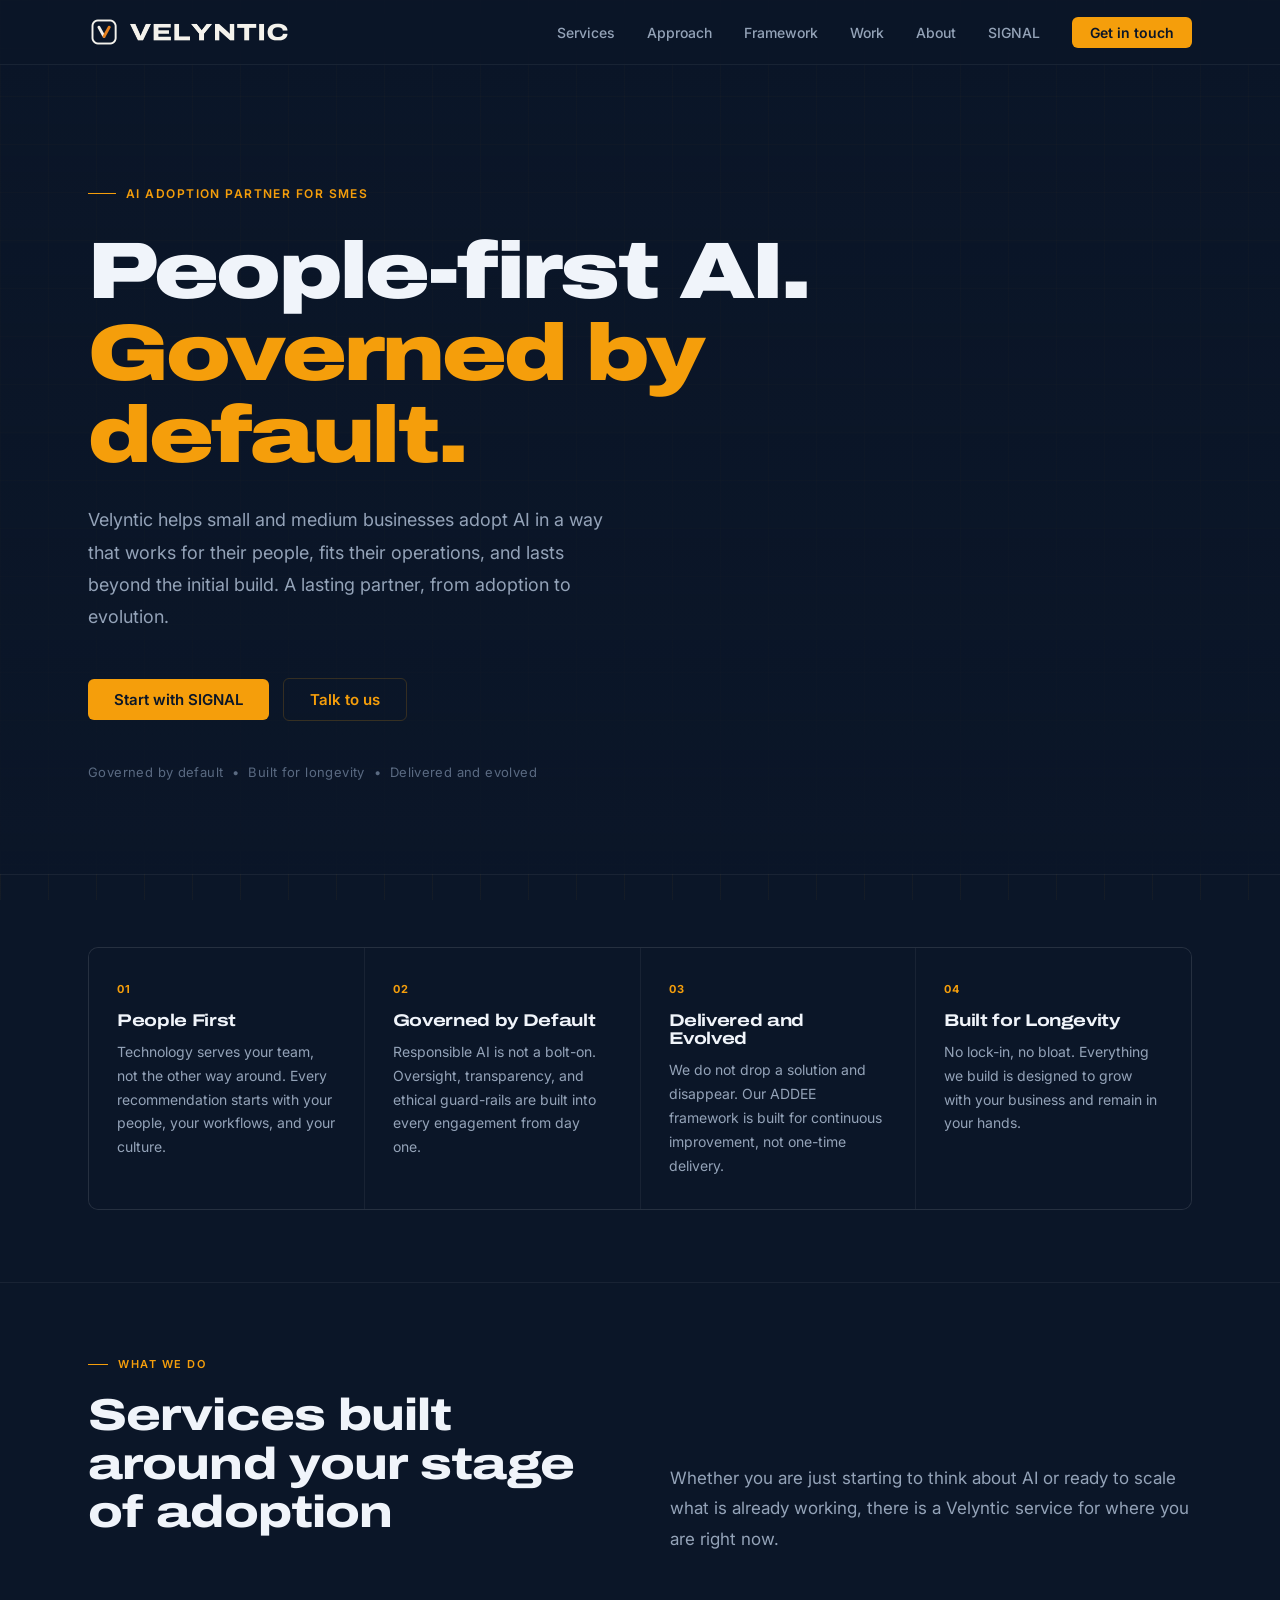
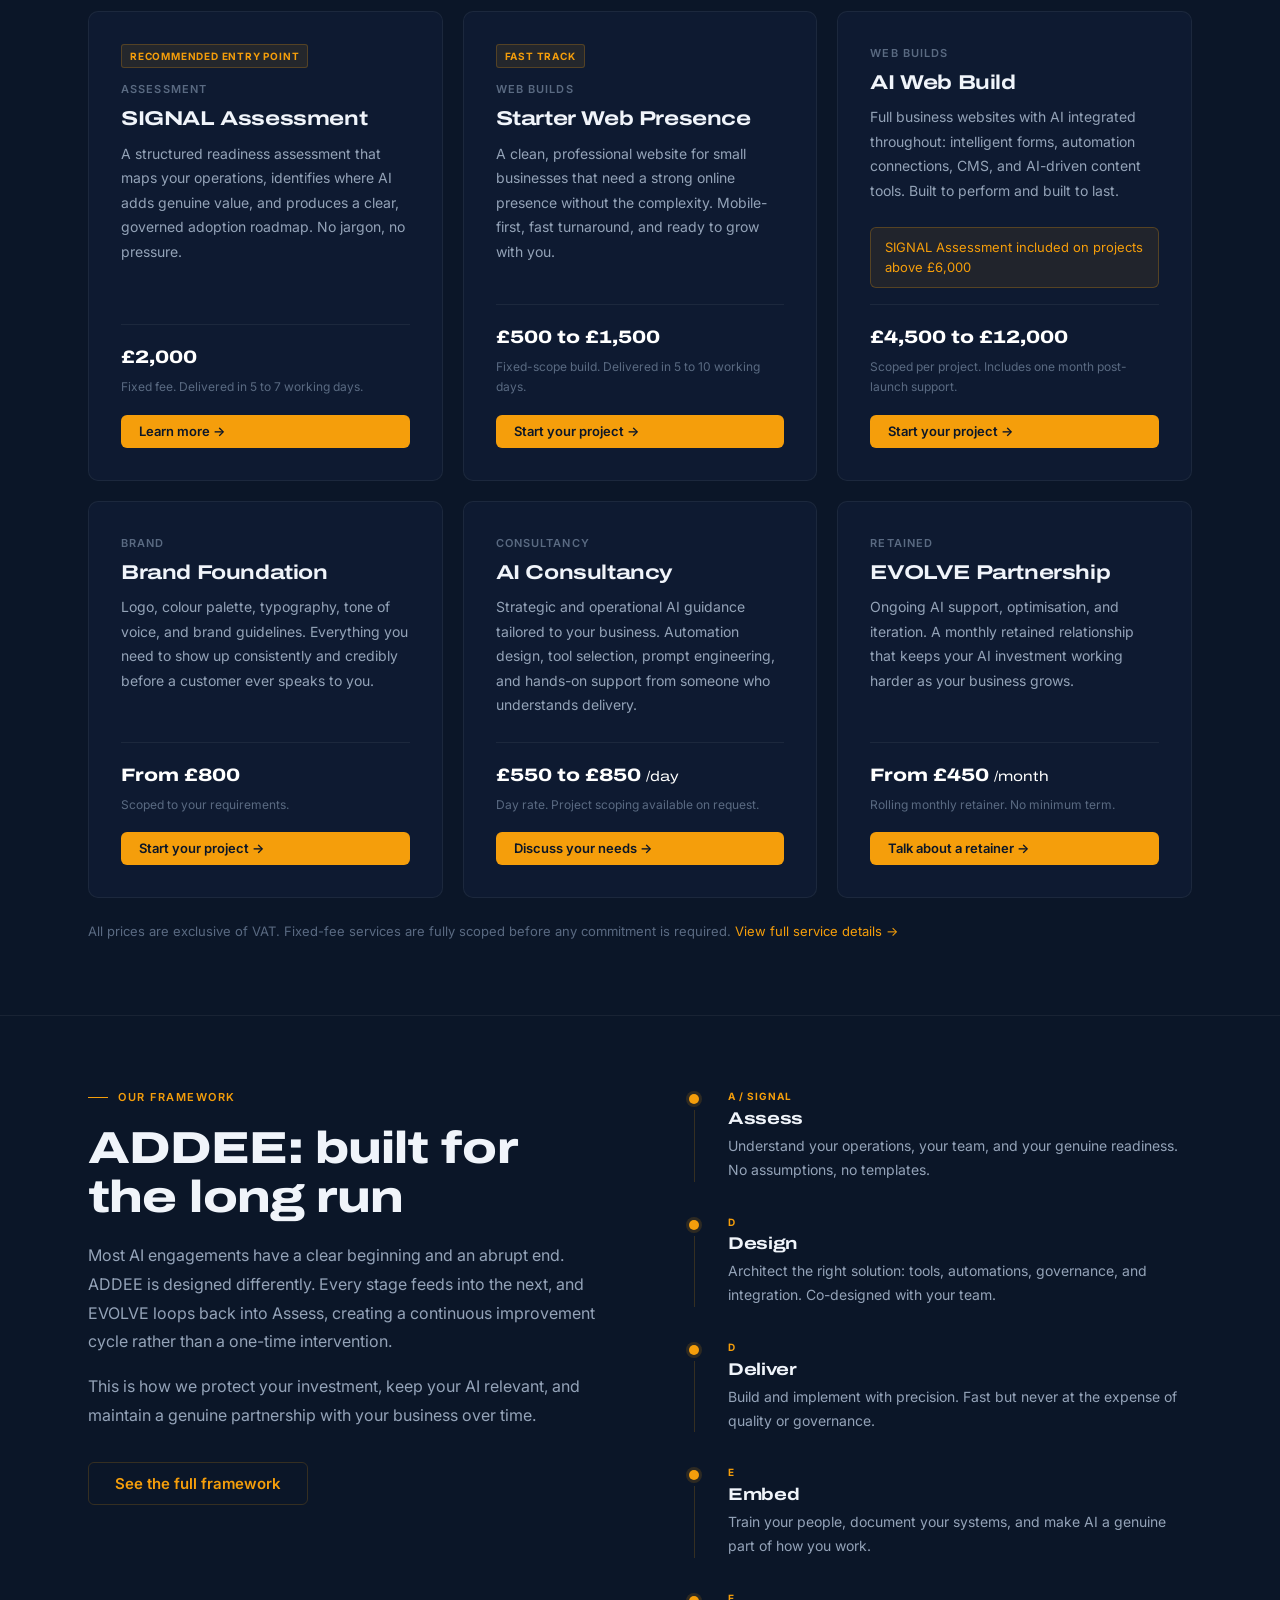
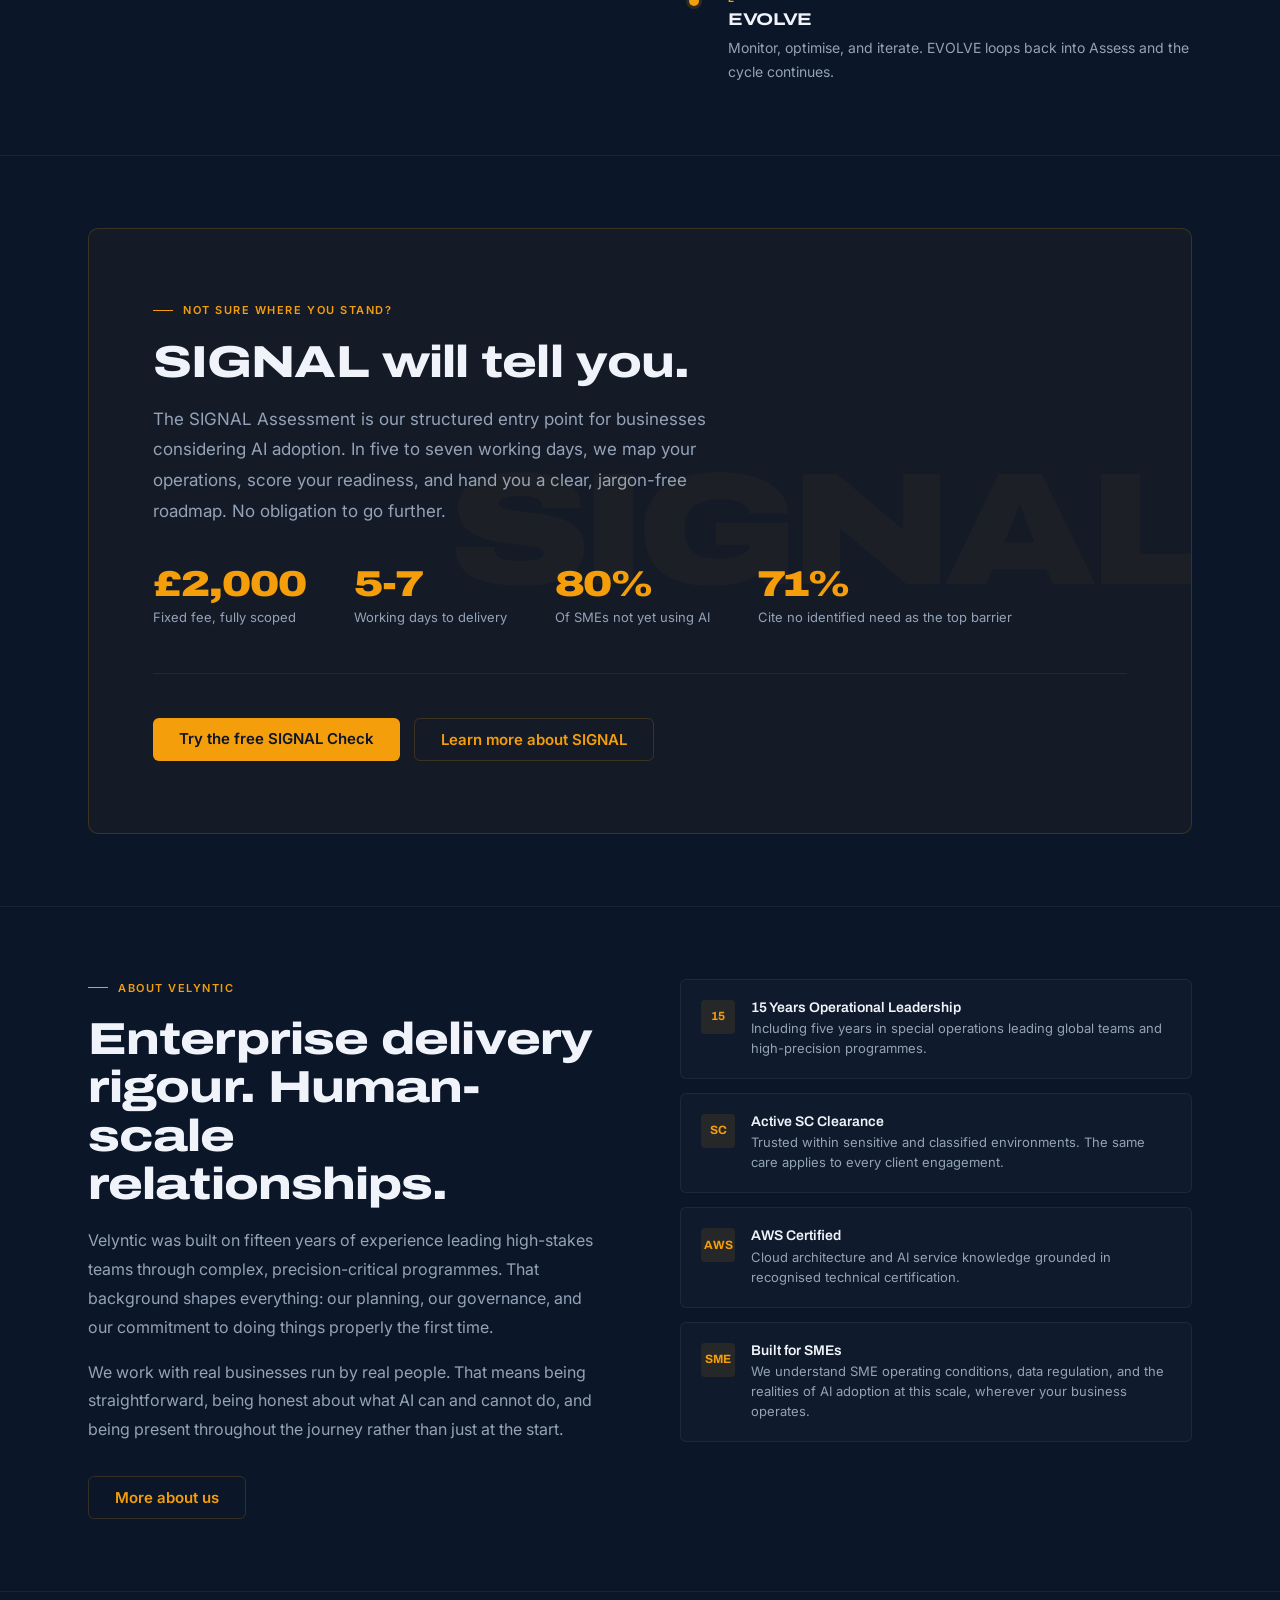
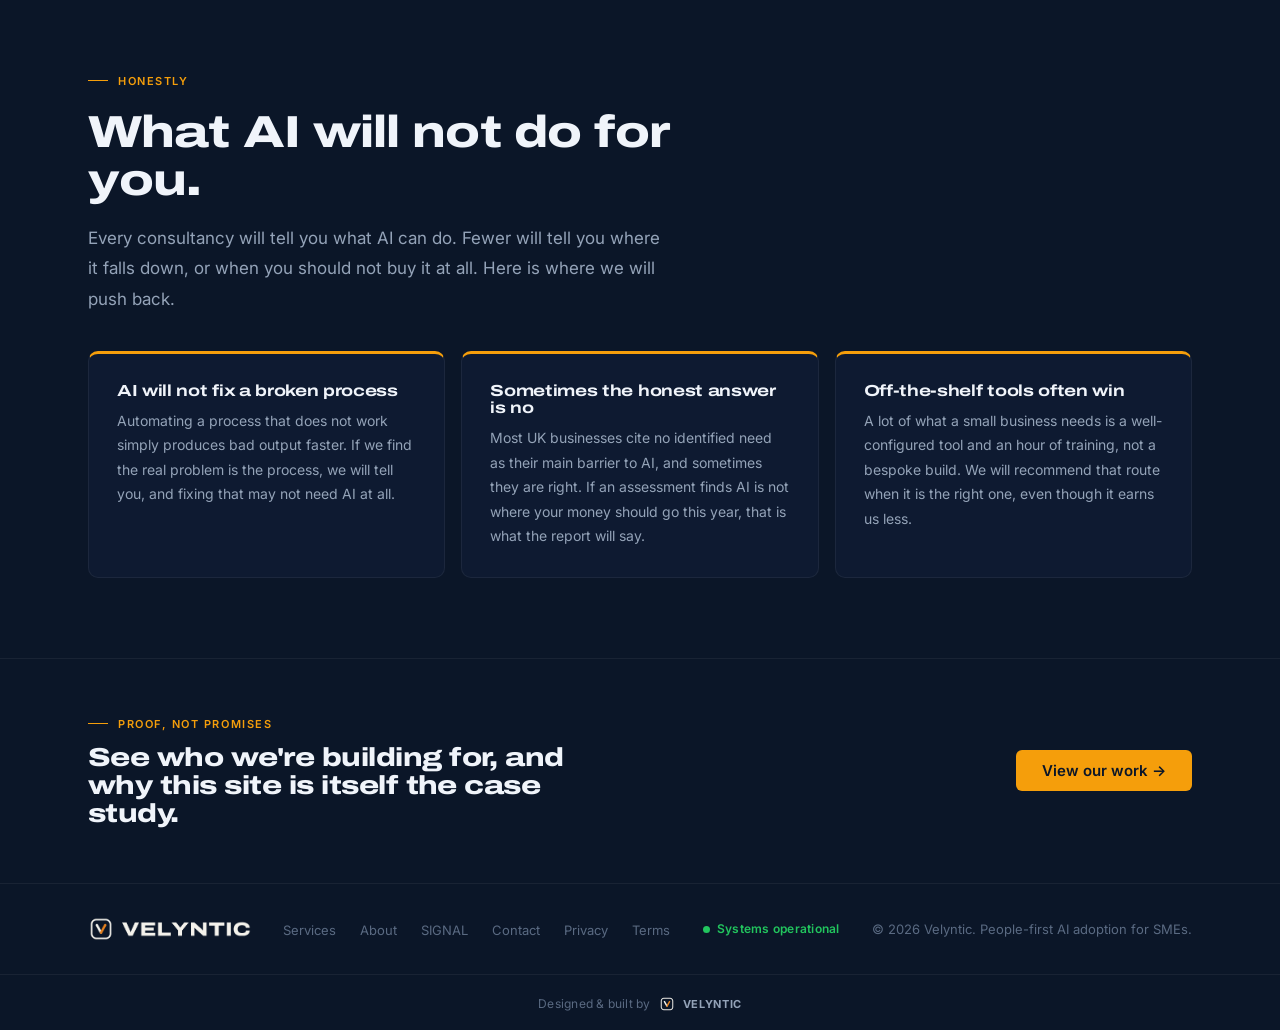
==== commit b000ad46: "Add files via upload" ====
--- a/index.html
+++ b/index.html
@@ -3,16 +3,59 @@
 <head>
   <meta charset="UTF-8">
   <meta name="viewport" content="width=device-width, initial-scale=1.0">
-  <title>Velyntic | People-First AI Adoption for SMEs</title>
-  <meta name="description" content="Velyntic helps small and medium businesses adopt AI in a way that works for their people, fits their operations, and lasts. A lasting partner, from adoption to evolution.">
+  <title>Velyntic | AI Consulting & Web Design in North Yorkshire | People-First AI for SMEs</title>
+  <meta name="description" content="Velyntic is an AI adoption consultancy and web design studio based in North Yorkshire. We help small and medium businesses adopt AI responsibly, build professional websites, and create brand identities. Serving Catterick, Richmond, Darlington, and across the UK.">
+  <meta name="keywords" content="AI consultant North Yorkshire, web design North Yorkshire, AI adoption SME, website design Catterick, web designer Richmond Yorkshire, small business AI UK, AI readiness assessment, business website design Yorkshire, AI consultancy UK, brand design North Yorkshire, SIGNAL assessment, ADDEE framework, people-first AI, governed AI adoption">
+  <meta name="robots" content="index, follow, max-image-preview:large, max-snippet:-1, max-video-preview:-1">
+  <meta name="author" content="Michael Goggs, Velyntic">
+  <meta name="geo.region" content="GB-NYK">
+  <meta name="geo.placename" content="Catterick, North Yorkshire">
+  <meta name="geo.position" content="54.3788;-1.7261">
+  <meta name="ICBM" content="54.3788, -1.7261">
+  <meta name="theme-color" content="#0B1628">
+  <link rel="canonical" href="https://velyntic.com/">
+
+  <!-- Open Graph -->
+  <meta property="og:type" content="website">
+  <meta property="og:site_name" content="Velyntic">
+  <meta property="og:title" content="Velyntic | AI Consulting & Web Design in North Yorkshire">
+  <meta property="og:description" content="People-first AI adoption and web design for SMEs. Based in North Yorkshire, serving businesses across the UK. SIGNAL readiness assessment, AI consultancy, web builds, and brand identity.">
+  <meta property="og:url" content="https://velyntic.com/">
+  <meta property="og:image" content="https://velyntic.com/assets/velyntic-og.png">
+  <meta property="og:image:width" content="1200">
+  <meta property="og:image:height" content="630">
+  <meta property="og:image:alt" content="Velyntic — People-first AI adoption and web design for SMEs">
+  <meta property="og:locale" content="en_GB">
+
+  <!-- Twitter Card -->
+  <meta name="twitter:card" content="summary_large_image">
+  <meta name="twitter:title" content="Velyntic | AI Consulting & Web Design in North Yorkshire">
+  <meta name="twitter:description" content="People-first AI adoption and web design for SMEs. Based in North Yorkshire, serving businesses across the UK.">
+  <meta name="twitter:image" content="https://velyntic.com/assets/velyntic-og.png">
+  <meta name="twitter:image:alt" content="Velyntic — People-first AI adoption and web design for SMEs">
+
   <link rel="icon" type="image/png" href="assets/velyntic-favicon.png">
   <link rel="preconnect" href="https://fonts.googleapis.com">
   <link rel="preconnect" href="https://fonts.gstatic.com" crossorigin>
   <link href="https://fonts.googleapis.com/css2?family=Archivo:wdth,wght@75,400;100,700;100,800;100,900&family=Inter:wght@300;400;500;600&display=swap" rel="stylesheet">
-  <link rel="stylesheet" href="css/styles.css">
+  <link rel="stylesheet" href="css/styles.css?v=20260729a">
   <style>
     /* HOME-SPECIFIC STYLES */
-    #hero { padding: 110px 0 90px; }
+    #hero { padding: 110px 0 90px; position: relative; overflow: hidden; }
+    .hero-video {
+      position: absolute; top: 50%; left: 50%;
+      min-width: 100%; min-height: 100%; width: auto; height: auto;
+      transform: translate(-50%, -50%); object-fit: cover;
+      z-index: 0; opacity: 0.2; pointer-events: none;
+    }
+    .hero-overlay {
+      position: absolute; inset: 0; z-index: 1;
+      background: linear-gradient(180deg,
+        rgba(11,22,40,0.55) 0%,
+        rgba(11,22,40,0.75) 50%,
+        rgba(11,22,40,0.92) 100%);
+    }
+    #hero > .container { position: relative; z-index: 2; }
     .hero-eyebrow { display: inline-flex; align-items: center; gap: 10px; font-size: 12px; font-weight: 600; letter-spacing: 0.12em; text-transform: uppercase; color: var(--amber); margin-bottom: 28px; }
     .hero-eyebrow::before { content: ''; width: 28px; height: 1px; background: var(--amber); }
     .hero-h1 { font-size: clamp(44px, 6.5vw, 80px); font-weight: 900; font-stretch: expanded; letter-spacing: -0.035em; line-height: 1.02; max-width: 820px; margin-bottom: 28px; }
@@ -42,8 +85,10 @@
     .about-text .btn { margin-top: 32px; }
 
     @media (max-width: 1024px) { .services-grid { grid-template-columns: repeat(2,1fr); } }
+    @media (prefers-reduced-motion: reduce) { .hero-video { display: none; } }
     @media (max-width: 768px) {
       #hero { padding: 80px 0 60px; }
+      .hero-video { opacity: 0.12; }
       #honesty > .container > div:last-child { grid-template-columns: 1fr !important; }
       .services-header { grid-template-columns: 1fr; gap: 0; margin-bottom: 36px; }
       .services-grid { grid-template-columns: 1fr; }
@@ -88,6 +133,10 @@
 
   <!-- HERO -->
   <section id="hero">
+    <video class="hero-video" autoplay muted loop playsinline preload="auto" aria-hidden="true">
+      <source src="assets/velyntic-hero.mp4" type="video/mp4">
+    </video>
+    <div class="hero-overlay"></div>
     <div class="container">
       <div class="hero-eyebrow">AI Adoption Partner for SMEs</div>
       <h1 class="hero-h1">People-first AI.<br><em>Governed by default.</em></h1>
@@ -378,6 +427,229 @@
   </div>
 </footer>
 
-<script src="js/main.js"></script>
+<script src="js/main.js?v=20260729a"></script>
+
+<!-- Structured Data: Organization + LocalBusiness + WebSite + BreadcrumbList -->
+<script type="application/ld+json">
+[
+  {
+    "@context": "https://schema.org",
+    "@type": ["Organization", "LocalBusiness", "ProfessionalService"],
+    "@id": "https://velyntic.com/#organization",
+    "name": "Velyntic",
+    "alternateName": "Velyntic AI & Web Design",
+    "url": "https://velyntic.com",
+    "logo": "https://velyntic.com/assets/velyntic-logo-lockup.png",
+    "image": "https://velyntic.com/assets/velyntic-og.png",
+    "description": "Velyntic is an AI adoption consultancy and web design studio based in North Yorkshire. We help small and medium businesses adopt AI responsibly, build professional websites, and create brand identities.",
+    "email": "support@velyntic.com",
+    "founder": {
+      "@type": "Person",
+      "@id": "https://velyntic.com/#founder",
+      "name": "Michael Goggs",
+      "jobTitle": "Founder",
+      "image": "https://velyntic.com/assets/michael-goggs.jpg",
+      "url": "https://velyntic.com/about.html",
+      "knowsAbout": ["Artificial Intelligence", "AI Adoption", "Web Design", "Project Management", "AI Governance", "Brand Identity", "AWS Cloud Architecture"]
+    },
+    "address": {
+      "@type": "PostalAddress",
+      "addressRegion": "North Yorkshire",
+      "addressCountry": "GB"
+    },
+    "geo": {
+      "@type": "GeoCoordinates",
+      "latitude": 54.3788,
+      "longitude": -1.7261
+    },
+    "areaServed": [
+      {
+        "@type": "GeoCircle",
+        "geoMidpoint": { "@type": "GeoCoordinates", "latitude": 54.3788, "longitude": -1.7261 },
+        "geoRadius": "80000"
+      },
+      {
+        "@type": "Country",
+        "name": "United Kingdom"
+      }
+    ],
+    "serviceArea": {
+      "@type": "AdministrativeArea",
+      "name": "United Kingdom"
+    },
+    "priceRange": "£500 - £12,000",
+    "currenciesAccepted": "GBP",
+    "paymentAccepted": "Bank Transfer, Invoice",
+    "openingHoursSpecification": {
+      "@type": "OpeningHoursSpecification",
+      "dayOfWeek": ["Monday", "Tuesday", "Wednesday", "Thursday", "Friday"],
+      "opens": "09:00",
+      "closes": "17:30"
+    },
+    "slogan": "People-first AI. Governed by default.",
+    "knowsAbout": ["Artificial Intelligence", "AI Adoption for SMEs", "Web Design", "Web Development", "Brand Identity", "AI Governance", "AI Readiness Assessment", "Digital Transformation"],
+    "hasOfferCatalog": {
+      "@type": "OfferCatalog",
+      "name": "Velyntic Services",
+      "itemListElement": [
+        {
+          "@type": "Offer",
+          "itemOffered": {
+            "@type": "Service",
+            "name": "SIGNAL AI Readiness Assessment",
+            "description": "A structured AI readiness assessment that maps your operations, identifies where AI adds genuine value, and produces a governed adoption roadmap.",
+            "url": "https://velyntic.com/signal.html",
+            "provider": { "@id": "https://velyntic.com/#organization" }
+          },
+          "price": "2000",
+          "priceCurrency": "GBP",
+          "priceSpecification": {
+            "@type": "UnitPriceSpecification",
+            "price": "2000",
+            "priceCurrency": "GBP",
+            "unitText": "fixed fee"
+          }
+        },
+        {
+          "@type": "Offer",
+          "itemOffered": {
+            "@type": "Service",
+            "name": "Starter Web Presence",
+            "description": "A clean, professional website for small businesses that need a strong online presence. Mobile-first, fast turnaround, delivered in 5-10 working days.",
+            "url": "https://velyntic.com/services.html#starter-web",
+            "provider": { "@id": "https://velyntic.com/#organization" }
+          },
+          "priceSpecification": {
+            "@type": "UnitPriceSpecification",
+            "minPrice": "500",
+            "maxPrice": "1500",
+            "priceCurrency": "GBP",
+            "unitText": "fixed scope"
+          }
+        },
+        {
+          "@type": "Offer",
+          "itemOffered": {
+            "@type": "Service",
+            "name": "AI Web Build",
+            "description": "Full business websites with AI integrated throughout: intelligent forms, automation connections, CMS, and AI-driven content tools.",
+            "url": "https://velyntic.com/services.html#ai-web-build",
+            "provider": { "@id": "https://velyntic.com/#organization" }
+          },
+          "priceSpecification": {
+            "@type": "UnitPriceSpecification",
+            "minPrice": "4500",
+            "maxPrice": "12000",
+            "priceCurrency": "GBP",
+            "unitText": "per project"
+          }
+        },
+        {
+          "@type": "Offer",
+          "itemOffered": {
+            "@type": "Service",
+            "name": "Brand Foundation",
+            "description": "Logo, colour palette, typography, tone of voice, and brand guidelines. Everything you need to show up consistently and credibly.",
+            "url": "https://velyntic.com/services.html#brand-foundation",
+            "provider": { "@id": "https://velyntic.com/#organization" }
+          },
+          "priceSpecification": {
+            "@type": "UnitPriceSpecification",
+            "price": "800",
+            "priceCurrency": "GBP",
+            "unitText": "from"
+          }
+        },
+        {
+          "@type": "Offer",
+          "itemOffered": {
+            "@type": "Service",
+            "name": "AI Consultancy",
+            "description": "Strategic and operational AI guidance: automation design, tool selection, prompt engineering, and hands-on support.",
+            "url": "https://velyntic.com/services.html#ai-consultancy",
+            "provider": { "@id": "https://velyntic.com/#organization" }
+          },
+          "priceSpecification": {
+            "@type": "UnitPriceSpecification",
+            "minPrice": "550",
+            "maxPrice": "850",
+            "priceCurrency": "GBP",
+            "unitText": "per day"
+          }
+        },
+        {
+          "@type": "Offer",
+          "itemOffered": {
+            "@type": "Service",
+            "name": "EVOLVE Partnership",
+            "description": "Ongoing AI support, optimisation, and iteration. A monthly retained relationship that keeps your AI investment working harder.",
+            "url": "https://velyntic.com/services.html#evolve-partnership",
+            "provider": { "@id": "https://velyntic.com/#organization" }
+          },
+          "priceSpecification": {
+            "@type": "UnitPriceSpecification",
+            "price": "450",
+            "priceCurrency": "GBP",
+            "unitText": "per month, from"
+          }
+        }
+      ]
+    },
+    "aggregateRating": {
+      "@type": "AggregateRating",
+      "ratingValue": "5",
+      "reviewCount": "3",
+      "bestRating": "5",
+      "worstRating": "1"
+    },
+    "review": [
+      {
+        "@type": "Review",
+        "author": { "@type": "Person", "name": "Gareth Mathias" },
+        "reviewBody": "I contacted Velyntic for a website for my business. I was very impressed with the service I received from start to finish. They were very professional and I had regular updates during the build. I would highly recommend them.",
+        "reviewRating": { "@type": "Rating", "ratingValue": "5", "bestRating": "5" },
+        "itemReviewed": { "@id": "https://velyntic.com/#organization" }
+      },
+      {
+        "@type": "Review",
+        "author": { "@type": "Person", "name": "Luke" },
+        "reviewBody": "Michael kept me involved throughout the entire process, listened to everything I wanted, and made sure the website was exactly right. I can't recommend Velyntic highly enough.",
+        "reviewRating": { "@type": "Rating", "ratingValue": "5", "bestRating": "5" },
+        "itemReviewed": { "@id": "https://velyntic.com/#organization" }
+      },
+      {
+        "@type": "Review",
+        "author": { "@type": "Person", "name": "Neil Coates" },
+        "reviewBody": "Michael built a website for my construction business, all very straight forward, nothing was a problem with changing and adding bits to it, turned out perfect, would definitely recommend Velyntic to anyone, five star review.",
+        "reviewRating": { "@type": "Rating", "ratingValue": "5", "bestRating": "5" },
+        "itemReviewed": { "@id": "https://velyntic.com/#organization" }
+      }
+    ],
+    "sameAs": []
+  },
+  {
+    "@context": "https://schema.org",
+    "@type": "WebSite",
+    "@id": "https://velyntic.com/#website",
+    "name": "Velyntic",
+    "url": "https://velyntic.com",
+    "description": "People-first AI adoption and web design for SMEs. Based in North Yorkshire, UK.",
+    "publisher": { "@id": "https://velyntic.com/#organization" },
+    "inLanguage": "en-GB"
+  },
+  {
+    "@context": "https://schema.org",
+    "@type": "BreadcrumbList",
+    "itemListElement": [
+      {
+        "@type": "ListItem",
+        "position": 1,
+        "name": "Home",
+        "item": "https://velyntic.com/"
+      }
+    ]
+  }
+]
+</script>
 </body>
 </html>
--- a/css/styles.css
+++ b/css/styles.css
@@ -531,15 +531,15 @@
 /* ============================================================
    LIVE / DELIVERED STATUS BADGES
    Consistent green badge style used for "Live implementation"
-   and "Delivered" tags — vivid, pulsing dot, bold caps.
+   and "Delivered" tags — vivid, pulsing dot, full pill shape.
    ============================================================ */
 .badge-live {
-  display: inline-flex; align-items: center; gap: 7px;
-  font-size: 10px; font-weight: 700; letter-spacing: 0.09em; text-transform: uppercase;
+  display: inline-flex; align-items: center; gap: 8px;
+  font-size: 11px; font-weight: 700; letter-spacing: 0.09em; text-transform: uppercase;
   color: #4ADE80;
-  background: rgba(34,197,94,0.12);
-  border: 1px solid rgba(74,222,128,0.4);
-  padding: 5px 11px; border-radius: 4px;
+  background: rgba(34,197,94,0.1);
+  border: 1px solid rgba(74,222,128,0.45);
+  padding: 6px 14px; border-radius: 999px;
   margin-bottom: 16px;
 }
 .badge-live-dot {
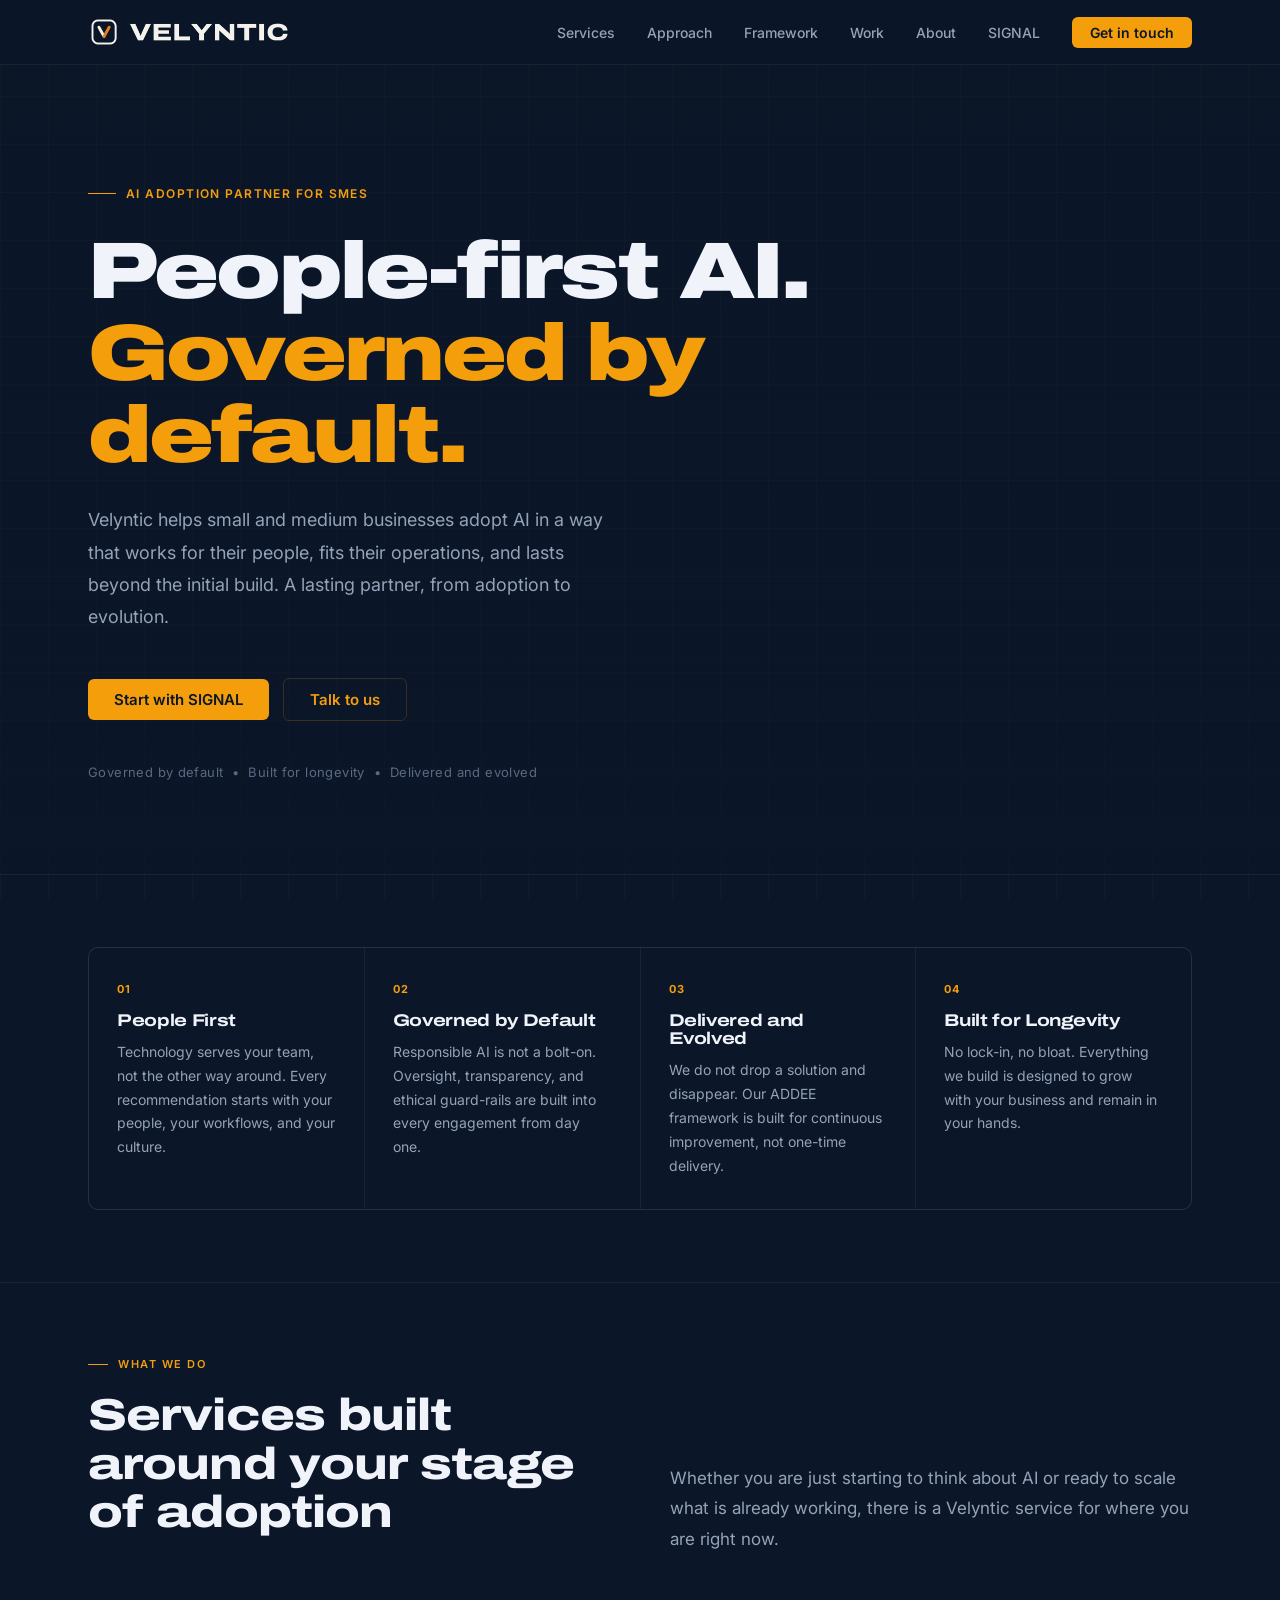
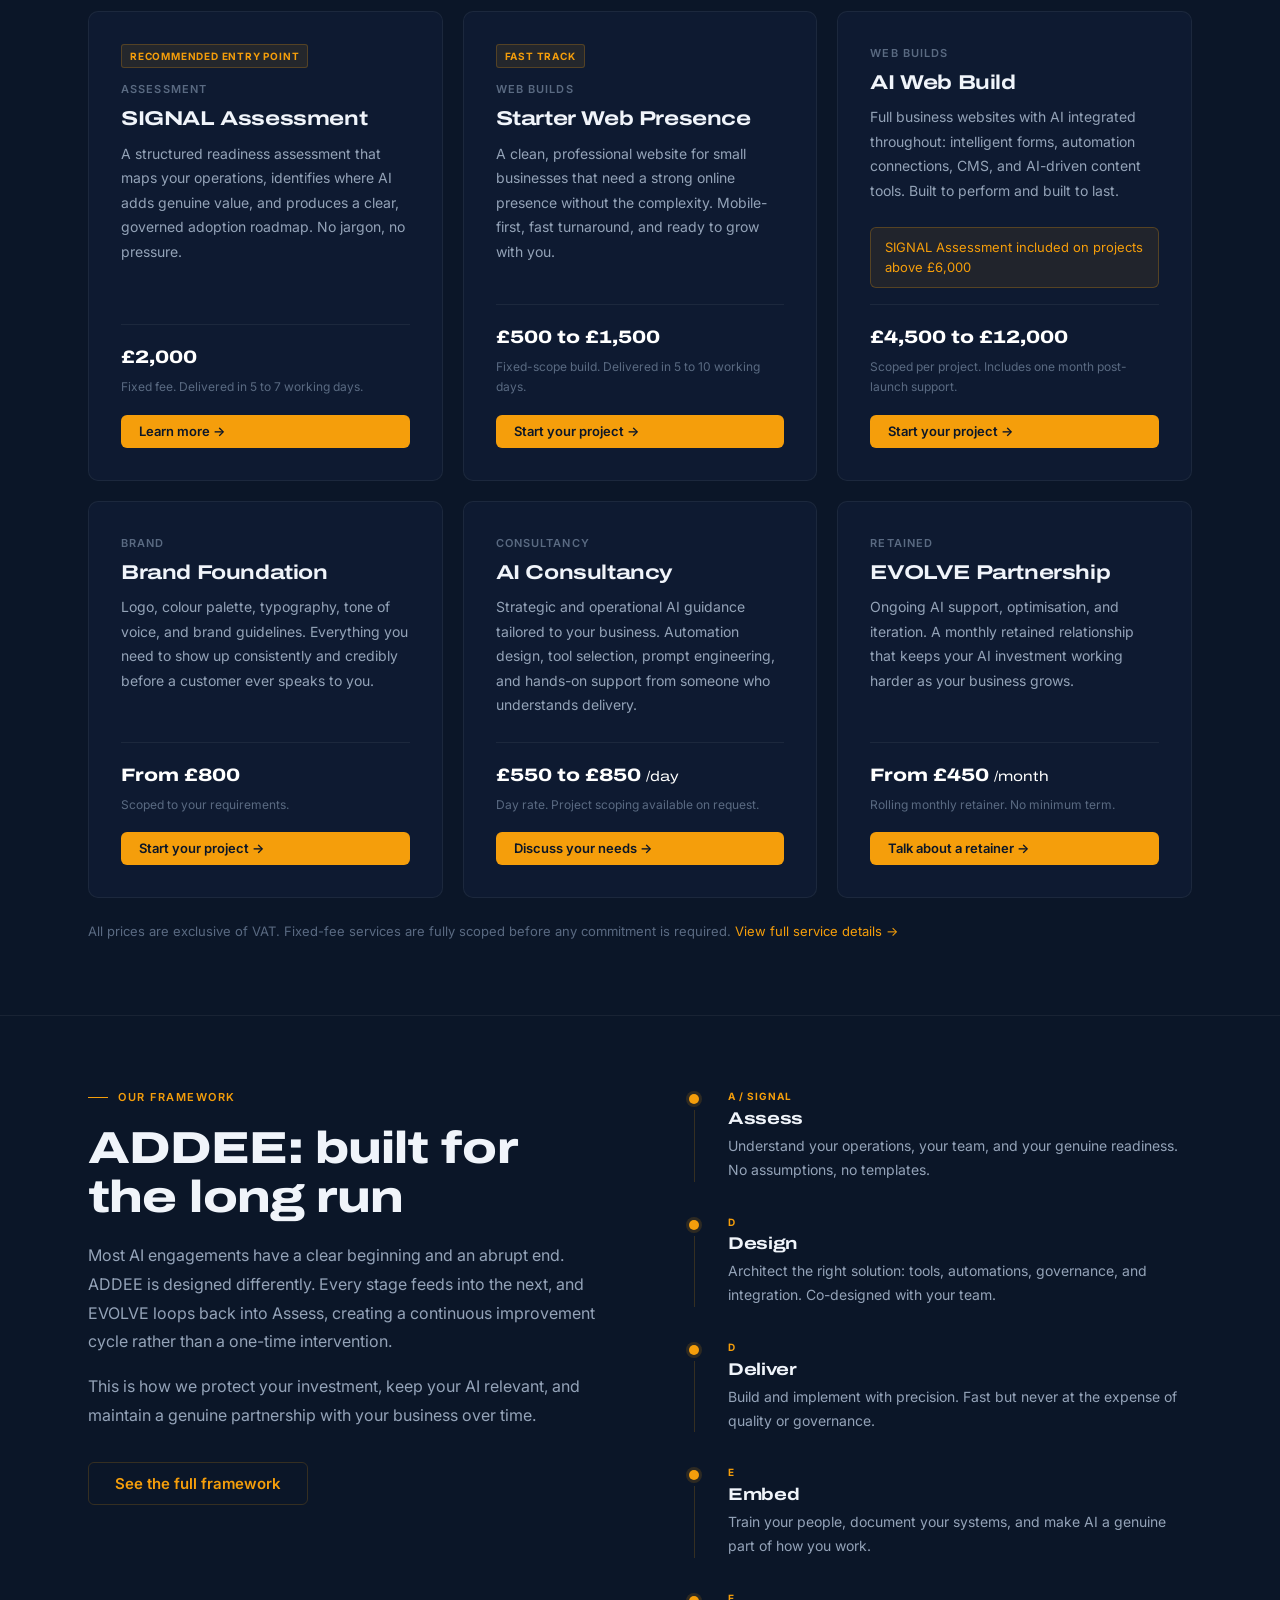
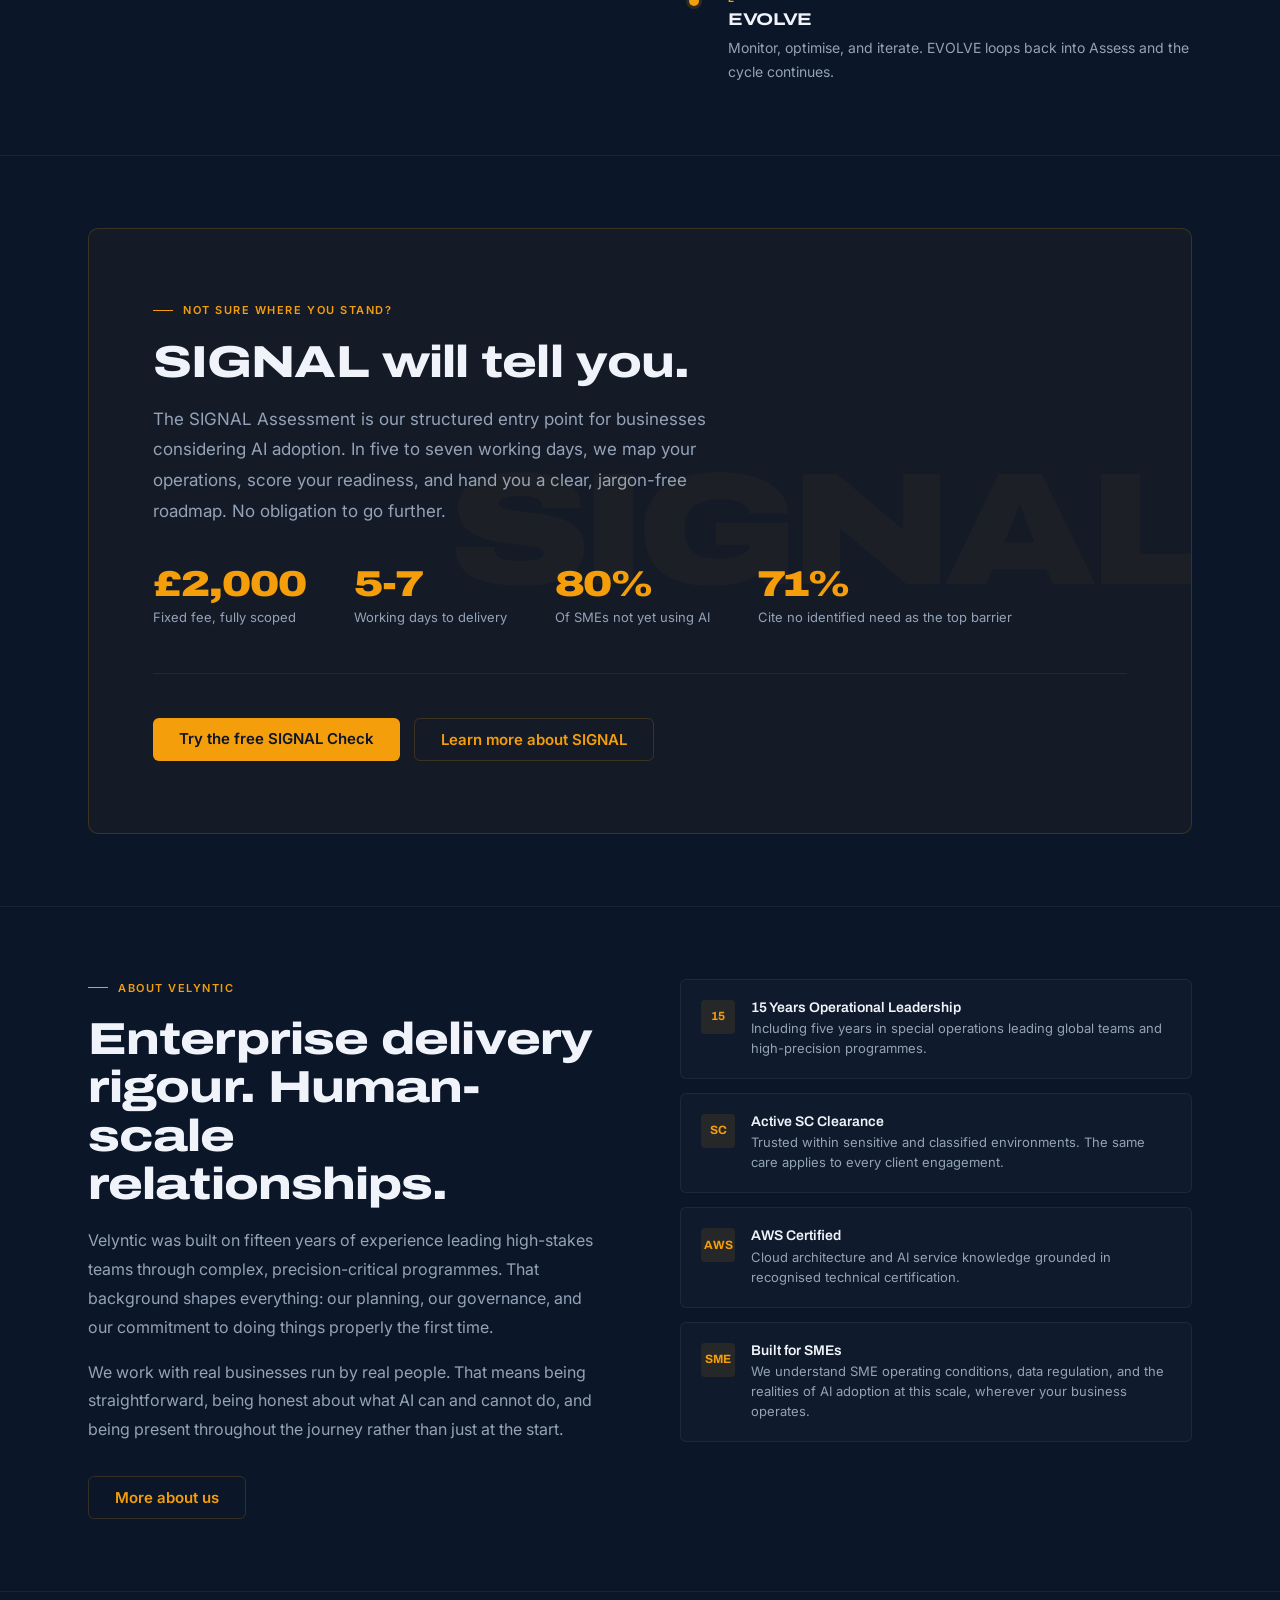
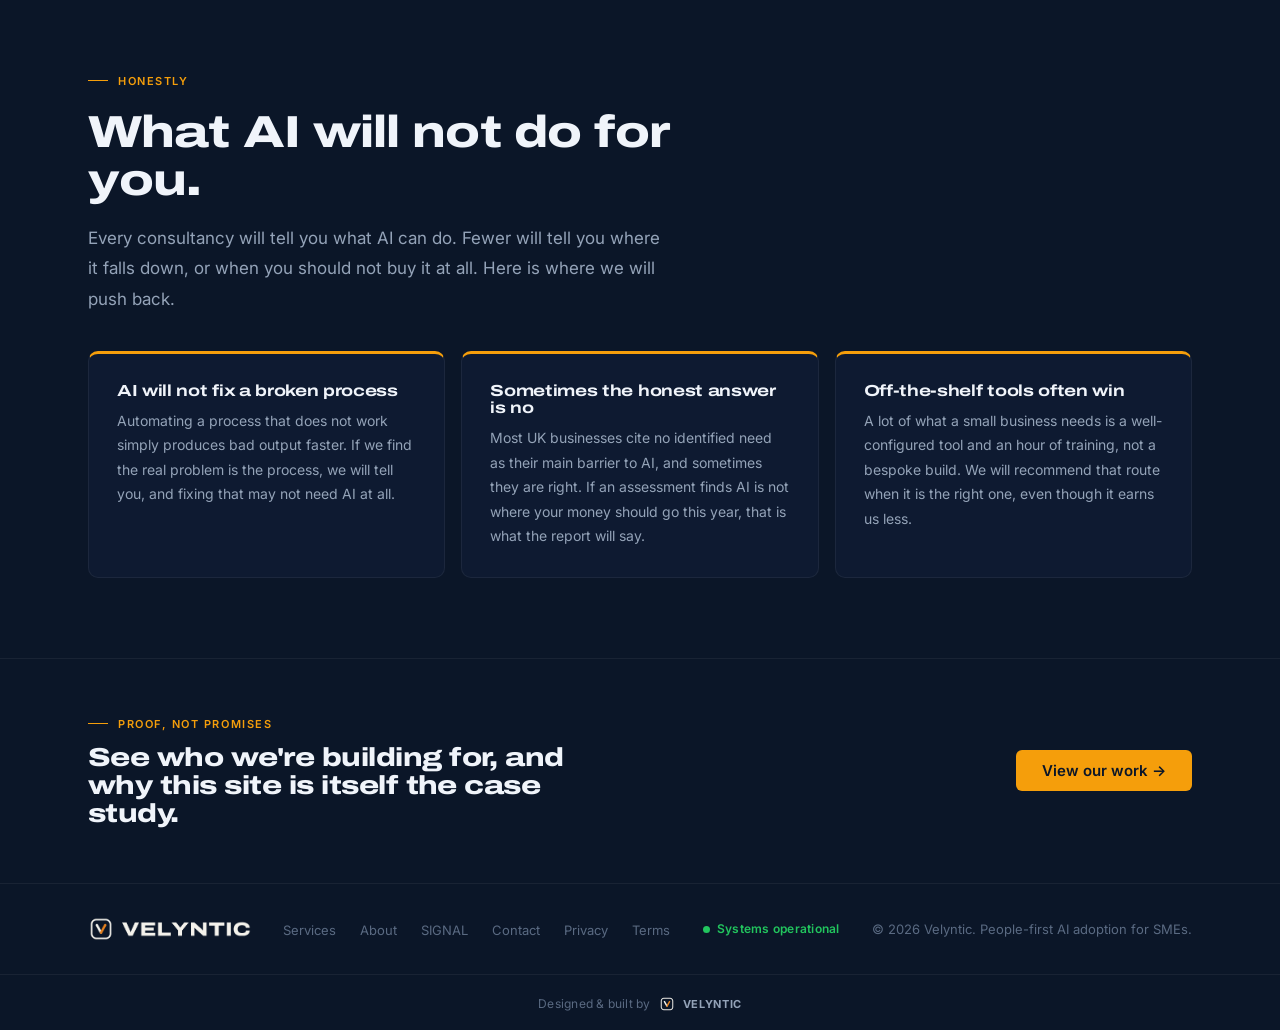
==== commit 33c22a67: "Add files via upload" ====
--- a/index.html
+++ b/index.html
@@ -46,14 +46,14 @@
       position: absolute; top: 50%; left: 50%;
       min-width: 100%; min-height: 100%; width: auto; height: auto;
       transform: translate(-50%, -50%); object-fit: cover;
-      z-index: 0; opacity: 0.2; pointer-events: none;
+      z-index: 0; opacity: 0.55; pointer-events: none;
     }
     .hero-overlay {
       position: absolute; inset: 0; z-index: 1;
       background: linear-gradient(180deg,
-        rgba(11,22,40,0.55) 0%,
-        rgba(11,22,40,0.75) 50%,
-        rgba(11,22,40,0.92) 100%);
+        rgba(11,22,40,0.35) 0%,
+        rgba(11,22,40,0.45) 50%,
+        rgba(11,22,40,0.75) 100%);
     }
     #hero > .container { position: relative; z-index: 2; }
     .hero-eyebrow { display: inline-flex; align-items: center; gap: 10px; font-size: 12px; font-weight: 600; letter-spacing: 0.12em; text-transform: uppercase; color: var(--amber); margin-bottom: 28px; }
@@ -88,7 +88,7 @@
     @media (prefers-reduced-motion: reduce) { .hero-video { display: none; } }
     @media (max-width: 768px) {
       #hero { padding: 80px 0 60px; }
-      .hero-video { opacity: 0.12; }
+      .hero-video { opacity: 0.4; }
       #honesty > .container > div:last-child { grid-template-columns: 1fr !important; }
       .services-header { grid-template-columns: 1fr; gap: 0; margin-bottom: 36px; }
       .services-grid { grid-template-columns: 1fr; }
